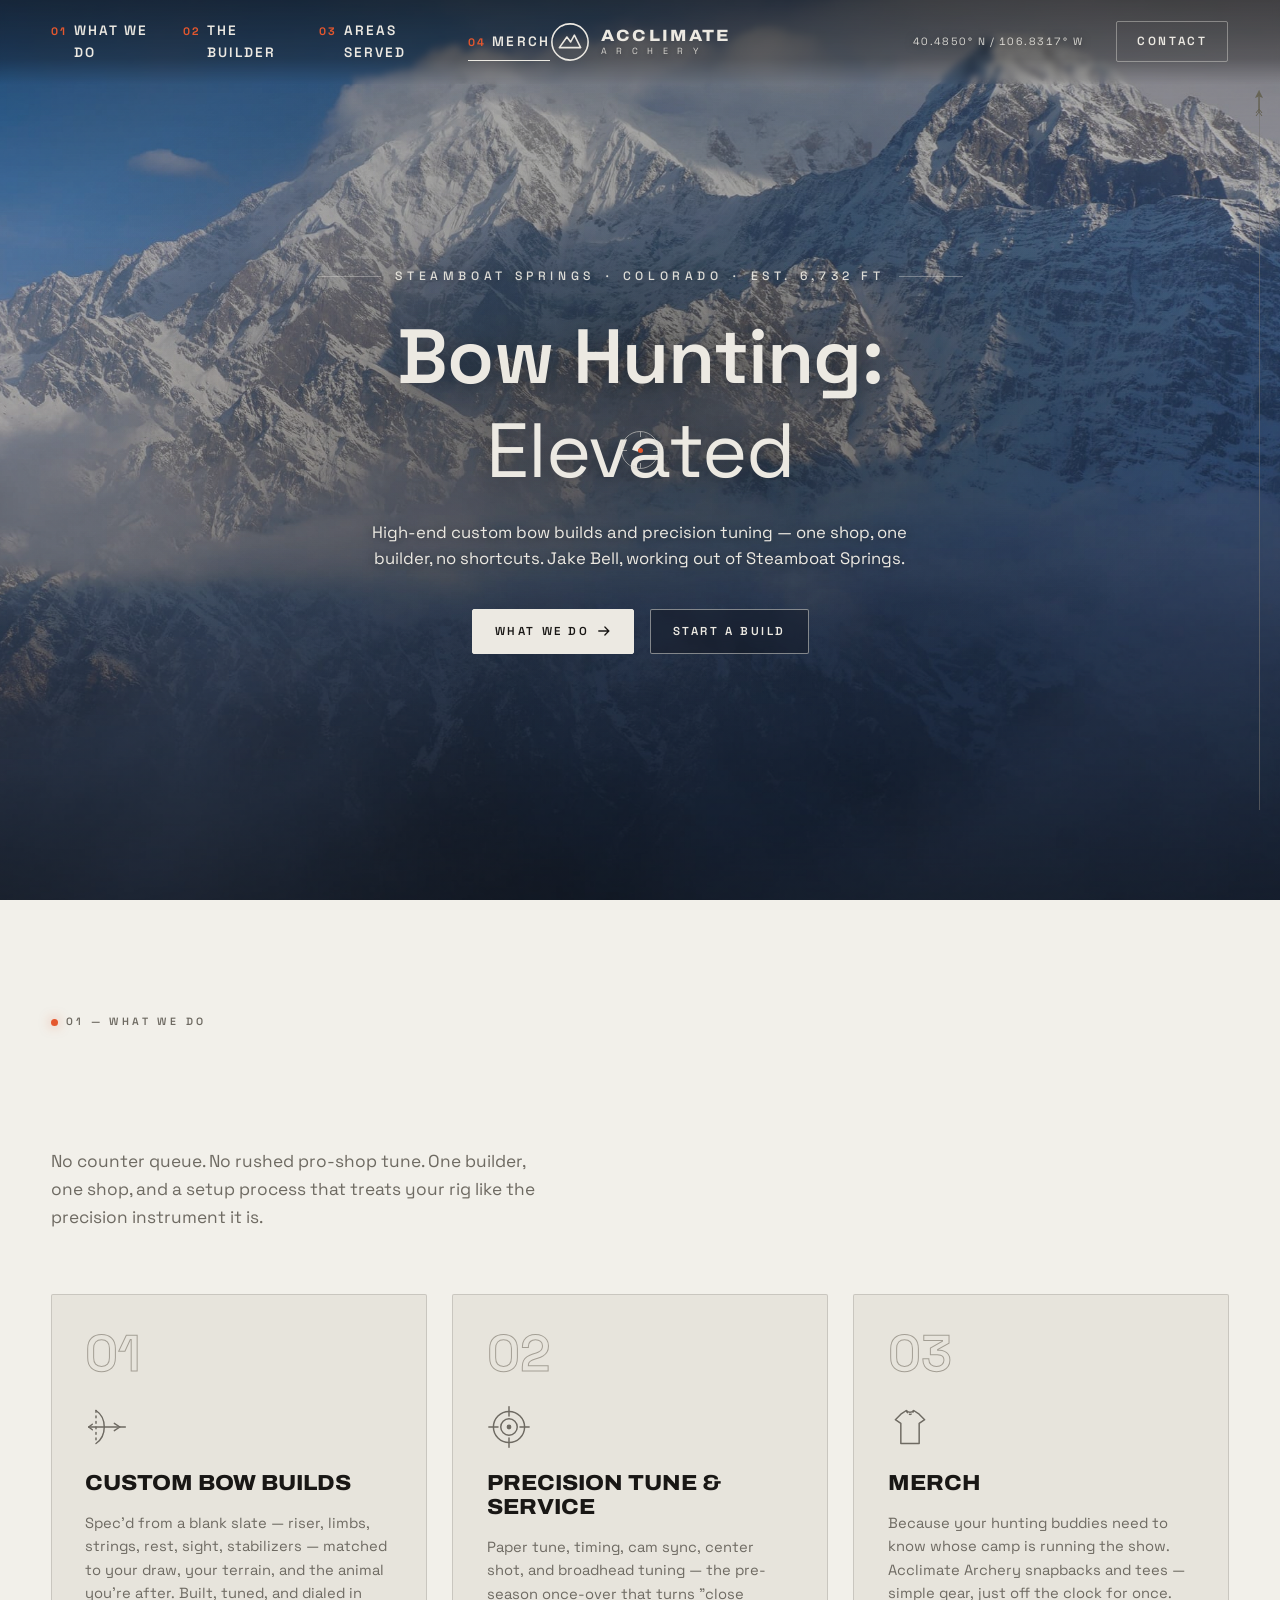
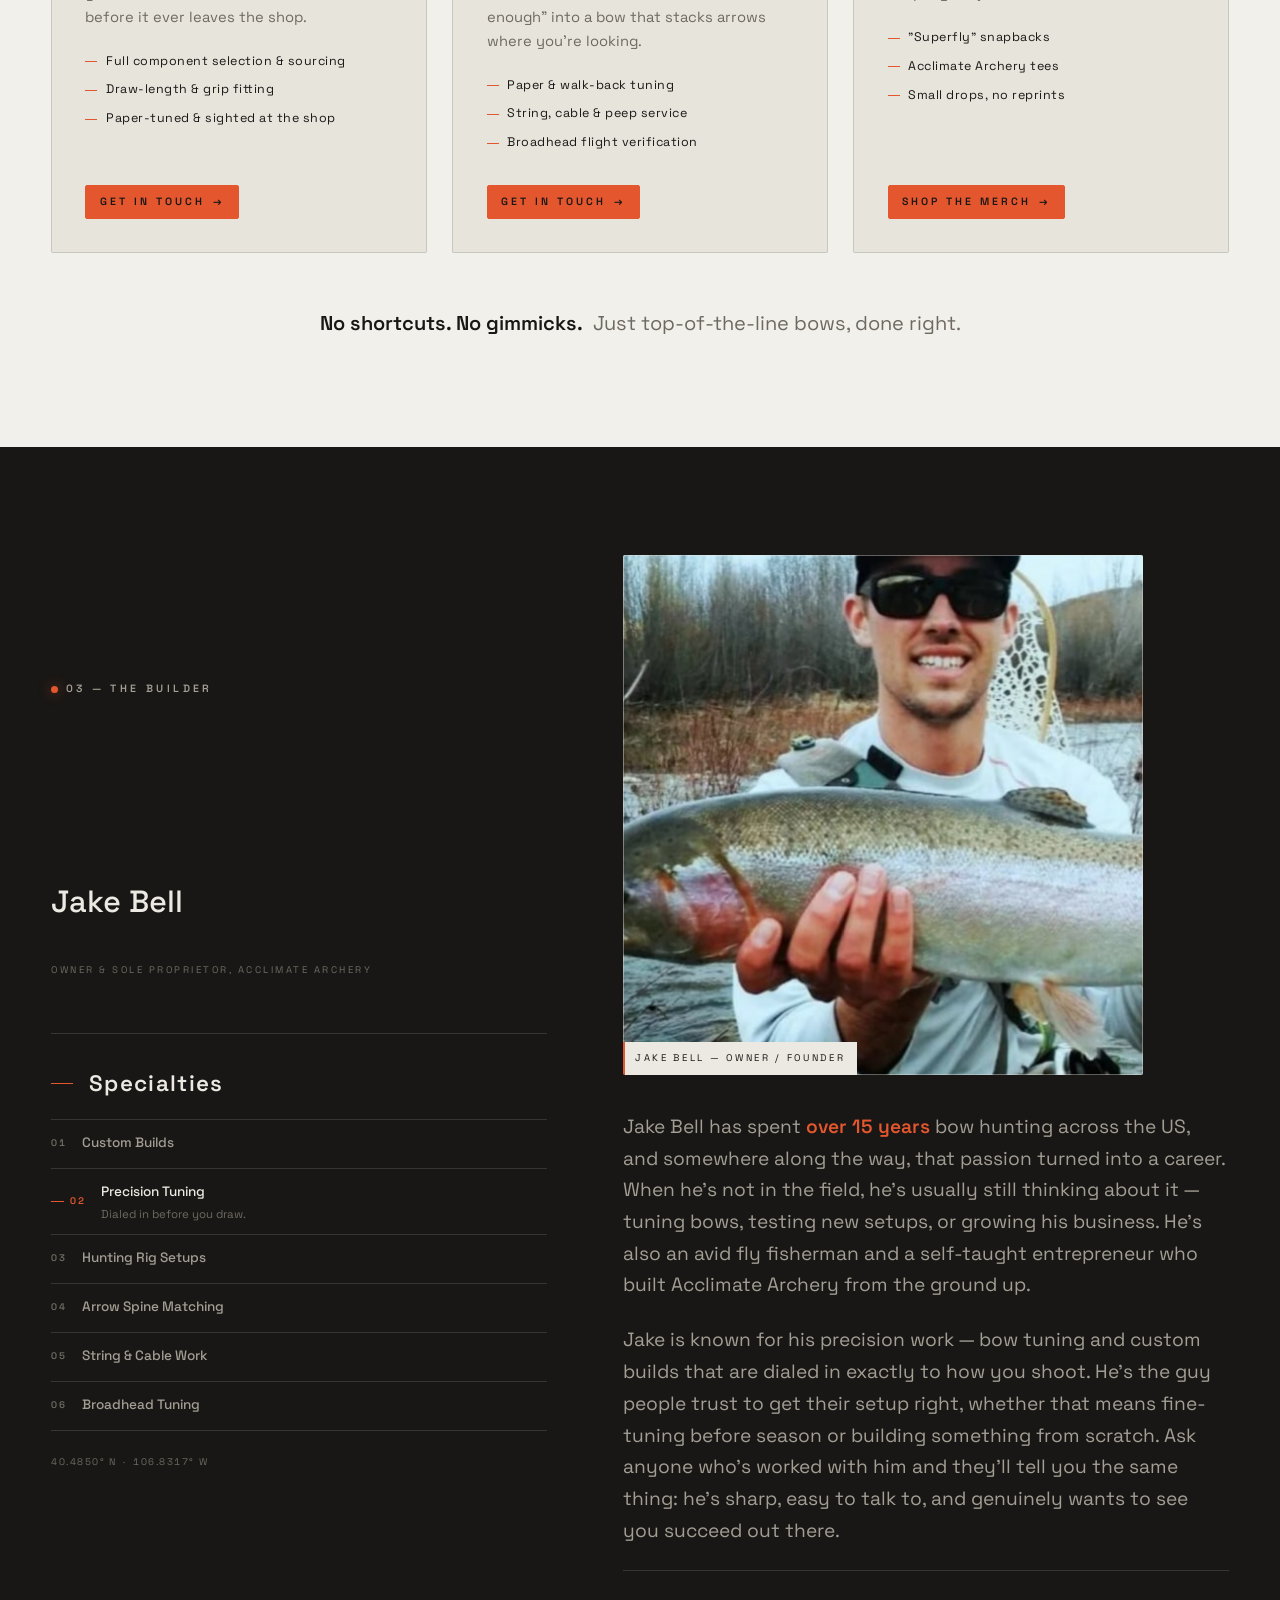
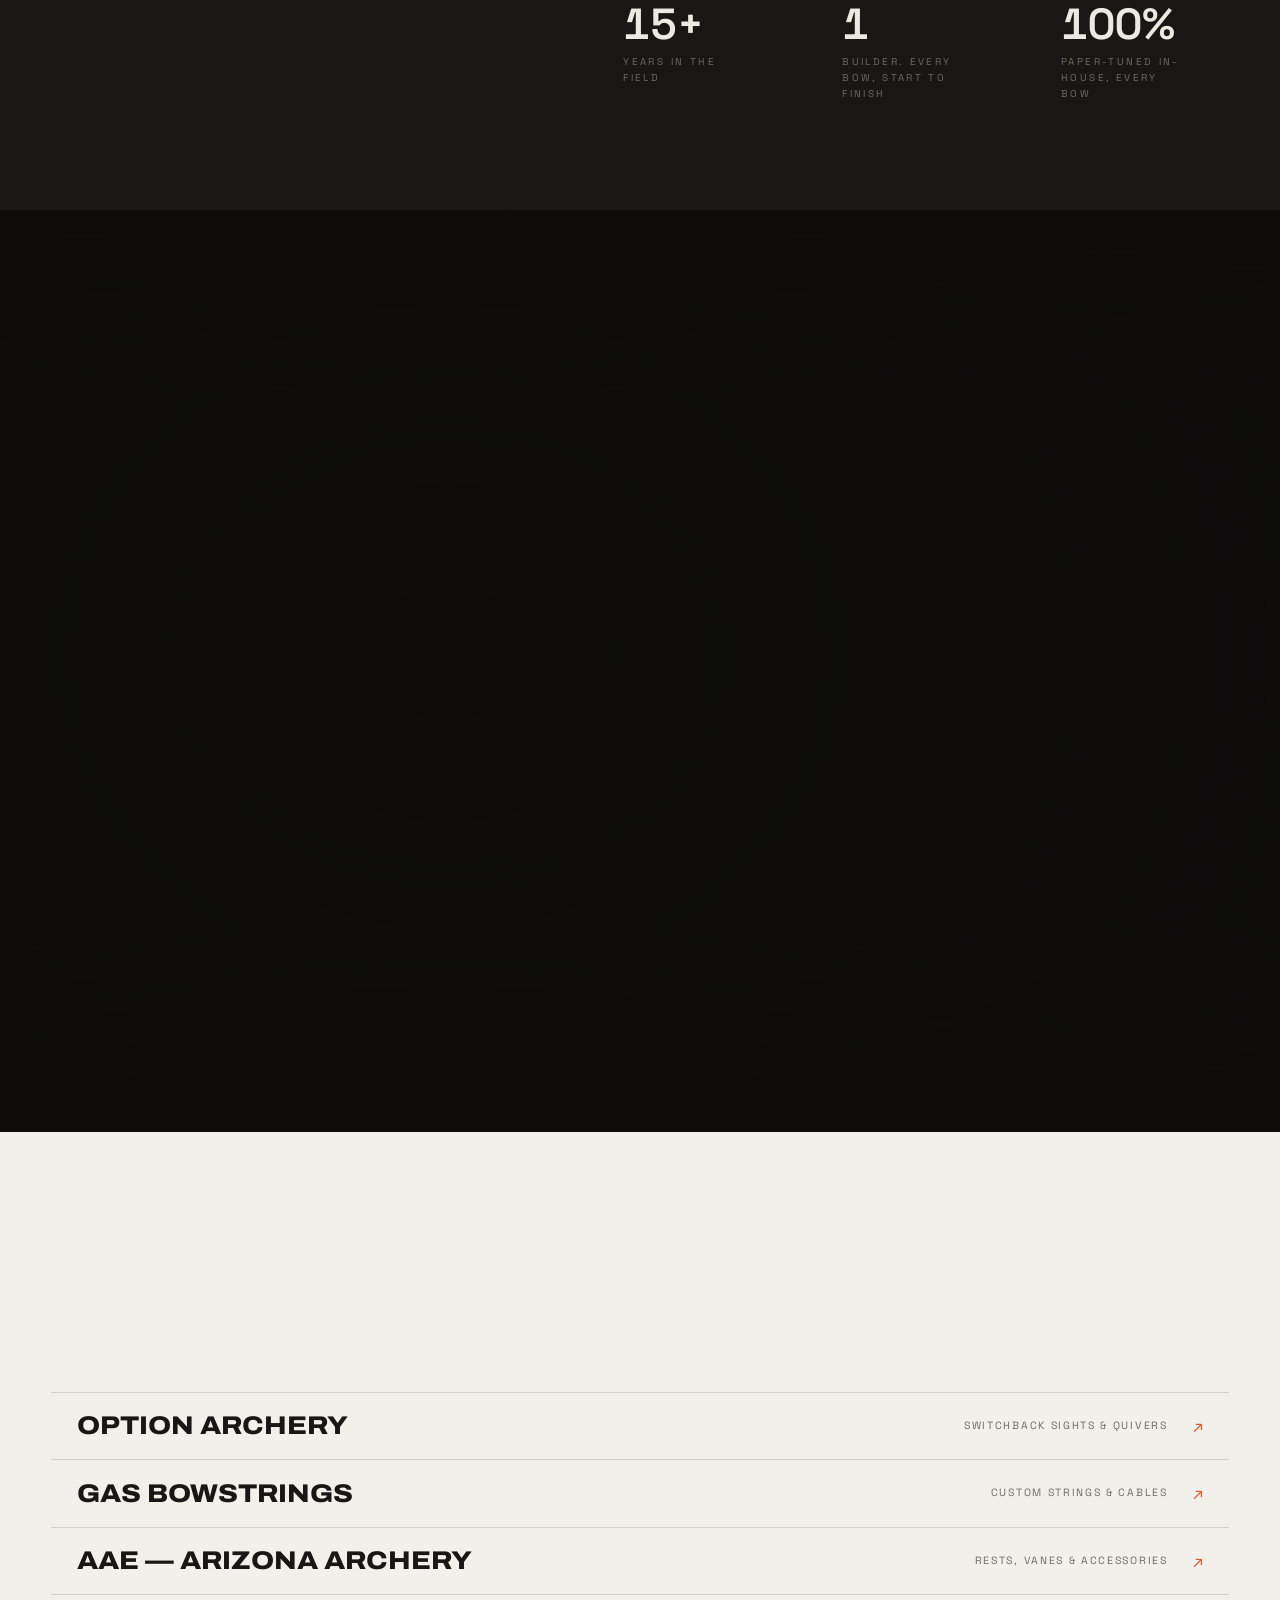
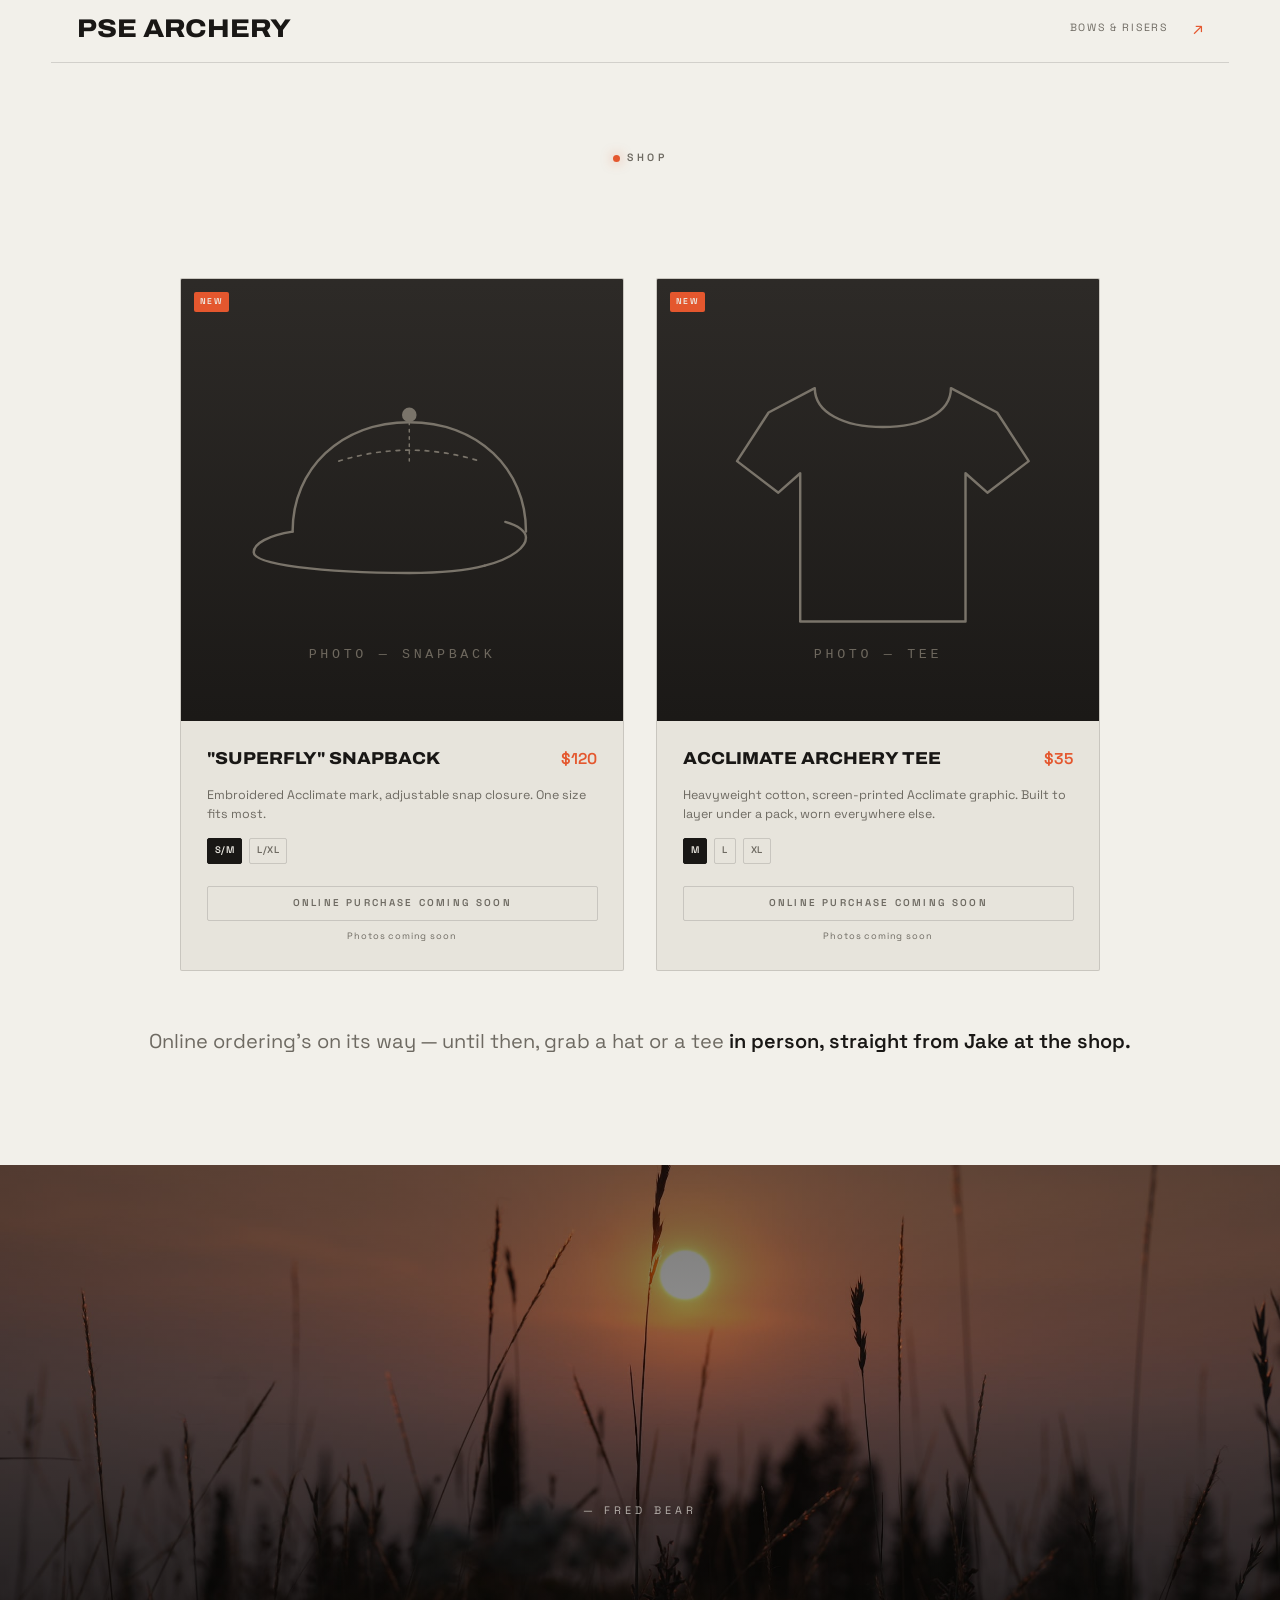
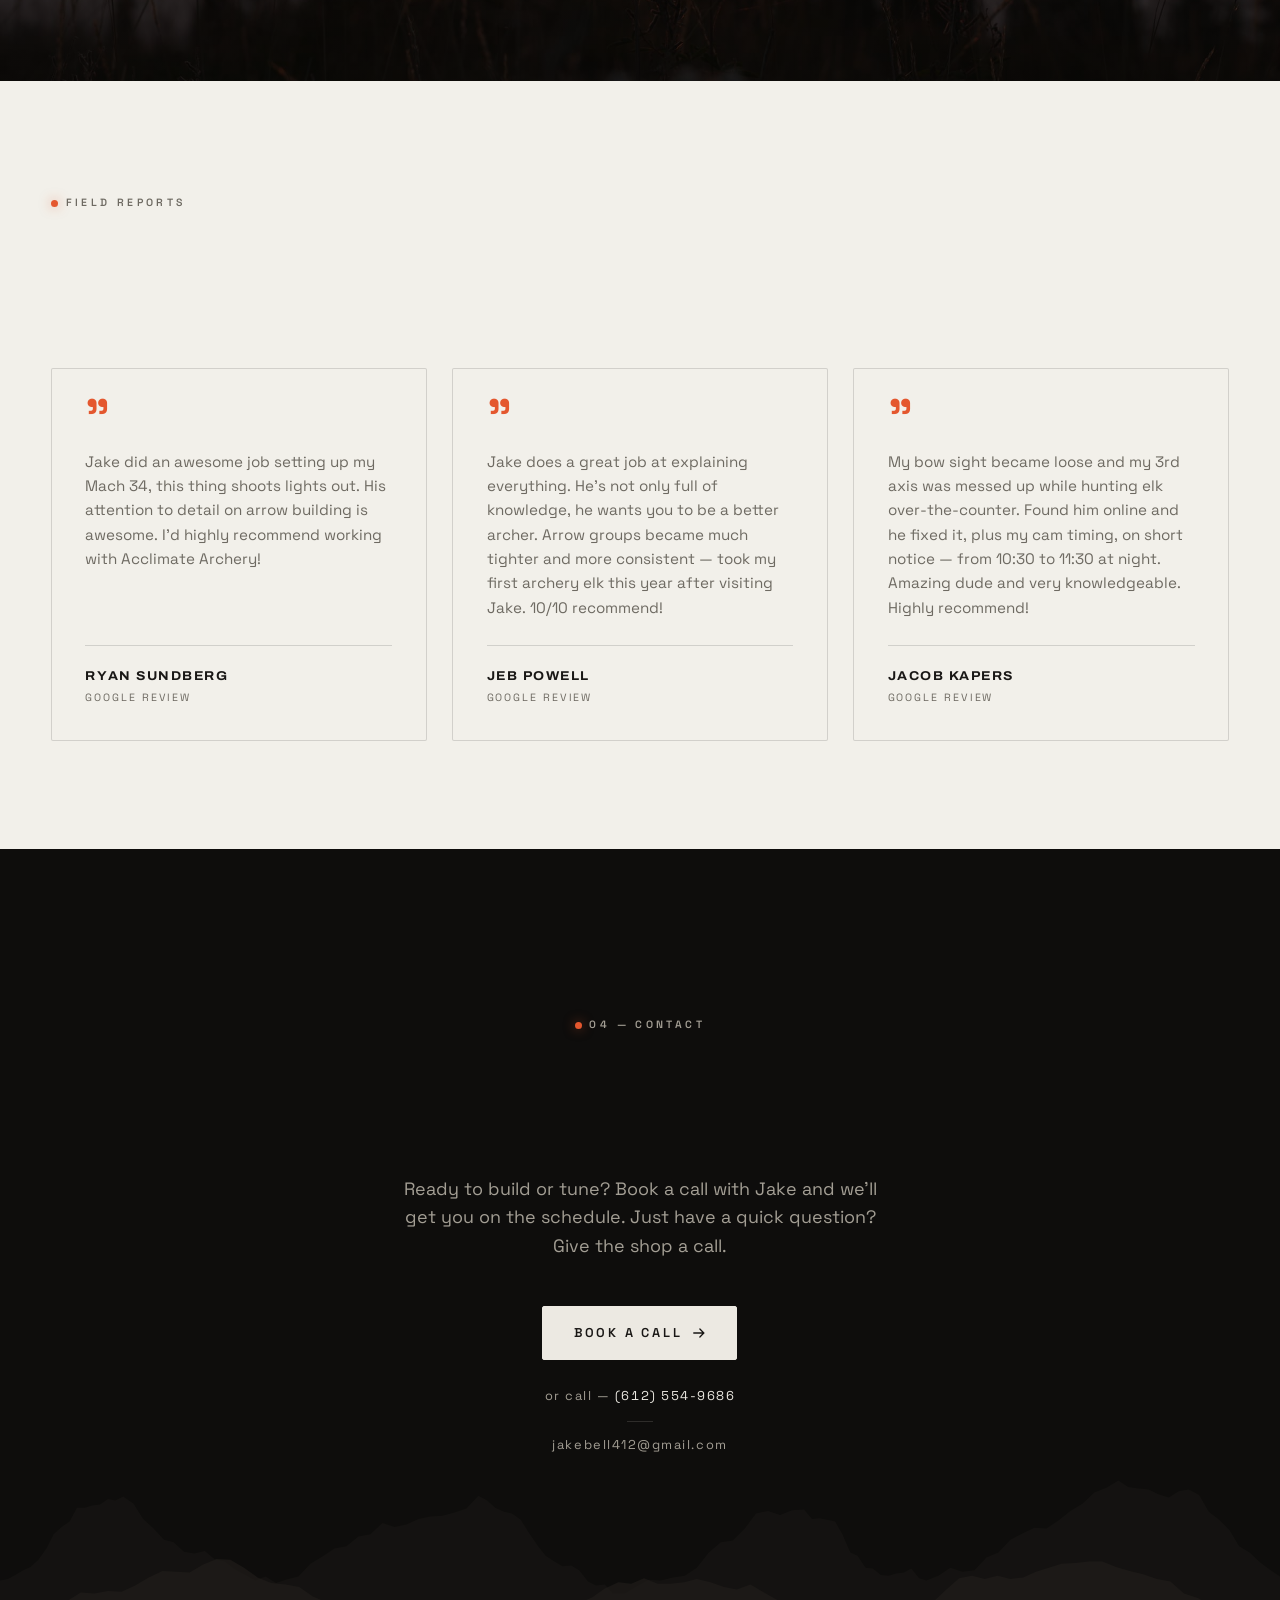
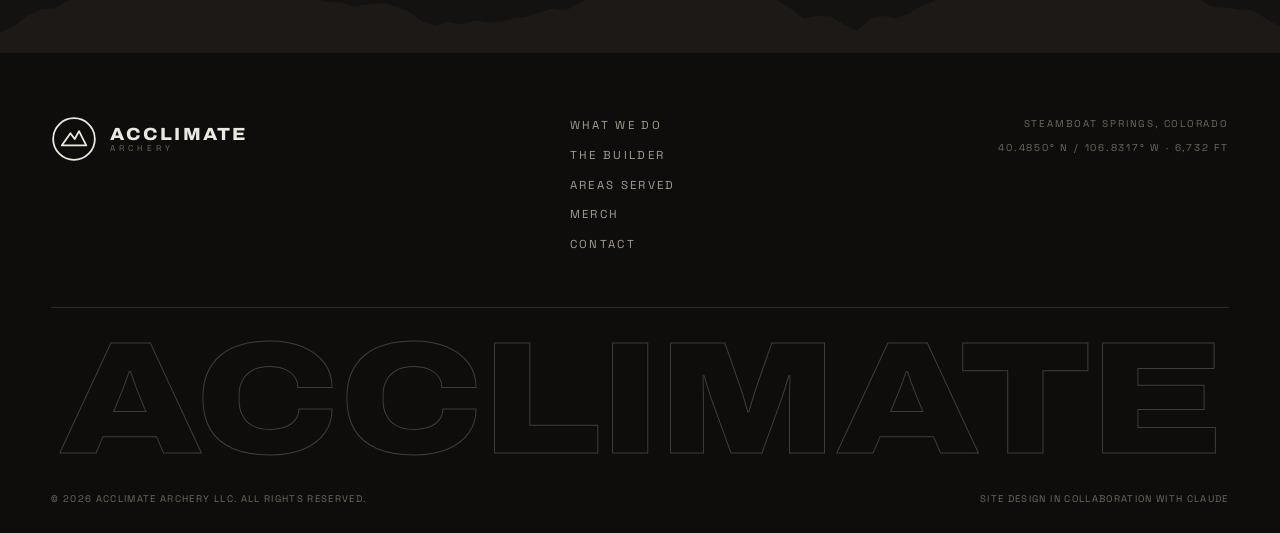
==== index.html @ fb18c52c "Initial commit: Acclimate Archery site Custom bow builds & precision tuning site for Jake Bell, Stea" ====
<!DOCTYPE html>
<html lang="en">
<head>
  <meta charset="UTF-8" />
  <meta name="viewport" content="width=device-width, initial-scale=1.0" />
  <title>Acclimate Archery — Custom Bow Builds &amp; Precision Tuning | Steamboat Springs, CO</title>
  <meta name="description" content="High-end custom bow builds and precision tuning by Jake Bell — a one-man archery shop based in Steamboat Springs, Colorado, serving the Yampa Valley. For bow hunters, by bow hunters." />
  <meta name="keywords" content="Acclimate Archery, Jake Bell, archery, bow tuning, custom bow builds, custom bow setups, precision bow tuning, high end archery, bow hunting, bow hunter, archery shop Steamboat Springs, Steamboat Springs archery, Yampa Valley archery, Colorado bow shop, hunting bow setup, arrow spine matching, broadhead tuning, string and cable service, bowstrings, elk hunting gear, archery Colorado" />
  <meta name="author" content="Jake Bell, Acclimate Archery" />
  <meta name="robots" content="index, follow" />
  <meta name="theme-color" content="#0e0d0c" />

  <meta property="og:title" content="Acclimate Archery — Custom Bow Builds & Precision Tuning" />
  <meta property="og:description" content="High-end custom bow builds and precision tuning by Jake Bell — a one-man archery shop in Steamboat Springs, Colorado." />
  <meta property="og:type" content="website" />
  <meta property="og:image" content="Images/hero-mountains.jpg" />
  <meta property="og:locale" content="en_US" />
  <meta name="twitter:card" content="summary_large_image" />
  <meta name="twitter:title" content="Acclimate Archery — Custom Bow Builds & Precision Tuning" />
  <meta name="twitter:description" content="High-end custom bow builds and precision tuning by Jake Bell — a one-man archery shop in Steamboat Springs, Colorado." />
  <meta name="twitter:image" content="Images/hero-mountains.jpg" />

  <script type="application/ld+json">
  {
    "@context": "https://schema.org",
    "@type": "SportingGoodsStore",
    "name": "Acclimate Archery",
    "description": "High-end custom bow builds, precision bow tuning, and archery services by Jake Bell in Steamboat Springs, Colorado.",
    "founder": {
      "@type": "Person",
      "name": "Jake Bell"
    },
    "telephone": "+1-612-554-9686",
    "email": "jakebell412@gmail.com",
    "address": {
      "@type": "PostalAddress",
      "addressLocality": "Steamboat Springs",
      "addressRegion": "CO",
      "addressCountry": "US"
    },
    "areaServed": ["Steamboat Springs, CO", "Yampa Valley, CO", "Craig, CO", "Hayden, CO", "Stagecoach, CO"],
    "priceRange": "$$",
    "knowsAbout": ["Custom bow builds", "Precision bow tuning", "Archery", "Bow hunting", "Arrow spine matching", "Broadhead tuning"]
  }
  </script>

  <link rel="preconnect" href="https://fonts.googleapis.com" />
  <link rel="preconnect" href="https://fonts.gstatic.com" crossorigin />
  <link href="https://fonts.googleapis.com/css2?family=Archivo:ital,wght,wdth@0,100..900,62..125;1,100..900,62..125&family=Instrument+Serif:ital@0;1&family=Space+Grotesk:wght@300..700&display=swap" rel="stylesheet" />

  <link rel="stylesheet" href="css/style.css" />
  <link rel="icon" type="image/svg+xml" href="data:image/svg+xml,%3Csvg xmlns='http://www.w3.org/2000/svg' viewBox='0 0 64 64'%3E%3Ccircle cx='32' cy='32' r='30' fill='%23191715'/%3E%3Cpath d='M14 42 L27 24 L33 32 L40 20 L52 42 Z' fill='none' stroke='%23ece9e2' stroke-width='3' stroke-linejoin='round'/%3E%3C/svg%3E" />
</head>
<body data-theme="dark">

  <!-- ======================= PRELOADER ======================= -->
  <div class="preloader" id="preloader" aria-hidden="true">
    <div class="preloader__inner">
      <svg class="preloader__mark" viewBox="0 0 120 120" fill="none">
        <circle class="preloader__ring" cx="60" cy="60" r="54" stroke="currentColor" stroke-width="1.5"/>
        <path class="preloader__peaks" d="M28 77 L50.6 45 L62 60 L73 39.5 L92 77 Z" stroke="currentColor" stroke-width="2.5" stroke-linejoin="round" fill="none"/>
      </svg>
      <div class="preloader__wordwrap">
        <span class="preloader__word">ACCLIMATE</span>
      </div>
      <div class="preloader__meta">
        <span>EST. 6,732 FT</span>
        <span class="preloader__count" id="preloaderCount">000</span>
      </div>
    </div>
    <div class="preloader__curtain"></div>
    <div class="preloader__curtain preloader__curtain--2"></div>
  </div>

  <!-- ======================= CURSOR ======================= -->
  <div class="cursor" id="cursor" aria-hidden="true">
    <div class="cursor__reticle">
      <span class="cursor__tick cursor__tick--n"></span>
      <span class="cursor__tick cursor__tick--e"></span>
      <span class="cursor__tick cursor__tick--s"></span>
      <span class="cursor__tick cursor__tick--w"></span>
    </div>
    <div class="cursor__dot"></div>
  </div>

  <!-- ======================= PROGRESS RAIL ======================= -->
  <div class="progress-rail" aria-hidden="true">
    <div class="progress-rail__arrow" id="progressArrow">
      <svg viewBox="0 0 10 26" fill="none">
        <path d="M5 0 L9 8 L5 6.5 L1 8 Z" fill="currentColor"/>
        <line x1="5" y1="6.5" x2="5" y2="22" stroke="currentColor" stroke-width="1.4"/>
        <path d="M5 22 L8 26 M5 22 L2 26 M5 19 L8 23 M5 19 L2 23" stroke="currentColor" stroke-width="1"/>
      </svg>
    </div>
    <div class="progress-rail__line"></div>
  </div>

  <!-- ======================= HEADER ======================= -->
  <header class="site-header" id="siteHeader">
    <div class="site-header__inner">
      <nav class="site-nav site-nav--left" aria-label="Primary">
        <a href="#what-we-do" class="site-nav__link" data-cursor="hover"><span class="site-nav__num">01</span>What We Do</a>
        <a href="#craft" class="site-nav__link" data-cursor="hover"><span class="site-nav__num">02</span>The Builder</a>
        <a href="#territory" class="site-nav__link" data-cursor="hover"><span class="site-nav__num">03</span>Areas Served</a>
        <a href="#merch" class="site-nav__link" data-cursor="hover"><span class="site-nav__num">04</span>Merch</a>
      </nav>

      <a href="#top" class="site-logo" data-cursor="hover" aria-label="Acclimate Archery — home">
        <svg class="site-logo__mark" viewBox="0 0 64 64" fill="none" aria-hidden="true">
          <circle cx="32" cy="32" r="29" stroke="currentColor" stroke-width="2.5"/>
          <path d="M15 41 L27 24 L33 32 L39 21 L49 41 Z" stroke="currentColor" stroke-width="2.5" stroke-linejoin="round" fill="none"/>
        </svg>
        <span class="site-logo__type">
          <span class="site-logo__name">Acclimate</span>
          <span class="site-logo__sub">A&nbsp;R&nbsp;C&nbsp;H&nbsp;E&nbsp;R&nbsp;Y</span>
        </span>
      </a>

      <div class="site-nav site-nav--right">
        <span class="site-header__coords" aria-hidden="true">40.4850° N&thinsp;/&thinsp;106.8317° W</span>
        <a href="#contact" class="btn btn--ghost" data-cursor="hover" data-magnetic>
          <span class="btn__bg"></span>
          <span class="btn__label">Contact</span>
        </a>
        <button class="nav-toggle" id="navToggle" aria-label="Open menu" aria-expanded="false" data-cursor="hover">
          <span></span><span></span>
        </button>
      </div>
    </div>
  </header>

  <!-- ======================= MOBILE MENU ======================= -->
  <div class="mobile-menu" id="mobileMenu" aria-hidden="true">
    <div class="mobile-menu__bg"></div>
    <nav class="mobile-menu__nav" aria-label="Mobile">
      <a href="#what-we-do" class="mobile-menu__link"><em>01</em>What We Do</a>
      <a href="#craft" class="mobile-menu__link"><em>02</em>The Builder</a>
      <a href="#territory" class="mobile-menu__link"><em>03</em>Areas Served</a>
      <a href="#merch" class="mobile-menu__link"><em>04</em>Merch</a>
      <a href="#contact" class="mobile-menu__link"><em>05</em>Contact</a>
    </nav>
    <div class="mobile-menu__foot">
      <span>Steamboat Springs, Colorado</span>
      <span>Est. 6,732 ft</span>
    </div>
  </div>

  <main id="top">

    <!-- ======================= HERO ======================= -->
    <section class="hero hero--photo" id="hero">
      <div class="hero__scene" id="heroScene">
        <img class="hero__photo" src="Images/hero-mountains.jpg" alt="Snow-covered mountain peaks rising above a sea of clouds" />
        <div class="hero__sky"></div>
        <div class="hero__stars" id="heroStars"></div>
        <svg class="hero__ridge hero__ridge--far" data-depth="0.12" viewBox="0 0 1600 900" preserveAspectRatio="xMidYMax slice" aria-hidden="true">
          <defs>
            <linearGradient id="ridgeFar" x1="0" y1="0.45" x2="0" y2="1">
              <stop offset="0" stop-color="#484b4f"/><stop offset="0.55" stop-color="#33363a"/><stop offset="1" stop-color="#26282b"/>
            </linearGradient>
          </defs>
          <path fill="url(#ridgeFar)" d="M0 609 L11 599 L22 586 L32 558 L43 537 L54 514 L65 482 L76 451 L87 427 L97 415 L108 404 L119 410 L130 403 L141 396 L152 382 L162 388 L173 375 L186 387 L198 383 L210 393 L223 406 L235 423 L247 438 L260 466 L272 501 L284 508 L297 529 L309 541 L321 545 L334 567 L346 596 L358 621 L371 635 L381 645 L391 640 L402 628 L412 631 L422 625 L433 621 L443 606 L453 580 L463 548 L474 529 L484 527 L494 507 L505 491 L515 488 L525 466 L536 436 L547 446 L559 449 L571 453 L582 467 L594 470 L606 477 L617 460 L629 455 L641 466 L652 471 L664 488 L676 512 L687 520 L699 539 L711 568 L722 593 L732 583 L743 558 L753 554 L763 557 L774 553 L784 538 L794 531 L804 528 L815 502 L825 489 L835 477 L845 452 L856 448 L866 449 L876 435 L886 439 L900 445 L913 442 L927 432 L940 417 L953 427 L967 422 L980 448 L994 458 L1007 475 L1020 503 L1034 520 L1047 533 L1060 557 L1074 582 L1087 585 L1101 600 L1109 576 L1116 568 L1124 564 L1132 553 L1140 545 L1148 529 L1156 507 L1164 492 L1172 471 L1180 460 L1188 452 L1196 450 L1204 441 L1211 448 L1219 441 L1227 444 L1239 464 L1252 466 L1264 467 L1276 465 L1288 468 L1300 452 L1313 453 L1325 466 L1337 481 L1349 508 L1361 513 L1374 515 L1386 535 L1398 562 L1410 581 L1422 604 L1433 589 L1445 576 L1456 546 L1467 519 L1478 507 L1489 487 L1500 472 L1511 461 L1522 456 L1533 457 L1544 459 L1556 447 L1567 430 L1578 418 L1589 409 L1600 401 L1600 1200 L0 1200 Z"/>
          <path class="hero__ridge-line" fill="none" d="M0 609 L11 599 L22 586 L32 558 L43 537 L54 514 L65 482 L76 451 L87 427 L97 415 L108 404 L119 410 L130 403 L141 396 L152 382 L162 388 L173 375 L186 387 L198 383 L210 393 L223 406 L235 423 L247 438 L260 466 L272 501 L284 508 L297 529 L309 541 L321 545 L334 567 L346 596 L358 621 L371 635 L381 645 L391 640 L402 628 L412 631 L422 625 L433 621 L443 606 L453 580 L463 548 L474 529 L484 527 L494 507 L505 491 L515 488 L525 466 L536 436 L547 446 L559 449 L571 453 L582 467 L594 470 L606 477 L617 460 L629 455 L641 466 L652 471 L664 488 L676 512 L687 520 L699 539 L711 568 L722 593 L732 583 L743 558 L753 554 L763 557 L774 553 L784 538 L794 531 L804 528 L815 502 L825 489 L835 477 L845 452 L856 448 L866 449 L876 435 L886 439 L900 445 L913 442 L927 432 L940 417 L953 427 L967 422 L980 448 L994 458 L1007 475 L1020 503 L1034 520 L1047 533 L1060 557 L1074 582 L1087 585 L1101 600 L1109 576 L1116 568 L1124 564 L1132 553 L1140 545 L1148 529 L1156 507 L1164 492 L1172 471 L1180 460 L1188 452 L1196 450 L1204 441 L1211 448 L1219 441 L1227 444 L1239 464 L1252 466 L1264 467 L1276 465 L1288 468 L1300 452 L1313 453 L1325 466 L1337 481 L1349 508 L1361 513 L1374 515 L1386 535 L1398 562 L1410 581 L1422 604 L1433 589 L1445 576 L1456 546 L1467 519 L1478 507 L1489 487 L1500 472 L1511 461 L1522 456 L1533 457 L1544 459 L1556 447 L1567 430 L1578 418 L1589 409 L1600 401"/>
        </svg>
        <svg class="hero__ridge hero__ridge--mid" data-depth="0.26" viewBox="0 0 1600 900" preserveAspectRatio="xMidYMax slice" aria-hidden="true">
          <defs>
            <linearGradient id="ridgeMid" x1="0" y1="0.5" x2="0" y2="1">
              <stop offset="0" stop-color="#2e3033"/><stop offset="0.6" stop-color="#232425"/><stop offset="1" stop-color="#1b1c1d"/>
            </linearGradient>
          </defs>
          <path fill="url(#ridgeMid)" d="M0 733 L11 733 L22 717 L33 694 L45 663 L56 646 L67 610 L78 558 L89 526 L100 496 L112 465 L123 459 L134 447 L145 443 L156 420 L167 432 L179 423 L197 434 L216 429 L235 441 L254 449 L273 480 L292 490 L310 525 L329 538 L348 541 L367 541 L386 572 L405 588 L423 594 L442 624 L461 662 L480 699 L492 678 L504 666 L516 643 L529 608 L541 593 L553 576 L565 571 L577 555 L590 557 L602 535 L614 530 L626 523 L638 519 L651 501 L663 489 L675 482 L688 515 L701 542 L714 558 L727 562 L740 576 L754 588 L767 587 L780 595 L793 597 L806 610 L819 597 L832 608 L845 615 L858 645 L871 682 L885 697 L902 695 L920 676 L938 675 L956 669 L973 623 L991 601 L1009 586 L1027 566 L1045 554 L1062 537 L1080 544 L1098 541 L1116 554 L1134 542 L1151 519 L1169 506 L1179 537 L1189 546 L1200 577 L1210 602 L1220 621 L1230 625 L1240 654 L1251 676 L1261 692 L1271 692 L1281 685 L1291 696 L1302 701 L1312 682 L1322 683 L1332 683 L1349 666 L1366 646 L1382 640 L1399 651 L1416 624 L1433 602 L1449 562 L1466 536 L1483 549 L1500 546 L1516 540 L1533 517 L1550 513 L1567 498 L1583 491 L1600 476 L1600 1200 L0 1200 Z"/>
          <path class="hero__ridge-line" fill="none" d="M0 733 L11 733 L22 717 L33 694 L45 663 L56 646 L67 610 L78 558 L89 526 L100 496 L112 465 L123 459 L134 447 L145 443 L156 420 L167 432 L179 423 L197 434 L216 429 L235 441 L254 449 L273 480 L292 490 L310 525 L329 538 L348 541 L367 541 L386 572 L405 588 L423 594 L442 624 L461 662 L480 699 L492 678 L504 666 L516 643 L529 608 L541 593 L553 576 L565 571 L577 555 L590 557 L602 535 L614 530 L626 523 L638 519 L651 501 L663 489 L675 482 L688 515 L701 542 L714 558 L727 562 L740 576 L754 588 L767 587 L780 595 L793 597 L806 610 L819 597 L832 608 L845 615 L858 645 L871 682 L885 697 L902 695 L920 676 L938 675 L956 669 L973 623 L991 601 L1009 586 L1027 566 L1045 554 L1062 537 L1080 544 L1098 541 L1116 554 L1134 542 L1151 519 L1169 506 L1179 537 L1189 546 L1200 577 L1210 602 L1220 621 L1230 625 L1240 654 L1251 676 L1261 692 L1271 692 L1281 685 L1291 696 L1302 701 L1312 682 L1322 683 L1332 683 L1349 666 L1366 646 L1382 640 L1399 651 L1416 624 L1433 602 L1449 562 L1466 536 L1483 549 L1500 546 L1516 540 L1533 517 L1550 513 L1567 498 L1583 491 L1600 476"/>
        </svg>
        <canvas class="hero__mist" id="heroMist" aria-hidden="true"></canvas>
        <svg class="hero__ridge hero__ridge--near" data-depth="0.45" viewBox="0 0 1600 900" preserveAspectRatio="xMidYMax slice" aria-hidden="true">
          <defs>
            <linearGradient id="ridgeNear" x1="0" y1="0.55" x2="0" y2="1">
              <stop offset="0" stop-color="#1b1917"/><stop offset="1" stop-color="#0e0d0c"/>
            </linearGradient>
          </defs>
          <path fill="url(#ridgeNear)" d="M0 829 L18 774 L37 744 L55 709 L73 682 L91 658 L110 634 L128 629 L146 623 L164 629 L183 611 L201 584 L219 556 L237 547 L256 553 L274 553 L292 575 L317 605 L341 624 L365 626 L390 622 L414 653 L438 669 L462 680 L487 668 L511 671 L535 702 L560 716 L584 740 L608 736 L633 734 L657 740 L681 766 L697 753 L712 748 L728 761 L744 756 L759 738 L775 738 L791 708 L806 674 L822 654 L838 662 L853 622 L869 609 L885 575 L900 553 L916 556 L932 551 L954 560 L976 550 L998 549 L1020 570 L1042 606 L1064 636 L1086 649 L1108 653 L1130 670 L1152 691 L1175 688 L1197 680 L1219 702 L1241 738 L1263 756 L1285 797 L1305 756 L1324 743 L1344 731 L1364 700 L1383 699 L1403 673 L1423 675 L1443 680 L1462 670 L1482 637 L1502 617 L1521 617 L1541 602 L1561 593 L1580 564 L1600 531 L1600 1200 L0 1200 Z"/>
        </svg>
        <canvas class="hero__snow" id="heroSnow" aria-hidden="true"></canvas>
        <div class="hero__grain" aria-hidden="true"></div>
        <div class="hero__vignette" aria-hidden="true"></div>
      </div>

      <div class="hero__content">
        <p class="hero__eyebrow" data-reveal>
          <span class="hero__eyebrow-line"></span>
          Steamboat Springs&ensp;·&ensp;Colorado&ensp;·&ensp;Est. 6,732 ft
          <span class="hero__eyebrow-line"></span>
        </p>
        <h1 class="hero__title">
          <span class="hero__title-row"><span class="split-line">Bow Hunting:</span></span>
          <span class="hero__title-row hero__title-row--serif"><span class="split-line"><em>Elevated</em></span></span>
        </h1>
        <p class="hero__sub" data-reveal>
          High-end custom bow builds and precision tuning&nbsp;— one
          shop, one builder, no shortcuts. Jake Bell, working out of
          Steamboat Springs.
        </p>
        <div class="hero__actions" data-reveal>
          <a href="#what-we-do" class="btn btn--solid" data-cursor="hover" data-magnetic>
            <span class="btn__bg"></span>
            <span class="btn__label">What We Do</span>
            <svg class="btn__icon" viewBox="0 0 16 16"><path d="M2 8 H13 M9 3.5 L13.5 8 L9 12.5" stroke="currentColor" stroke-width="1.5" fill="none" stroke-linecap="round"/></svg>
          </a>
          <a href="#what-we-do-ctas" class="btn btn--line" data-cursor="hover" data-magnetic>
            <span class="btn__bg"></span>
            <span class="btn__label">Start a Build</span>
          </a>
        </div>
      </div>

      <div class="hero__foot" data-reveal>
        <div class="hero__scrollcue" aria-hidden="true">
          <span class="hero__scrollcue-track"><span class="hero__scrollcue-thumb"></span></span>
          <span class="hero__scrollcue-label">Scroll</span>
        </div>
        <p class="hero__foot-note">Custom builds&ensp;/&ensp;precision tuning&ensp;/&ensp;merch</p>
        <div class="hero__wind" aria-hidden="true">
          <span>WIND</span><span class="hero__wind-val" id="windVal">3.4 MPH NW</span>
        </div>
      </div>
    </section>

    <!-- ======================= WHAT WE DO ======================= -->
    <section class="services section" id="what-we-do">
      <div class="section__head">
        <p class="section__eyebrow" data-reveal><span class="section__eyebrow-dot"></span>01 — What We Do</p>
        <h2 class="section__title" data-split-title>
          Every bow leaves <em>perfect.</em>
        </h2>
        <p class="section__lede" data-reveal>
          No counter queue. No rushed pro-shop tune. One builder, one shop, and a
          setup process that treats your rig like the precision instrument it is.
        </p>
      </div>

      <div class="services__grid" id="what-we-do-ctas">
        <article class="service-card" data-tilt data-reveal>
          <div class="service-card__sheen"></div>
          <span class="service-card__index">01</span>
          <div class="service-card__icon" aria-hidden="true">
            <svg viewBox="0 0 48 48" fill="none" stroke="currentColor" stroke-width="1.6" stroke-linecap="round" stroke-linejoin="round">
              <path d="M12 6 C24 14 24 34 12 42" />
              <line x1="12" y1="6" x2="12" y2="42" stroke-dasharray="2 4"/>
              <line x1="4" y1="24" x2="44" y2="24"/>
              <path d="M38 24 L32 20 M38 24 L32 28" />
              <path d="M4 24 L8 21 M4 24 L8 27" />
            </svg>
          </div>
          <h3 class="service-card__title">Custom Bow Builds</h3>
          <p class="service-card__body">
            Spec'd from a blank slate — riser, limbs, strings, rest, sight, stabilizers —
            matched to your draw, your terrain, and the animal you're after. Built,
            tuned, and dialed in before it ever leaves the shop.
          </p>
          <ul class="service-card__list">
            <li>Full component selection &amp; sourcing</li>
            <li>Draw-length &amp; grip fitting</li>
            <li>Paper-tuned &amp; sighted at the shop</li>
          </ul>
          <a href="https://cal.com/jake-bell-qwoqzg/15min" target="_blank" rel="noopener" class="service-card__cta service-card__cta--btn" data-cursor="hover">Get in Touch<i>→</i></a>
        </article>

        <article class="service-card" data-tilt data-reveal>
          <div class="service-card__sheen"></div>
          <span class="service-card__index">02</span>
          <div class="service-card__icon" aria-hidden="true">
            <svg viewBox="0 0 48 48" fill="none" stroke="currentColor" stroke-width="1.6" stroke-linecap="round" stroke-linejoin="round">
              <circle cx="24" cy="24" r="17"/>
              <circle cx="24" cy="24" r="9"/>
              <circle cx="24" cy="24" r="1.8" fill="currentColor"/>
              <line x1="24" y1="2" x2="24" y2="12"/>
              <line x1="24" y1="36" x2="24" y2="46"/>
              <line x1="2" y1="24" x2="12" y2="24"/>
              <line x1="36" y1="24" x2="46" y2="24"/>
            </svg>
          </div>
          <h3 class="service-card__title">Precision Tune &amp; Service</h3>
          <p class="service-card__body">
            Paper tune, timing, cam sync, center shot, and broadhead tuning — the
            pre-season once-over that turns "close enough" into a bow that stacks
            arrows where you're looking.
          </p>
          <ul class="service-card__list">
            <li>Paper &amp; walk-back tuning</li>
            <li>String, cable &amp; peep service</li>
            <li>Broadhead flight verification</li>
          </ul>
          <a href="https://cal.com/jake-bell-qwoqzg/15min" target="_blank" rel="noopener" class="service-card__cta service-card__cta--btn" data-cursor="hover">Get in Touch<i>→</i></a>
        </article>

        <article class="service-card" data-tilt data-reveal>
          <div class="service-card__sheen"></div>
          <span class="service-card__index">03</span>
          <div class="service-card__icon" aria-hidden="true">
            <svg viewBox="0 0 48 48" fill="none" stroke="currentColor" stroke-width="1.6" stroke-linecap="round" stroke-linejoin="round">
              <path d="M14 10 L20 6 Q24 10 28 6 L34 10 L40 16 L34 20 L34 42 L14 42 L14 20 L8 16 Z"/>
              <path d="M20 6.5 Q24 14 28 6.5" stroke-dasharray="2 3"/>
            </svg>
          </div>
          <h3 class="service-card__title">Merch</h3>
          <p class="service-card__body">
            Because your hunting buddies need to know whose camp is running
            the show. Acclimate Archery snapbacks and tees — simple gear,
            just off the clock for once.
          </p>
          <ul class="service-card__list">
            <li>"Superfly" snapbacks</li>
            <li>Acclimate Archery tees</li>
            <li>Small drops, no reprints</li>
          </ul>
          <a href="#merch" class="service-card__cta service-card__cta--btn" data-cursor="hover">Shop the merch<i>→</i></a>
        </article>
      </div>

      <p class="services__note" data-reveal>
        <em>No shortcuts. No gimmicks.</em>&ensp;Just top-of-the-line bows, done right.
      </p>
    </section>

    <!-- ======================= CRAFT / ABOUT ======================= -->
    <section class="craft section section--dark" id="craft">
      <div class="craft__grid">
        <div class="craft__left">
          <p class="section__eyebrow section__eyebrow--light" data-reveal><span class="section__eyebrow-dot"></span>03 — The Builder</p>
          <h2 class="craft__title" data-split-title>
            For bow hunters,<br /><em>by bow hunters.</em>
          </h2>
          <div class="craft__sig" data-reveal>
            <span class="craft__sig-name">Jake Bell</span>
            <svg class="craft__sig-arrow" viewBox="0 0 260 26" fill="none" stroke="currentColor" stroke-linecap="round" stroke-linejoin="round" aria-hidden="true">
              <path class="craft__sig-path" stroke-width="1.4" d="M4 16 C60 12 150 12 244 13"/>
              <path class="craft__sig-path craft__sig-path--head" stroke-width="1.4" d="M244 13 L232 6 M244 13 L232 20"/>
              <path class="craft__sig-path craft__sig-path--fletch" stroke-width="1.2" d="M14 16 L6 8 M22 16 L14 8 M30 15 L22 7"/>
              <path class="craft__sig-path craft__sig-path--fletch" stroke-width="1.2" d="M14 16 L6 24 M22 16 L14 24 M30 15 L22 23"/>
            </svg>
            <span class="craft__sig-role">Owner &amp; sole proprietor, Acclimate Archery</span>
          </div>
          <div class="craft__specialties" data-reveal>
            <span class="craft__specialties-label">Specialties</span>
            <ul class="craft__specialties-list" id="specialtiesList">
              <li><i>01</i><span class="craft__specialty-copy"><b>Custom Builds</b><em>Built right, every time.</em></span></li>
              <li><i>02</i><span class="craft__specialty-copy"><b>Precision Tuning</b><em>Dialed in before you draw.</em></span></li>
              <li><i>03</i><span class="craft__specialty-copy"><b>Hunting Rig Setups</b><em>Built for the field.</em></span></li>
              <li><i>04</i><span class="craft__specialty-copy"><b>Arrow Spine Matching</b><em>Matched to your exact draw.</em></span></li>
              <li><i>05</i><span class="craft__specialty-copy"><b>String &amp; Cable Work</b><em>Replaced, timed, trusted.</em></span></li>
              <li><i>06</i><span class="craft__specialty-copy"><b>Broadhead Tuning</b><em>Flying true, every head.</em></span></li>
            </ul>
            <span class="craft__coords">40.4850° N&ensp;·&ensp;106.8317° W</span>
          </div>
        </div>
        <div class="craft__right">
          <div class="craft__portrait" data-reveal data-parallax-img>
            <img src="Images/jake.jpg" alt="Jake Bell holding a trout, out on the water" />
            <span class="craft__portrait-frame" aria-hidden="true"></span>
            <span class="craft__portrait-tag">Jake Bell — Owner / Founder</span>
          </div>
          <div class="craft__copy">
            <p class="craft__para" data-reveal>
              Jake Bell has spent <strong>over 15 years</strong> bow hunting across
              the US, and somewhere along the way, that passion turned into a
              career. When he's not in the field, he's usually still thinking
              about it — tuning bows, testing new setups, or growing his
              business. He's also an avid fly fisherman and a self-taught
              entrepreneur who built Acclimate Archery from the ground up.
            </p>
            <p class="craft__para" data-reveal>
              Jake is known for his precision work — bow tuning and custom
              builds that are dialed in exactly to how you shoot. He's the guy
              people trust to get their setup right, whether that means
              fine-tuning before season or building something from scratch.
              Ask anyone who's worked with him and they'll tell you the same
              thing: he's sharp, easy to talk to, and genuinely wants to see
              you succeed out there.
            </p>
            <div class="craft__facts" data-reveal>
              <div class="craft__fact">
                <span class="craft__fact-num" data-count="15" data-suffix="+">0</span>
                <span class="craft__fact-label">Years in the field</span>
              </div>
              <div class="craft__fact">
                <span class="craft__fact-num" data-count="1">0</span>
                <span class="craft__fact-label">Builder. Every bow, start to finish</span>
              </div>
              <div class="craft__fact">
                <span class="craft__fact-num" data-count="100" data-suffix="%">0</span>
                <span class="craft__fact-label">Paper-tuned in-house, every bow</span>
              </div>
            </div>
          </div>
        </div>
      </div>
    </section>

    <!-- ======================= TERRAIN / TERRITORY ======================= -->
    <section class="territory section section--void" id="territory">
      <canvas class="territory__gl" id="terrainCanvas" aria-hidden="true"></canvas>
      <div class="territory__scrim" aria-hidden="true"></div>
      <div class="territory__inner">
        <p class="section__eyebrow section__eyebrow--light" data-reveal><span class="section__eyebrow-dot"></span>02 — Areas Served</p>
        <h2 class="section__title section__title--light" data-split-title>
          Based in Steamboat.<br /><em>Serving the Yampa Valley.</em>
        </h2>
        <div class="territory__grid">
          <div class="territory__map" data-reveal>
            <svg viewBox="0 0 460 340" fill="none" aria-label="Map of Colorado with Steamboat Springs marked">
              <defs>
                <clipPath id="coClip"><rect x="30" y="40" width="400" height="260" rx="3"/></clipPath>
              </defs>
              <g clip-path="url(#coClip)" class="territory__topo">
                <path d="M-10 90 Q120 40 230 95 T470 80" />
                <path d="M-10 130 Q130 80 240 135 T470 120" />
                <path d="M-10 170 Q140 120 250 175 T470 160" />
                <path d="M-10 210 Q150 160 260 215 T470 200" />
                <path d="M-10 250 Q160 205 270 255 T470 240" />
                <path d="M-10 290 Q170 250 280 295 T470 280" />
              </g>
              <rect class="territory__border" x="30" y="40" width="400" height="260" rx="3"/>
              <!-- Border box = the State of Colorado (109.05°–102.05° W, 41°–37° N).
                   Every dot below is projected from its real lat/long. -->
              <g class="territory__ticks" aria-hidden="true">
                <line x1="130" y1="40" x2="130" y2="46"/><line x1="230" y1="40" x2="230" y2="46"/><line x1="330" y1="40" x2="330" y2="46"/>
                <line x1="130" y1="294" x2="130" y2="300"/><line x1="230" y1="294" x2="230" y2="300"/><line x1="330" y1="294" x2="330" y2="300"/>
                <line x1="30" y1="127" x2="36" y2="127"/><line x1="30" y1="213" x2="36" y2="213"/>
                <line x1="424" y1="127" x2="430" y2="127"/><line x1="424" y1="213" x2="430" y2="213"/>
              </g>
              <g class="territory__towns">
                <g class="territory__town">
                  <circle class="territory__town-ring" cx="116" cy="71" r="7"/>
                  <circle class="territory__town-dot" cx="116" cy="71" r="2.5"/>
                  <text x="92" y="59">CRAIG</text>
                </g>
                <g class="territory__town">
                  <circle class="territory__town-ring" cx="257" cy="67" r="7"/>
                  <circle class="territory__town-dot" cx="257" cy="67" r="2.5"/>
                  <text x="265" y="71">FORT COLLINS</text>
                </g>
                <g class="territory__town">
                  <circle class="territory__town-ring" cx="262" cy="122" r="7"/>
                  <circle class="territory__town-dot" cx="262" cy="122" r="2.5"/>
                  <text x="270" y="126">DENVER</text>
                </g>
                <g class="territory__town">
                  <circle class="territory__town-ring" cx="183" cy="128" r="7"/>
                  <circle class="territory__town-dot" cx="183" cy="128" r="2.5"/>
                  <text x="176" y="144">VAIL</text>
                </g>
                <g class="territory__town">
                  <circle class="territory__town-ring" cx="59" cy="166" r="7"/>
                  <circle class="territory__town-dot" cx="59" cy="166" r="2.5"/>
                  <text x="67" y="170">GRAND JUNCTION</text>
                </g>
                <g class="territory__town">
                  <circle class="territory__town-ring" cx="272" cy="181" r="7"/>
                  <circle class="territory__town-dot" cx="272" cy="181" r="2.5"/>
                  <text x="280" y="185">CO SPRINGS</text>
                </g>
                <g class="territory__town">
                  <circle class="territory__town-ring" cx="97" cy="282" r="7"/>
                  <circle class="territory__town-dot" cx="97" cy="282" r="2.5"/>
                  <text x="105" y="286">DURANGO</text>
                </g>
              </g>
              <g class="territory__marker" style="--mx: 157px; --my: 74px;">
                <circle class="territory__pulse" cx="157" cy="74" r="8"/>
                <circle class="territory__pulse territory__pulse--2" cx="157" cy="74" r="8"/>
                <circle cx="157" cy="74" r="4.5" class="territory__dot"/>
                <line x1="157" y1="74" x2="190" y2="58" class="territory__leader"/>
                <text x="196" y="54" class="territory__label">
                  <tspan x="196" dy="0">STEAMBOAT SPRINGS</tspan>
                  <tspan x="196" dy="13">— HQ</tspan>
                </text>
              </g>
              <g class="territory__compass" transform="translate(404, 268)" aria-hidden="true">
                <circle class="territory__compass-ring" cx="0" cy="0" r="13"/>
                <line x1="0" y1="-16" x2="0" y2="-13"/>
                <line x1="0" y1="13" x2="0" y2="16"/>
                <line x1="-16" y1="0" x2="-13" y2="0"/>
                <line x1="16" y1="0" x2="13" y2="0"/>
                <path class="territory__compass-needle-n" d="M0 -10 L3 0 L0 2 L-3 0 Z"/>
                <path class="territory__compass-needle-s" d="M0 10 L3 0 L0 -2 L-3 0 Z"/>
                <circle class="territory__compass-pivot" cx="0" cy="0" r="1.3"/>
                <text x="0" y="-20" text-anchor="middle">N</text>
                <text x="0" y="26" text-anchor="middle">S</text>
                <text x="20" y="3.5" text-anchor="middle">E</text>
                <text x="-20" y="3.5" text-anchor="middle">W</text>
              </g>
              <text x="30" y="322" class="territory__coords-txt">40.4850° N, 106.8317° W — STATE OF COLORADO</text>
            </svg>
          </div>
          <div class="territory__copy">
            <p class="territory__para" data-reveal>
              Home base sits at <strong>6,732 feet</strong> in Steamboat Springs — elk
              country. Every bow is built, tuned, and handed off right here at the
              shop — hunters and archers from across the Yampa Valley make the
              trip in.
            </p>
            <ul class="territory__list" data-reveal>
              <li><span>Steamboat Springs</span><em>Home base &amp; the shop</em></li>
              <li><span>The Yampa Valley</span><em>Craig · Hayden · Stagecoach</em></li>
            </ul>
            <div class="territory__elev" data-reveal aria-hidden="true">
              <span class="territory__elev-num" data-count="6732" data-format="comma">0</span>
              <span class="territory__elev-unit">FT — HOME ELEVATION</span>
            </div>
          </div>
        </div>
      </div>
    </section>

    <!-- ======================= BRANDS ======================= -->
    <section class="brands section" id="brands">
      <div class="section__head section__head--tight">
        <p class="section__eyebrow" data-reveal><span class="section__eyebrow-dot"></span>Partners</p>
        <h2 class="section__title section__title--sm" data-split-title>Brands we <em>love.</em></h2>
      </div>
      <div class="brands__rows" data-reveal>
        <a class="brand-row" href="https://optionarchery.com" target="_blank" rel="noopener" data-cursor="hover">
          <span class="brand-row__name">Option Archery</span>
          <span class="brand-row__desc">Switchback sights &amp; quivers</span>
          <span class="brand-row__arrow" aria-hidden="true">↗</span>
        </a>
        <a class="brand-row" href="https://gasbowstrings.com" target="_blank" rel="noopener" data-cursor="hover">
          <span class="brand-row__name">GAS Bowstrings</span>
          <span class="brand-row__desc">Custom strings &amp; cables</span>
          <span class="brand-row__arrow" aria-hidden="true">↗</span>
        </a>
        <a class="brand-row" href="https://www.arizonaarchery.com" target="_blank" rel="noopener" data-cursor="hover">
          <span class="brand-row__name">AAE — Arizona Archery</span>
          <span class="brand-row__desc">Rests, vanes &amp; accessories</span>
          <span class="brand-row__arrow" aria-hidden="true">↗</span>
        </a>
        <a class="brand-row" href="https://psearchery.com" target="_blank" rel="noopener" data-cursor="hover">
          <span class="brand-row__name">PSE Archery</span>
          <span class="brand-row__desc">Bows &amp; risers</span>
          <span class="brand-row__arrow" aria-hidden="true">↗</span>
        </a>
      </div>
    </section>

    <!-- ======================= MERCH ======================= -->
    <section class="merch section" id="merch">
      <div class="section__head section__head--tight section__head--center">
        <p class="section__eyebrow section__eyebrow--center" data-reveal><span class="section__eyebrow-dot"></span>Shop</p>
        <h2 class="section__title section__title--sm" data-split-title>
          Wear the <em>shop.</em>
        </h2>
      </div>

      <div class="merch__grid">
        <!-- ---- PRODUCT 1: SNAPBACK HAT ---- -->
        <article class="merch-card" data-tilt data-reveal>
          <div class="merch-card__photo" data-parallax-img>
            <!-- PHOTO DROP-IN: replace this placeholder block with
                 <img src="Images/merch-hat.jpg" alt="Acclimate Archery snapback hat"> -->
            <div class="merch-card__photo-ph" aria-hidden="true">
              <svg viewBox="0 0 400 400" preserveAspectRatio="xMidYMid slice">
                <defs>
                  <linearGradient id="mphg1" x1="0" y1="0" x2="0" y2="1">
                    <stop offset="0" stop-color="#2e2b28"/><stop offset="1" stop-color="#1a1816"/>
                  </linearGradient>
                </defs>
                <rect width="400" height="400" fill="url(#mphg1)"/>
                <g stroke="#7a746a" stroke-width="2" fill="none" stroke-linecap="round" stroke-linejoin="round">
                  <path d="M110 226 C110 174 150 136 206 136 C262 136 302 174 302 226" />
                  <path d="M110 226 C90 229 78 236 78 243 C78 253 133 260 206 260 C231 260 253 258 268 254" />
                  <path d="M268 254 C292 248 302 238 302 231 C302 226 296 221 285 218" />
                  <circle cx="206" cy="130" r="6" fill="#7a746a" stroke="none"/>
                  <path d="M148 168 Q206 150 264 168" stroke-dasharray="3 5" stroke-width="1.4"/>
                  <path d="M206 136 L206 168" stroke-dasharray="2 4" stroke-width="1.2"/>
                </g>
                <text x="200" y="330" text-anchor="middle" fill="#6e685e" font-family="monospace" font-size="11" letter-spacing="3">PHOTO — SNAPBACK</text>
              </svg>
            </div>
            <span class="merch-card__badge">New</span>
          </div>
          <div class="merch-card__body">
            <div class="merch-card__head">
              <h3 class="merch-card__name">"Superfly" Snapback</h3>
              <span class="merch-card__price">$120</span>
            </div>
            <p class="merch-card__desc">
              Embroidered Acclimate mark, adjustable snap closure. One size fits most.
            </p>
            <div class="merch-card__sizes" role="group" aria-label="Select size">
              <button type="button" class="merch-card__size is-active" data-cursor="hover">S/M</button>
              <button type="button" class="merch-card__size" data-cursor="hover">L/XL</button>
            </div>
            <div class="merch-card__actions">
              <!-- SHOPIFY BUY BUTTON DROP-IN: once the store's ready, swap
                   .btn--disabled back to .btn--solid, restore the label/icon
                   below, and re-enable the button (see js/shopify-store.js) -->
              <button type="button" class="merch-card__buy btn btn--disabled" disabled data-product="hat">
                <span class="btn__label">Online Purchase Coming Soon</span>
              </button>
              <span class="merch-card__note">Photos coming soon</span>
            </div>
          </div>
        </article>

        <!-- ---- PRODUCT 2: TEE ---- -->
        <article class="merch-card" data-tilt data-reveal>
          <div class="merch-card__photo" data-parallax-img>
            <!-- PHOTO DROP-IN: replace this placeholder block with
                 <img src="Images/merch-tee.jpg" alt="Acclimate Archery t-shirt"> -->
            <div class="merch-card__photo-ph" aria-hidden="true">
              <svg viewBox="0 0 400 400" preserveAspectRatio="xMidYMid slice">
                <defs>
                  <linearGradient id="mphg2" x1="0" y1="0" x2="0" y2="1">
                    <stop offset="0" stop-color="#2e2b28"/><stop offset="1" stop-color="#1a1816"/>
                  </linearGradient>
                </defs>
                <rect width="400" height="400" fill="url(#mphg2)"/>
                <g stroke="#7a746a" stroke-width="2" fill="none" stroke-linecap="round" stroke-linejoin="round">
                  <path d="M148 108 L110 128 L84 168 L118 194 L136 178 L136 300 L272 300 L272 178 L290 194 L324 168 L298 128 L260 108 C260 128 236 140 204 140 C172 140 148 128 148 108 Z"/>
                </g>
                <text x="200" y="330" text-anchor="middle" fill="#6e685e" font-family="monospace" font-size="11" letter-spacing="3">PHOTO — TEE</text>
              </svg>
            </div>
            <span class="merch-card__badge">New</span>
          </div>
          <div class="merch-card__body">
            <div class="merch-card__head">
              <h3 class="merch-card__name">Acclimate Archery Tee</h3>
              <span class="merch-card__price">$35</span>
            </div>
            <p class="merch-card__desc">
              Heavyweight cotton, screen-printed Acclimate graphic. Built to layer
              under a pack, worn everywhere else.
            </p>
            <div class="merch-card__sizes" role="group" aria-label="Select size">
              <button type="button" class="merch-card__size is-active" data-cursor="hover">M</button>
              <button type="button" class="merch-card__size" data-cursor="hover">L</button>
              <button type="button" class="merch-card__size" data-cursor="hover">XL</button>
            </div>
            <div class="merch-card__actions">
              <!-- SHOPIFY BUY BUTTON DROP-IN: once the store's ready, swap
                   .btn--disabled back to .btn--solid, restore the label/icon
                   below, and re-enable the button (see js/shopify-store.js) -->
              <button type="button" class="merch-card__buy btn btn--disabled" disabled data-product="tee">
                <span class="btn__label">Online Purchase Coming Soon</span>
              </button>
              <span class="merch-card__note">Photos coming soon</span>
            </div>
          </div>
        </article>
      </div>

      <p class="merch__note">
        Online ordering's on its way — until then, grab a hat or a tee
        <em>in person, straight from Jake at the shop.</em>
      </p>
    </section>

    <!-- ======================= QUOTE ======================= -->
    <section class="quote quote--photo section--void" id="quote">
      <img class="quote__photo" src="Images/quote-sunset.jpg" alt="Sun setting behind tall prairie grass at dusk" />
      <div class="quote__scrim" aria-hidden="true"></div>
      <canvas class="quote__embers" id="quoteEmbers" aria-hidden="true"></canvas>
      <figure class="quote__fig">
        <blockquote class="quote__text" data-split-title>
          "A hunt based only on trophies taken falls short of what the ultimate goal should&nbsp;be…
          <em>time to commune with your inner soul."</em>
        </blockquote>
        <figcaption class="quote__cite" data-reveal>— Fred Bear</figcaption>
      </figure>
    </section>

    <!-- ======================= TESTIMONIALS ======================= -->
    <section class="testimonials section" id="testimonials">
      <div class="section__head">
        <p class="section__eyebrow" data-reveal><span class="section__eyebrow-dot"></span>Field Reports</p>
        <h2 class="section__title" data-split-title>Word from <em>the field.</em></h2>
      </div>
      <!-- REAL CLIENT REVIEWS — sourced from Google -->
      <div class="testimonials__rail" id="testimonialRail">
        <article class="testimonial" data-reveal data-tilt>
          <span class="testimonial__mark" aria-hidden="true">"</span>
          <p class="testimonial__body">
            Jake did an awesome job setting up my Mach 34, this thing shoots lights
            out. His attention to detail on arrow building is awesome. I'd highly
            recommend working with Acclimate Archery!
          </p>
          <footer class="testimonial__foot">
            <span class="testimonial__name">Ryan Sundberg</span>
            <span class="testimonial__meta">Google review</span>
          </footer>
        </article>
        <article class="testimonial" data-reveal data-tilt>
          <span class="testimonial__mark" aria-hidden="true">"</span>
          <p class="testimonial__body">
            Jake does a great job at explaining everything. He's not only full of
            knowledge, he wants you to be a better archer. Arrow groups became much
            tighter and more consistent — took my first archery elk this year after
            visiting Jake. 10/10 recommend!
          </p>
          <footer class="testimonial__foot">
            <span class="testimonial__name">Jeb Powell</span>
            <span class="testimonial__meta">Google review</span>
          </footer>
        </article>
        <article class="testimonial" data-reveal data-tilt>
          <span class="testimonial__mark" aria-hidden="true">"</span>
          <p class="testimonial__body">
            My bow sight became loose and my 3rd axis was messed up while hunting
            elk over-the-counter. Found him online and he fixed it, plus my cam
            timing, on short notice — from 10:30 to 11:30 at night. Amazing dude
            and very knowledgeable. Highly recommend!
          </p>
          <footer class="testimonial__foot">
            <span class="testimonial__name">Jacob Kapers</span>
            <span class="testimonial__meta">Google review</span>
          </footer>
        </article>
      </div>
    </section>

    <!-- ======================= CONTACT CTA ======================= -->
    <section class="contact section--void" id="contact">
      <div class="contact__ridges" aria-hidden="true">
        <svg viewBox="0 0 1600 300" preserveAspectRatio="xMidYMax slice">
          <path d="M0 207 L10 205 L19 200 L29 194 L38 190 L48 181 L58 167 L67 149 L77 140 L87 133 L96 116 L106 116 L115 113 L125 112 L135 105 L144 107 L154 102 L167 111 L179 130 L192 142 L205 156 L217 159 L230 171 L243 173 L256 170 L268 180 L281 183 L294 193 L307 200 L319 207 L332 202 L345 210 L357 206 L373 202 L388 186 L403 177 L418 167 L433 164 L448 152 L463 149 L478 135 L493 140 L508 137 L523 130 L538 127 L553 126 L568 122 L583 117 L598 101 L609 107 L619 116 L630 121 L640 123 L651 131 L661 147 L672 163 L682 176 L693 183 L703 189 L714 188 L724 194 L735 208 L745 213 L756 212 L766 223 L781 223 L796 214 L811 206 L826 207 L841 203 L856 201 L871 191 L886 172 L901 159 L916 157 L931 142 L945 123 L960 120 L975 125 L990 119 L1005 118 L1015 130 L1024 129 L1034 131 L1044 133 L1053 149 L1063 172 L1072 176 L1082 191 L1091 192 L1101 200 L1111 201 L1120 198 L1130 197 L1139 192 L1149 204 L1158 207 L1173 201 L1188 191 L1203 196 L1218 194 L1233 178 L1248 172 L1263 156 L1278 148 L1293 141 L1308 142 L1323 132 L1338 120 L1353 111 L1368 97 L1383 91 L1398 82 L1410 90 L1423 92 L1436 93 L1448 99 L1461 103 L1474 95 L1486 93 L1499 100 L1511 121 L1524 131 L1537 144 L1549 164 L1562 172 L1575 184 L1587 193 L1600 202 L1600 300 L0 300 Z" fill="currentColor" opacity="0.35"/>
          <path d="M0 272 L17 264 L34 252 L51 243 L68 242 L85 232 L101 222 L118 223 L135 220 L152 221 L169 213 L186 203 L203 195 L220 196 L237 197 L254 187 L271 180 L288 181 L305 191 L322 203 L339 210 L357 212 L374 215 L391 227 L408 234 L425 234 L442 239 L460 237 L477 235 L494 239 L511 246 L528 258 L545 263 L562 259 L578 262 L594 257 L610 259 L627 258 L643 254 L659 252 L675 247 L691 242 L708 244 L724 235 L740 228 L756 217 L773 209 L789 211 L805 204 L822 211 L838 211 L855 209 L871 205 L888 209 L905 215 L921 218 L938 212 L955 222 L971 231 L988 242 L1004 254 L1021 251 L1038 252 L1054 261 L1071 270 L1087 255 L1103 251 L1119 254 L1135 249 L1151 239 L1167 233 L1183 218 L1199 204 L1215 201 L1231 205 L1247 201 L1263 205 L1279 203 L1295 196 L1311 191 L1327 186 L1344 185 L1361 183 L1378 183 L1395 190 L1412 195 L1429 199 L1446 205 L1463 208 L1480 223 L1498 229 L1515 240 L1532 241 L1549 243 L1566 244 L1583 255 L1600 264 L1600 300 L0 300 Z" fill="currentColor" opacity="0.6"/>
        </svg>
      </div>
      <div class="contact__inner">
        <p class="section__eyebrow section__eyebrow--light section__eyebrow--center" data-reveal><span class="section__eyebrow-dot"></span>04 — Contact</p>
        <h2 class="contact__title" data-split-title>Let's <em>chat.</em></h2>
        <p class="contact__lede" data-reveal>
          Ready to build or tune? Book a call with Jake and we'll get you on
          the schedule. Just have a quick question? Give the shop a call.
        </p>
        <div class="contact__actions" data-reveal>
          <a href="https://cal.com/jake-bell-qwoqzg/15min" target="_blank" rel="noopener" class="btn btn--solid btn--lg" data-cursor="hover" data-magnetic>
            <span class="btn__bg"></span>
            <span class="btn__label">Book a Call</span>
            <svg class="btn__icon" viewBox="0 0 16 16"><path d="M2 8 H13 M9 3.5 L13.5 8 L9 12.5" stroke="currentColor" stroke-width="1.5" fill="none" stroke-linecap="round"/></svg>
          </a>
          <div class="contact__direct">
            <a href="tel:+16125549686" class="contact__phone" data-cursor="hover">
              or call — <em>(612) 554-9686</em>
            </a>
            <a href="mailto:jakebell412@gmail.com" class="contact__email" data-cursor="hover">jakebell412@gmail.com</a>
          </div>
        </div>
      </div>
    </section>

  </main>

  <!-- ======================= FOOTER ======================= -->
  <footer class="site-footer">
    <div class="site-footer__top">
      <a href="#top" class="site-footer__brand" data-cursor="hover" aria-label="Back to top">
        <svg class="site-logo__mark" viewBox="0 0 64 64" fill="none" aria-hidden="true">
          <circle cx="32" cy="32" r="29" stroke="currentColor" stroke-width="2.5"/>
          <path d="M15 41 L27 24 L33 32 L39 21 L49 41 Z" stroke="currentColor" stroke-width="2.5" stroke-linejoin="round" fill="none"/>
        </svg>
        <span class="site-footer__wordmark">Acclimate<small>Archery</small></span>
      </a>
      <nav class="site-footer__nav" aria-label="Footer">
        <a href="#what-we-do" data-cursor="hover">What We Do</a>
        <a href="#craft" data-cursor="hover">The Builder</a>
        <a href="#territory" data-cursor="hover">Areas Served</a>
        <a href="#merch" data-cursor="hover">Merch</a>
        <a href="#contact" data-cursor="hover">Contact</a>
      </nav>
      <div class="site-footer__meta">
        <span>Steamboat Springs, Colorado</span>
        <span>40.4850° N / 106.8317° W · 6,732 ft</span>
      </div>
    </div>
    <div class="site-footer__big" aria-hidden="true">
      <span class="site-footer__big-text" data-footer-track>ACCLIMATE</span>
    </div>
    <div class="site-footer__bottom">
      <span>© <span id="year">2026</span> Acclimate Archery LLC. All rights reserved.</span>
      <span class="site-footer__credit">Site design in collaboration with Claude</span>
    </div>
  </footer>

  <script src="js/main.js" defer></script>
  <!-- Shopify Buy SDK — powers the "Add to Cart" buttons in the Merch
       section once the store is connected; see js/shopify-store.js -->
  <script src="https://sdks.shopifycdn.com/js-buy-sdk/v2/latest/index.umd.min.js" defer></script>
  <script src="js/shopify-store.js" defer></script>
</body>
</html>
---- css/style.css ----
/* ============================================================
   ACCLIMATE ARCHERY — "Alpine Precision"
   Palette: coal / bone / ash / ember — from the original site,
   sharpened. Type: Archivo (wide caps) × Instrument Serif (ital)
   × Space Grotesk (technical labels).
   ============================================================ */

:root {
  /* -------- color -------- */
  --void:  #0e0d0c;
  --coal:  #191715;
  --coal-2:#221f1c;
  --coal-3:#2b2825;
  --bone:  #ece9e2;
  --paper: #f2f0ea;
  --paper-2:#e7e4dc;
  --ash:   #a39e94;
  --ash-2: #6e6a62;
  --line:  rgba(20, 18, 16, 0.14);
  --line-light: rgba(236, 233, 226, 0.14);
  --ember: #e4572e;
  --ember-soft: rgba(228, 87, 46, 0.55);

  /* -------- type -------- */
  --f-display: "Archivo", sans-serif;
  --f-serif: "Instrument Serif", serif;
  --f-tech: "Space Grotesk", monospace, sans-serif;

  /* -------- rhythm -------- */
  --gutter: clamp(1.25rem, 4vw, 4rem);
  --section-pad: clamp(5rem, 12vh, 9rem);
  --radius: 2px;

  --ease-out: cubic-bezier(0.19, 1, 0.22, 1);
  --ease-punch: cubic-bezier(0.83, 0, 0.17, 1);
}

/* ============ reset ============ */
*, *::before, *::after { box-sizing: border-box; margin: 0; padding: 0; }
html { scroll-behavior: smooth; }
html:focus-within { scroll-behavior: smooth; }
body {
  font-family: var(--f-tech);
  background: var(--paper);
  color: var(--coal);
  line-height: 1.6;
  -webkit-font-smoothing: antialiased;
  overflow-x: hidden;
}
img, svg, canvas { display: block; max-width: 100%; }
a { color: inherit; text-decoration: none; }
ul { list-style: none; }
button { font: inherit; background: none; border: none; cursor: pointer; color: inherit; }
::selection { background: var(--ember); color: var(--bone); }

/* Hide native cursor only when custom cursor is active (set by JS on pointer-fine devices) */
body.has-cursor, body.has-cursor a, body.has-cursor button { cursor: none; }

/* While actively scrolling, suspend hover flips so cards passing under a
   stationary cursor don't flash their hover state */
body.is-scrolling .service-card,
body.is-scrolling .testimonial,
body.is-scrolling .brand-row { pointer-events: none; }

/* ============================================================
   PRELOADER
   ============================================================ */
.preloader {
  position: fixed; inset: 0; z-index: 1000;
  background: var(--void);
  display: grid; place-items: center;
  color: var(--bone);
  transition: visibility 0s 1.6s;
}
.preloader__inner { position: relative; z-index: 3; display: grid; place-items: center; gap: 1.4rem; }
.preloader__mark { width: clamp(72px, 10vw, 110px); color: var(--bone); }
.preloader__ring {
  stroke-dasharray: 340; stroke-dashoffset: 340;
  animation: draw 1.1s var(--ease-punch) 0.1s forwards;
  transform-origin: center; transform: rotate(-90deg);
}
.preloader__peaks {
  stroke-dasharray: 180; stroke-dashoffset: 180;
  animation: draw 0.9s var(--ease-punch) 0.7s forwards;
}
@keyframes draw { to { stroke-dashoffset: 0; } }
.preloader__wordwrap { overflow: hidden; }
.preloader__word {
  display: block;
  font-family: var(--f-display);
  font-weight: 800; font-stretch: 115%;
  font-size: clamp(1.1rem, 2.4vw, 1.6rem);
  letter-spacing: 0.55em; text-indent: 0.55em;
  transform: translateY(110%);
  animation: rise-in 0.8s var(--ease-out) 1s forwards;
}
@keyframes rise-in { to { transform: translateY(0); } }
.preloader__meta {
  display: flex; gap: 2.5rem;
  font-size: 0.62rem; letter-spacing: 0.3em;
  color: var(--ash-2);
}
.preloader__count { color: var(--bone); min-width: 3ch; text-align: right; font-variant-numeric: tabular-nums; }
.preloader__curtain {
  position: absolute; inset: 0; background: var(--void); z-index: 2;
  transform: scaleY(1); transform-origin: top;
}
.preloader__curtain--2 { background: var(--coal-2); z-index: 1; }
.preloader.is-done .preloader__inner { animation: fade-up-out 0.5s var(--ease-punch) forwards; }
.preloader.is-done .preloader__curtain { animation: curtain 0.9s var(--ease-punch) 0.35s forwards; }
.preloader.is-done .preloader__curtain--2 { animation: curtain 0.9s var(--ease-punch) 0.5s forwards; }
.preloader.is-done { visibility: hidden; }
@keyframes fade-up-out { to { opacity: 0; transform: translateY(-30px); } }
@keyframes curtain { to { transform: scaleY(0); } }

/* ============================================================
   CURSOR
   ============================================================ */
.cursor { position: fixed; top: 0; left: 0; z-index: 999; pointer-events: none; display: none; }
body.has-cursor .cursor { display: block; }
.cursor__dot {
  position: absolute; top: -2.5px; left: -2.5px;
  width: 5px; height: 5px; border-radius: 50%;
  background: var(--ember);
  transition: transform 0.25s var(--ease-out), opacity 0.25s;
}
.cursor__reticle {
  position: absolute; top: -19px; left: -19px;
  width: 38px; height: 38px; border-radius: 50%;
  border: 1px solid currentColor;
  color: var(--coal);
  opacity: 0.55;
  /* a soft dark+light double halo riding along on every frame, independent
     of the color flip below — whichever half of the halo matches the
     backdrop always leaves the other half in contrast, so the ring never
     goes fully invisible while color/border-color is mid-transition (e.g.
     the instant it leaves a dark hover target for the plain page) */
  filter:
    drop-shadow(0 0 1px rgba(14, 13, 12, 0.4))
    drop-shadow(0 0 3px rgba(236, 233, 226, 0.55));
  transition: transform 0.35s var(--ease-out), opacity 0.35s, color 0.18s, border-color 0.18s;
}
.cursor.is-light .cursor__reticle { color: var(--bone); }
.cursor__tick { position: absolute; background: currentColor; }
.cursor__tick--n, .cursor__tick--s { width: 1px; height: 6px; left: 50%; }
.cursor__tick--e, .cursor__tick--w { height: 1px; width: 6px; top: 50%; }
.cursor__tick--n { top: -1px; } .cursor__tick--s { bottom: -1px; }
.cursor__tick--w { left: -1px; } .cursor__tick--e { right: -1px; }
/* same expand + 45deg rotation for every hover state, so the reticle
   animates identically everywhere on the site */
.cursor.is-hover .cursor__reticle { transform: scale(1.7) rotate(45deg); opacity: 0.9; }
.cursor.is-hover .cursor__dot { transform: scale(0.5); }
/* over a button that's solid ember (or fills ember on hover), the ember
   dot vanishes into it — swap it to bone so it still reads as a target */
.cursor.is-fill .cursor__dot { background: var(--bone); transform: scale(0.9); }
.cursor.is-down .cursor__reticle { transform: scale(0.8); }

/* ============================================================
   PROGRESS RAIL (right edge)
   ============================================================ */
.progress-rail {
  position: fixed; right: clamp(10px, 1.6vw, 26px); top: 50%;
  transform: translateY(-50%);
  height: min(80vh, 760px); z-index: 90;
  display: flex; flex-direction: column; align-items: center;
  mix-blend-mode: difference; color: var(--bone);
  transition: color 0.3s;
}
.progress-rail.is-hero { mix-blend-mode: normal; color: #ffffff; }
.progress-rail__line { width: 1px; flex: 1; background: currentColor; opacity: 0.3; }
.progress-rail__arrow {
  position: absolute; top: 0; left: 50%;
  width: 10px; margin-left: -5px;
  color: inherit;
  transition: top 0.15s linear;
}
@media (max-width: 900px) { .progress-rail { display: none; } }

/* ============================================================
   HEADER
   ============================================================ */
.site-header {
  position: fixed; top: 0; left: 0; right: 0; z-index: 100;
  padding: 0 var(--gutter);
  transition: transform 0.5s var(--ease-out), background 0.4s, backdrop-filter 0.4s;
  color: var(--bone);
}
.site-header::after {
  content: ""; position: absolute; inset: 0; z-index: -1;
  background: linear-gradient(180deg, rgba(10,9,8,0.5) 0%, rgba(10,9,8,0.32) 70%, rgba(10,9,8,0) 100%);
  backdrop-filter: blur(3px);
  transition: background 0.45s, backdrop-filter 0.45s, box-shadow 0.45s;
}
.site-header.is-scrolled::after {
  background: rgba(14, 13, 12, 0.82);
  backdrop-filter: blur(14px) saturate(1.1);
  box-shadow: 0 1px 0 var(--line-light);
}
.site-header__inner {
  display: grid; grid-template-columns: 1fr auto 1fr;
  align-items: center;
  height: 84px;
  transition: height 0.4s var(--ease-out);
}
.site-header.is-scrolled .site-header__inner { height: 64px; }

.site-nav { display: flex; align-items: center; gap: clamp(1.2rem, 2.6vw, 2.6rem); }
.site-nav--right { justify-content: flex-end; }
.site-nav__link {
  position: relative;
  font-size: 0.85rem; font-weight: 600;
  letter-spacing: 0.15em; text-transform: uppercase;
  padding: 0.5rem 0;
  display: inline-flex; gap: 0.5em; align-items: baseline;
}
.site-nav__num { font-size: 0.68rem; color: var(--ember); font-weight: 700; }
.site-nav__link::after {
  content: ""; position: absolute; left: 0; bottom: 0;
  width: 100%; height: 1px; background: var(--bone);
  transform: scaleX(0); transform-origin: right;
  transition: transform 0.45s var(--ease-punch);
}
.site-nav__link:hover::after,
.site-nav__link.is-active::after { transform: scaleX(1); transform-origin: left; }

.site-logo { display: flex; align-items: center; gap: 0.7rem; justify-self: center; }
.site-logo__mark { width: 40px; color: currentColor; transition: transform 0.6s var(--ease-out); }
.site-logo:hover .site-logo__mark { transform: rotate(180deg); }
.site-logo__type { display: flex; flex-direction: column; line-height: 1.05; }
.site-logo__name {
  font-family: var(--f-display); font-weight: 800; font-stretch: 110%;
  font-size: 1.02rem; letter-spacing: 0.14em; text-transform: uppercase;
}
.site-logo__sub {
  font-size: 0.56rem; letter-spacing: 0.42em; margin-top: 3px;
  color: var(--bone); opacity: 0.85;
  text-shadow: 0 1px 6px rgba(0,0,0,0.4);
}

.site-header__coords {
  font-size: 0.66rem; letter-spacing: 0.14em; color: rgba(236,233,226,0.88);
  font-variant-numeric: tabular-nums;
  text-shadow: 0 1px 8px rgba(0,0,0,0.5);
}
@media (max-width: 1100px) { .site-header__coords { display: none; } }

.nav-toggle { display: none; position: relative; width: 40px; height: 40px; }
.nav-toggle span {
  position: absolute; left: 8px; right: 8px; height: 1.5px;
  background: currentColor;
  transition: transform 0.4s var(--ease-punch), top 0.4s var(--ease-punch);
}
.nav-toggle span:nth-child(1) { top: 16px; }
.nav-toggle span:nth-child(2) { top: 23px; }
.nav-toggle.is-open span:nth-child(1) { top: 19.5px; transform: rotate(45deg); }
.nav-toggle.is-open span:nth-child(2) { top: 19.5px; transform: rotate(-45deg); }
@media (max-width: 900px) {
  .site-nav--left { display: none; }
  .site-header__inner { grid-template-columns: auto 1fr auto; }
  .site-logo { justify-self: start; order: -1; }
  .nav-toggle { display: block; }
  .site-nav--right .btn { display: none; }
}

/* ============================================================
   MOBILE MENU
   ============================================================ */
.mobile-menu {
  position: fixed; inset: 0; z-index: 95;
  display: flex; flex-direction: column; justify-content: center;
  padding: var(--gutter);
  visibility: hidden; pointer-events: none;
}
.mobile-menu__bg {
  position: absolute; inset: 0; background: var(--void);
  transform: translateY(-100%);
  transition: transform 0.7s var(--ease-punch);
}
.mobile-menu.is-open { visibility: visible; pointer-events: auto; }
.mobile-menu.is-open .mobile-menu__bg { transform: translateY(0); }
.mobile-menu__nav { position: relative; display: flex; flex-direction: column; gap: 0.4rem; }
.mobile-menu__link {
  font-family: var(--f-display); font-weight: 800; font-stretch: 105%;
  text-transform: uppercase; color: var(--bone);
  font-size: clamp(2rem, 9vw, 3.4rem); line-height: 1.15;
  display: flex; align-items: baseline; gap: 1rem;
  opacity: 0; transform: translateY(30px);
  transition: opacity 0.5s var(--ease-out), transform 0.5s var(--ease-out);
}
.mobile-menu__link em { font-family: var(--f-tech); font-style: normal; font-size: 0.8rem; color: var(--ember); }
.mobile-menu.is-open .mobile-menu__link { opacity: 1; transform: translateY(0); }
.mobile-menu.is-open .mobile-menu__link:nth-child(1) { transition-delay: 0.25s; }
.mobile-menu.is-open .mobile-menu__link:nth-child(2) { transition-delay: 0.32s; }
.mobile-menu.is-open .mobile-menu__link:nth-child(3) { transition-delay: 0.39s; }
.mobile-menu.is-open .mobile-menu__link:nth-child(4) { transition-delay: 0.46s; }
.mobile-menu__foot {
  position: absolute; bottom: 2rem; left: var(--gutter); right: var(--gutter);
  display: flex; justify-content: space-between;
  font-size: 0.6rem; letter-spacing: 0.2em; text-transform: uppercase; color: var(--ash-2);
}

/* ============================================================
   BUTTONS
   ============================================================ */
.btn {
  position: relative; overflow: hidden;
  display: inline-flex; align-items: center; gap: 0.7em;
  font-family: var(--f-tech); font-weight: 600;
  font-size: 0.72rem; letter-spacing: 0.22em; text-transform: uppercase;
  padding: 1.05em 1.9em;
  border: 1px solid currentColor;
  border-radius: var(--radius);
  transition: color 0.4s var(--ease-out), border-color 0.4s;
  will-change: transform;
}
.btn__bg {
  position: absolute; inset: -1px; z-index: 0;
  background: currentColor;
  transform: translateY(101%);
  transition: transform 0.5s var(--ease-punch);
}
.btn:hover .btn__bg { transform: translateY(0); }
.btn__label, .btn__icon { position: relative; z-index: 1; }
.btn__icon { width: 14px; transition: transform 0.4s var(--ease-out); }
.btn:hover .btn__icon { transform: translateX(4px); }

.btn--solid { background: var(--bone); color: var(--coal); border-color: var(--bone); }
.btn--solid .btn__bg { background: var(--ember); }
.btn--solid:hover { color: var(--bone); border-color: var(--ember); }

.btn--line { color: var(--bone); border-color: var(--line-light); background: transparent; }
.btn--line .btn__bg { background: var(--bone); }
.btn--line:hover { color: var(--coal); border-color: var(--bone); }
.hero__actions .btn--line {
  border-color: rgba(236,233,226,0.5);
  backdrop-filter: blur(7px) saturate(1.1); -webkit-backdrop-filter: blur(7px) saturate(1.1);
}
.hero__actions .btn--line:not(:hover) { background: rgba(10,9,8,0.3); }

.btn--ghost { color: var(--bone); border-color: rgba(236,233,226,0.4); }
.btn--ghost .btn__bg { background: var(--bone); }
.btn--ghost:hover { color: var(--coal); }

/* visibly inactive — for buttons that don't do anything yet (e.g. merch
   checkout before the store's connected). No fill sweep, no lift on hover,
   just a flat muted state that reads as "not clickable" */
.btn--disabled {
  color: var(--ash-2); border-color: var(--line);
  background: transparent; cursor: not-allowed;
}
.btn--disabled:hover { color: var(--ash-2); border-color: var(--line); }

.btn--sm { padding: 0.75em 1.4em; font-size: 0.65rem; }
.btn--lg { padding: 1.25em 2.4em; font-size: 0.8rem; }

.site-header .btn { padding: 0.85em 1.7em; font-size: 0.74rem; }

/* ============================================================
   SECTION PRIMITIVES
   ============================================================ */
.section { padding: var(--section-pad) var(--gutter); position: relative; }
.section--dark { background: var(--coal); color: var(--bone); }
.section--void { background: var(--void); color: var(--bone); }

.section__head { max-width: 1200px; margin: 0 auto clamp(3rem, 7vh, 5rem); }
.section__head--tight { margin-bottom: clamp(2rem, 5vh, 3.5rem); }
.section__head--center { text-align: center; }
.section__eyebrow {
  display: inline-flex; align-items: center; gap: 0.7em;
  font-size: 0.66rem; font-weight: 600;
  letter-spacing: 0.32em; text-transform: uppercase;
  color: var(--ash-2); margin-bottom: 1.6rem;
}
.section__eyebrow--light { color: var(--ash); }
.section__eyebrow--center { justify-content: center; }
.section__eyebrow-dot {
  width: 7px; height: 7px; border-radius: 50%;
  background: var(--ember);
  box-shadow: 0 0 12px var(--ember-soft);
  animation: pulse-dot 2.4s ease-in-out infinite;
}
@keyframes pulse-dot { 50% { box-shadow: 0 0 3px transparent; } }

.section__title {
  font-family: var(--f-tech); font-weight: 600;
  font-size: clamp(2rem, 4.6vw, 3.8rem);
  line-height: 1.15; text-transform: none;
  letter-spacing: -0.01em;
}
.section__title em, .craft__title em, .contact__title em, .quote__text em {
  font-family: var(--f-tech); font-style: normal; font-weight: 400;
  text-transform: none; letter-spacing: -0.01em;
  font-size: 1em; line-height: inherit;
}
.section__title--light { color: var(--bone); }
.section__title--sm { font-size: clamp(1.9rem, 4vw, 3.2rem); }
.section__lede {
  max-width: 46ch; margin-top: 1.5rem;
  font-size: clamp(0.95rem, 1.35vw, 1.1rem);
  color: var(--ash-2); font-weight: 400;
}

/* split-title reveal */
[data-split-title] .word {
  display: inline-block; overflow: hidden; vertical-align: bottom;
  /* extra room inside the mask so descenders (g, y, p) and ascenders/accents
     (f, tall caps) aren't clipped by the reveal mask; negative margin cancels
     the padding back out so surrounding line spacing doesn't shift */
  padding: 0.12em 0 0.16em;
  margin: -0.12em 0 -0.16em;
}
[data-split-title] .word > span {
  display: inline-block;
  transform: translateY(115%) rotate(2deg);
  transition: transform 0.9s var(--ease-punch);
}
[data-split-title].is-in .word > span { transform: translateY(0) rotate(0deg); }

/* generic reveal */
[data-reveal] {
  opacity: 0; transform: translateY(34px);
  transition: opacity 0.9s var(--ease-out), transform 0.9s var(--ease-out);
}
[data-reveal].is-in { opacity: 1; transform: translateY(0); }

/* ============================================================
   HERO
   ============================================================ */
.hero {
  position: relative; min-height: 100svh;
  display: flex; flex-direction: column;
  justify-content: center; align-items: center;
  background: var(--void); color: var(--bone);
  overflow: hidden;
  padding: 110px var(--gutter) 90px;
}
.hero__scene { position: absolute; inset: 0; overflow: hidden; }

.hero__photo {
  position: absolute; inset: 0;
  width: 100%; height: 100%;
  object-fit: cover; object-position: 50% 18%;
  transform: scale(1.04) translateX(0%);
  transform-origin: center;
  animation: hero-photo-pan 48s ease-in-out infinite alternate;
  will-change: transform;
}
@keyframes hero-photo-pan {
  0%   { transform: scale(1.04) translateX(-2.6%); }
  100% { transform: scale(1.04) translateX(2.6%); }
}
/* a photo covers the whole scene, so the procedural sky/stars/ridge layers
   (built for the illustrated fallback) stay in the markup but sit unused */
.hero--photo .hero__sky,
.hero--photo .hero__stars,
.hero--photo .hero__ridge,
.hero--photo .hero__mist,
.hero--photo .hero__snow { display: none; }
/* darker so headline type stays legible over a bright alpenglow sky */
.hero--photo .hero__vignette {
  background:
    linear-gradient(180deg, rgba(8,7,6,0.35) 0%, rgba(8,7,6,0.12) 26%, rgba(8,7,6,0.22) 62%, rgba(8,7,6,0.6) 100%),
    radial-gradient(75% 60% at 50% 42%, rgba(8,7,6,0.42) 0%, transparent 68%);
}

.hero__sky {
  position: absolute; inset: 0;
  background:
    radial-gradient(120% 70% at 50% 108%, rgba(236,233,226,0.20) 0%, transparent 55%),
    radial-gradient(80% 55% at 72% 20%, rgba(90, 96, 110, 0.28) 0%, transparent 60%),
    linear-gradient(180deg, #101112 0%, #181a1c 42%, #232322 72%, #34322e 100%);
}
.hero__stars { position: absolute; inset: 0 0 40% 0; }
.hero__stars i {
  position: absolute; width: 2px; height: 2px; border-radius: 50%;
  background: var(--bone);
  animation: twinkle var(--tw, 4s) ease-in-out infinite;
  opacity: 0.6;
}
@keyframes twinkle { 50% { opacity: 0.08; } }

.hero__ridge { position: absolute; inset: 0; width: 100%; height: 100%; will-change: transform; }
.hero__ridge--far  { opacity: 0.85; }
.hero__ridge--mid  { opacity: 0.95; }
.hero__ridge-line {
  stroke: rgba(236, 233, 226, 0.16);
  stroke-width: 1.2;
  vector-effect: non-scaling-stroke;
}
.hero__ridge--mid .hero__ridge-line { stroke: rgba(236, 233, 226, 0.09); }
.hero__mist, .hero__snow { position: absolute; inset: 0; width: 100%; height: 100%; }
.hero__grain {
  position: absolute; inset: -50%;
  background-image: url("data:image/svg+xml,%3Csvg viewBox='0 0 250 250' xmlns='http://www.w3.org/2000/svg'%3E%3Cfilter id='n'%3E%3CfeTurbulence type='fractalNoise' baseFrequency='0.9' numOctaves='2' stitchTiles='stitch'/%3E%3C/filter%3E%3Crect width='100%25' height='100%25' filter='url(%23n)' opacity='0.5'/%3E%3C/svg%3E");
  opacity: 0.035; pointer-events: none;
}
.hero__vignette {
  position: absolute; inset: 0;
  background: radial-gradient(120% 90% at 50% 45%, transparent 55%, rgba(10,9,8,0.55) 100%);
}

.hero__content {
  position: relative; z-index: 3;
  text-align: center; max-width: 1100px;
}
.hero__eyebrow {
  display: flex; align-items: center; justify-content: center; gap: 1.2em;
  font-size: clamp(0.64rem, 0.95vw, 0.78rem); font-weight: 500;
  letter-spacing: 0.38em; text-transform: uppercase;
  color: rgba(236,233,226,0.92); margin-bottom: clamp(1.5rem, 3vh, 2.6rem);
  text-shadow: 0 1px 10px rgba(0,0,0,0.45);
}
.hero__eyebrow-line { width: clamp(24px, 5vw, 70px); height: 1px; background: rgba(236,233,226,0.35); }

/* clean, precision-instrument headline — one consistent sans, sentence case,
   restrained size, no italic/serif flourish */
.hero__title {
  font-family: var(--f-tech);
  font-weight: 600;
  text-transform: none;
  font-size: clamp(2.4rem, 6vw, 5rem);
  line-height: 1.12; letter-spacing: -0.01em;
  text-wrap: balance;
  text-shadow: 0 2px 24px rgba(0,0,0,0.35);
}
.hero__title-row { display: block; overflow: hidden; padding: 0.1em 0 0.14em; margin: -0.1em 0 -0.14em; }
.hero__title-row--serif {
  font-family: var(--f-tech); font-weight: 400;
  text-transform: none; letter-spacing: -0.01em;
  font-size: 1em; line-height: 1.12;
  margin-top: 0;
}
.hero__title-row--serif em { font-style: normal; }
.split-line {
  display: inline-block;
  transform: translateY(112%);
  transition: transform 1.1s var(--ease-punch);
}
.hero.is-ready .split-line { transform: translateY(0); }
.hero.is-ready .hero__title-row:nth-child(2) .split-line { transition-delay: 0.12s; }

.hero__sub {
  max-width: 52ch; margin: clamp(1.4rem, 3vh, 2.2rem) auto 0;
  font-size: clamp(0.9rem, 1.3vw, 1.08rem);
  color: var(--bone); font-weight: 400;
  text-shadow: 0 1px 10px rgba(0,0,0,0.45);
}
.hero__actions {
  display: flex; gap: 1rem; justify-content: center; flex-wrap: wrap;
  margin-top: clamp(1.8rem, 4vh, 3rem);
}

.hero__foot {
  position: absolute; z-index: 3;
  left: var(--gutter); right: var(--gutter); bottom: 2rem;
  display: flex; align-items: center; justify-content: space-between;
  font-size: 0.72rem; font-weight: 600; letter-spacing: 0.2em; text-transform: uppercase;
  color: var(--bone);
}
.hero__scrollcue,
.hero__foot-note,
.hero__wind {
  background: rgba(10,9,8,0.34);
  backdrop-filter: blur(7px) saturate(1.1); -webkit-backdrop-filter: blur(7px) saturate(1.1);
  border-radius: 999px;
  padding: 0.65em 1.2em;
}
.hero__scrollcue { display: flex; align-items: center; gap: 0.9em; }
.hero__scrollcue-track {
  position: relative; width: 1.5px; height: 40px;
  background: rgba(236,233,226,0.3); overflow: hidden; display: inline-block;
  border-radius: 2px;
}
.hero__scrollcue-thumb {
  position: absolute; left: 0; top: 0; width: 100%; height: 40%;
  background: var(--ember);
  animation: scroll-thumb 2s var(--ease-punch) infinite;
}
@keyframes scroll-thumb {
  0% { transform: translateY(-110%); }
  60%, 100% { transform: translateY(280%); }
}
.hero__foot-note { text-align: center; }
.hero__wind { display: flex; gap: 0.9em; align-items: baseline; }
.hero__wind span:first-child { color: var(--ember); }
.hero__wind-val { color: var(--bone); font-variant-numeric: tabular-nums; }
@media (max-width: 800px) {
  .hero__foot { justify-content: center; }
  .hero__foot-note, .hero__wind { display: none; }
}

/* ============================================================
   SERVICES
   ============================================================ */
.services { background: var(--paper); position: relative; }
.services__mark {
  position: absolute; top: clamp(0.5rem, 1vh, 1.5rem); right: var(--gutter);
  display: flex; flex-direction: column; align-items: center; gap: 0.7rem;
  text-align: center;
}
.services__mark-icon { width: clamp(42px, 3.6vw, 56px); color: var(--ember); opacity: 0.8; }
.services__mark-text {
  font-family: var(--f-tech); font-size: 0.6rem; font-weight: 500;
  letter-spacing: 0.18em; text-transform: uppercase; line-height: 1.5;
  color: var(--ash-2);
}
@media (max-width: 1150px) { .services__mark { display: none; } }
.services__grid {
  display: grid; grid-template-columns: repeat(3, 1fr);
  gap: clamp(1rem, 2vw, 1.8rem);
  max-width: 1400px; margin: 0 auto;
  perspective: 1400px;
  scroll-margin-top: 96px;
}
@media (max-width: 1000px) { .services__grid { grid-template-columns: 1fr; max-width: 640px; } }

.service-card {
  position: relative; overflow: hidden;
  background: var(--paper-2);
  border: 1px solid var(--line);
  border-radius: var(--radius);
  padding: clamp(1.8rem, 2.6vw, 2.6rem);
  display: flex; flex-direction: column;
  min-height: 100%;
  transform-style: preserve-3d;
  transition: background 0.5s var(--ease-out), border-color 0.5s, box-shadow 0.5s;
}
.service-card:hover {
  background: var(--coal);
  color: var(--bone);
  border-color: var(--coal);
  box-shadow: 0 30px 60px -20px rgba(20, 18, 16, 0.45);
}
.service-card__sheen {
  position: absolute; inset: 0; pointer-events: none; opacity: 0;
  background: radial-gradient(400px circle at var(--sx, 50%) var(--sy, 50%), rgba(236,233,226,0.09), transparent 55%);
  transition: opacity 0.4s;
}
.service-card:hover .service-card__sheen { opacity: 1; }
.service-card__index {
  font-family: var(--f-tech); font-style: normal; font-weight: 600;
  font-size: clamp(2.6rem, 4vw, 3.6rem); line-height: 1;
  color: transparent;
  -webkit-text-stroke: 1px var(--ash);
  transition: color 0.5s, -webkit-text-stroke-color 0.5s;
  margin-bottom: 1.6rem;
}
.service-card:hover .service-card__index { color: var(--ember); -webkit-text-stroke-color: var(--ember); }
.service-card__icon {
  width: 44px; margin-bottom: 1.4rem; color: var(--ash-2);
  transition: color 0.5s, transform 0.6s var(--ease-out);
}
.service-card:hover .service-card__icon { color: var(--ember); transform: translateY(-4px); }
.service-card__title {
  font-family: var(--f-display); font-weight: 800; font-stretch: 108%;
  font-size: clamp(1.15rem, 1.7vw, 1.45rem);
  text-transform: uppercase; line-height: 1.1;
  margin-bottom: 1rem;
}
.service-card__body { font-size: 0.92rem; color: var(--ash-2); transition: color 0.5s; }
.service-card:hover .service-card__body { color: var(--ash); }
.service-card__list {
  margin: 1.4rem 0 2rem;
  display: flex; flex-direction: column; gap: 0.55rem;
  font-size: 0.78rem; letter-spacing: 0.04em;
}
.service-card__list li {
  display: flex; align-items: center; gap: 0.7em;
}
.service-card__list li::before {
  content: ""; width: 12px; height: 1px;
  background: var(--ember); flex-shrink: 0;
}
.service-card__cta {
  margin-top: auto;
  font-size: 0.66rem; font-weight: 600;
  letter-spacing: 0.28em; text-transform: uppercase;
  display: inline-flex; align-items: center; gap: 0.8em;
  color: var(--ash-2); transition: color 0.5s;
}
.service-card:hover .service-card__cta { color: var(--bone); }
.service-card__cta i {
  font-style: normal; transition: transform 0.4s var(--ease-out); color: var(--ember);
}
.service-card:hover .service-card__cta i { transform: translateX(6px); }
.service-card__cta--btn {
  margin-top: auto;
  align-self: flex-start;
  background: var(--ember); color: var(--coal);
  border: 1px solid var(--ember);
  border-radius: var(--radius); padding: 0.7em 1.3em;
  transition: transform 0.4s var(--ease-punch), box-shadow 0.4s;
}
.service-card__cta--btn i { color: var(--coal); }
.service-card:hover .service-card__cta--btn {
  transform: translateY(-2px);
  box-shadow: 0 12px 26px -10px rgba(228,87,46,0.55);
}

.services__note {
  text-align: center; margin-top: clamp(2.5rem, 6vh, 4rem);
  font-size: clamp(1rem, 1.6vw, 1.25rem); color: var(--ash-2);
}
.services__note em { font-family: var(--f-tech); font-style: normal; font-weight: 600; font-size: 1em; color: var(--coal); }

/* ============================================================
   CRAFT / ABOUT
   ============================================================ */
.craft { overflow: hidden; }
.craft__grid {
  display: grid; grid-template-columns: 0.9fr 1.1fr;
  gap: clamp(2.5rem, 6vw, 6rem);
  max-width: 1400px; margin: 0 auto;
  align-items: start;
}
@media (max-width: 1000px) { .craft__grid { grid-template-columns: 1fr; } }
.craft__left { position: sticky; top: 120px; }
@media (max-width: 1000px) { .craft__left { position: static; } }
.craft__title {
  font-family: var(--f-tech); font-weight: 600;
  font-size: clamp(2rem, 4vw, 3.4rem);
  line-height: 1.16; text-transform: none;
}
.craft__sig {
  margin-top: 2.8rem;
  display: flex; flex-direction: column; gap: 0.7rem;
  width: fit-content;
}
.craft__sig-name {
  font-family: var(--f-tech); font-style: normal; font-weight: 500;
  font-size: clamp(1.6rem, 2.4vw, 2.2rem); line-height: 1;
  color: var(--bone);
}
.craft__sig-arrow { width: clamp(180px, 18vw, 260px); color: var(--ember); overflow: visible; }
.craft__sig-path {
  stroke-dasharray: 300; stroke-dashoffset: 300;
  transition: stroke-dashoffset 1.6s var(--ease-out) 0.4s;
}
.craft__sig-path--head { transition-delay: 1.5s; transition-duration: 0.5s; }
.craft__sig-path--fletch { transition-delay: 0.9s; transition-duration: 0.7s; }
.craft__sig.is-in .craft__sig-path { stroke-dashoffset: 0; }
.craft__sig-role {
  font-size: 0.6rem; letter-spacing: 0.26em; text-transform: uppercase;
  color: var(--ash-2);
}

.craft__specialties {
  margin-top: clamp(2.5rem, 6vh, 4rem);
  padding-top: 2rem; border-top: 1px solid var(--line-light);
  display: flex; flex-direction: column; gap: 1.1rem;
}
.craft__specialties-label {
  font-family: var(--f-tech); font-weight: 600;
  font-size: clamp(1.1rem, 1.8vw, 1.4rem); letter-spacing: 0.06em;
  color: var(--bone);
  display: flex; align-items: center; gap: 0.7em;
}
.craft__specialties-label::before {
  content: ""; width: 22px; height: 1px; background: var(--ember);
}
.craft__specialties-list {
  display: flex; flex-direction: column; gap: 0;
  border-top: 1px solid var(--line-light);
}
.craft__specialties-list li {
  position: relative;
  display: flex; align-items: center; gap: 1rem;
  padding: 0.75rem 0;
  border-bottom: 1px solid var(--line-light);
  cursor: default;
  transition: padding-left 0.5s var(--ease-punch);
}
.craft__specialties-list li::before {
  content: ""; position: absolute; left: 0; top: 50%;
  width: 0; height: 1px; background: var(--ember);
  transition: width 0.5s var(--ease-punch);
}
.craft__specialties-list li i {
  font-style: normal; font-size: 0.6rem; font-weight: 600;
  letter-spacing: 0.15em; color: var(--ash-2);
  font-variant-numeric: tabular-nums;
  transition: color 0.5s;
}
.craft__specialty-copy { display: flex; flex-direction: column; gap: 0.15rem; }
.craft__specialty-copy b {
  font-family: var(--f-tech); font-weight: 500; font-style: normal;
  font-size: clamp(0.85rem, 1vw, 0.98rem); color: var(--ash);
  transition: color 0.5s var(--ease-out);
}
.craft__specialty-copy em {
  font-style: normal; font-size: 0.72rem; color: var(--ash-2);
  opacity: 0; max-height: 0; overflow: hidden;
  transition: opacity 0.4s var(--ease-out), max-height 0.4s var(--ease-out);
}
.craft__specialties-list li.is-hot,
.craft__specialties-list li:hover {
  padding-left: 1.2rem;
}
.craft__specialties-list li.is-hot::before,
.craft__specialties-list li:hover::before { width: 0.8rem; }
.craft__specialties-list li.is-hot i,
.craft__specialties-list li:hover i { color: var(--ember); }
.craft__specialties-list li.is-hot .craft__specialty-copy b,
.craft__specialties-list li:hover .craft__specialty-copy b { color: var(--bone); }
.craft__specialties-list li.is-hot .craft__specialty-copy em,
.craft__specialties-list li:hover .craft__specialty-copy em { opacity: 1; max-height: 1.4em; }
.craft__coords {
  margin-top: 0.4rem;
  font-size: 0.6rem; letter-spacing: 0.16em;
  color: var(--ash-2); font-variant-numeric: tabular-nums;
}

.craft__right { display: flex; flex-direction: column; gap: clamp(2rem, 4vh, 3rem); }
.craft__portrait {
  position: relative;
  aspect-ratio: 1 / 1; max-width: 520px;
  overflow: hidden; border-radius: var(--radius);
}
.craft__portrait-ph { position: absolute; inset: 0; }
.craft__portrait-ph svg { width: 100%; height: 100%; }
.craft__portrait img {
  position: absolute; inset: 0;
  width: 100%; height: 100%; object-fit: cover;
}
.craft__portrait img, .craft__portrait-ph {
  transform: scale(1.12) translateY(var(--py, 0px));
  will-change: transform;
}
.craft__portrait-frame {
  position: absolute; inset: 0;
  border: 1px solid rgba(236,233,226,0.4);
  pointer-events: none;
}
.craft__portrait-tag {
  position: absolute; left: 0; bottom: 0;
  font-size: 0.6rem; letter-spacing: 0.28em; text-transform: uppercase;
  color: var(--coal);
  background: var(--bone);
  padding: 0.9em 1.2em 0.9em 1em;
  border-left: 2px solid var(--ember);
}
.craft__copy { display: flex; flex-direction: column; gap: clamp(1.3rem, 2.6vh, 1.8rem); }
.craft__para {
  font-size: clamp(1.02rem, 1.5vw, 1.22rem);
  line-height: 1.65;
  color: var(--ash); max-width: 56ch;
}
.craft__para strong { color: var(--ember); font-weight: 600; }
.craft__facts {
  display: grid; grid-template-columns: repeat(3, auto);
  gap: clamp(1.5rem, 4vw, 3.5rem);
  padding-top: 2rem; border-top: 1px solid var(--line-light);
}
@media (max-width: 640px) {
  .craft__facts { grid-template-columns: repeat(3, 1fr); gap: 0.9rem; }
  .craft__fact-num { font-size: 1.6rem; }
  .craft__fact-label { font-size: 0.52rem; letter-spacing: 0.1em; max-width: none; }
}
.craft__fact { display: flex; flex-direction: column; gap: 0.5rem; }
.craft__fact-num {
  font-family: var(--f-tech); font-style: normal; font-weight: 600;
  font-size: clamp(2.2rem, 3.4vw, 3.2rem); line-height: 1;
  color: var(--bone);
  font-variant-numeric: tabular-nums;
}
.craft__fact-label {
  font-size: 0.62rem; letter-spacing: 0.24em; text-transform: uppercase;
  color: var(--ash-2); max-width: 20ch;
}

/* ============================================================
   TERRITORY (WebGL terrain + map)
   ============================================================ */
.territory { min-height: 100vh; display: flex; align-items: center; }
.territory__gl { position: absolute; inset: 0; width: 100%; height: 100%; opacity: 0.75; }
.territory__scrim {
  position: absolute; inset: 0;
  background:
    linear-gradient(180deg, var(--void) 0%, transparent 20%, transparent 78%, var(--void) 100%),
    radial-gradient(80% 95% at 35% 48%, rgba(14,13,12,0.82) 0%, rgba(14,13,12,0.18) 100%);
}
.territory__inner { position: relative; z-index: 2; width: 100%; max-width: 1400px; margin: 0 auto; }
.territory__grid {
  display: grid; grid-template-columns: 1.15fr 0.85fr;
  gap: clamp(2.5rem, 6vw, 6rem);
  margin-top: clamp(2.5rem, 6vh, 4.5rem);
  align-items: center;
}
@media (max-width: 1000px) { .territory__grid { grid-template-columns: 1fr; } }

.territory__map svg { width: 100%; height: auto; }
.territory__topo path {
  stroke: rgba(236,233,226,0.13); stroke-width: 1; fill: none;
}
.territory__border {
  stroke: rgba(236,233,226,0.5); stroke-width: 1.2; fill: rgba(236,233,226,0.02);
}
.territory__dot { fill: var(--ember); }
.territory__pulse {
  fill: none; stroke: var(--ember); stroke-width: 1;
  transform-origin: var(--mx) var(--my);
  animation: map-pulse 2.6s ease-out infinite;
}
.territory__pulse--2 { animation-delay: 1.3s; }
@keyframes map-pulse {
  0% { transform: scale(0.4); opacity: 1; }
  100% { transform: scale(3.2); opacity: 0; }
}
.territory__leader { stroke: rgba(236,233,226,0.4); stroke-width: 1; stroke-dasharray: 3 3; }
.territory__label {
  fill: var(--bone); font-family: var(--f-tech);
  font-size: 10.5px; letter-spacing: 2.5px; font-weight: 600;
}
.territory__ticks line { stroke: rgba(236,233,226,0.18); stroke-width: 1; }
.territory__town-dot { fill: rgba(236,233,226,0.65); transition: fill 0.3s; }
.territory__town-ring {
  fill: none; stroke: var(--ember); stroke-width: 1;
  opacity: 0; transform: scale(0.5);
  transform-box: fill-box; transform-origin: center;
  transition: opacity 0.3s, transform 0.4s var(--ease-out);
}
.territory__town text {
  fill: rgba(236,233,226,0.5); font-family: var(--f-tech);
  font-size: 8.5px; letter-spacing: 1.6px;
  transition: fill 0.3s;
}
.territory__town:hover .territory__town-dot { fill: var(--ember); }
.territory__town:hover .territory__town-ring { opacity: 1; transform: scale(1); }
.territory__town:hover text { fill: var(--bone); }
/* towns cascade in as the map scrolls into view */
.territory__map .territory__town {
  opacity: 0; transform: translateY(6px);
  transition: opacity 0.6s var(--ease-out), transform 0.6s var(--ease-out);
}
.territory__map.is-in .territory__town { opacity: 1; transform: translateY(0); }
.territory__map.is-in .territory__town:nth-child(1) { transition-delay: 0.15s; }
.territory__map.is-in .territory__town:nth-child(2) { transition-delay: 0.25s; }
.territory__map.is-in .territory__town:nth-child(3) { transition-delay: 0.35s; }
.territory__map.is-in .territory__town:nth-child(4) { transition-delay: 0.45s; }
.territory__map.is-in .territory__town:nth-child(5) { transition-delay: 0.55s; }
.territory__map.is-in .territory__town:nth-child(6) { transition-delay: 0.65s; }
.territory__map.is-in .territory__town:nth-child(7) { transition-delay: 0.75s; }
.territory__compass-ring { fill: none; stroke: rgba(236,233,226,0.4); stroke-width: 1; }
.territory__compass line { stroke: rgba(236,233,226,0.4); stroke-width: 1; }
.territory__compass-needle-n { fill: var(--ember); }
.territory__compass-needle-s { fill: rgba(236,233,226,0.3); }
.territory__compass-pivot { fill: var(--bone); }
.territory__compass text {
  fill: rgba(236,233,226,0.55); font-family: var(--f-tech);
  font-size: 8px; letter-spacing: 1px;
}
.territory__coords-txt {
  fill: rgba(236,233,226,0.3); font-family: var(--f-tech);
  font-size: 8px; letter-spacing: 2px;
}

.territory__para { font-size: clamp(1rem, 1.4vw, 1.15rem); color: var(--ash); max-width: 48ch; }
.territory__para strong { color: var(--bone); }
.territory__list { margin-top: 2rem; border-top: 1px solid var(--line-light); }
.territory__list li {
  display: flex; justify-content: space-between; align-items: baseline; gap: 1.5rem;
  padding: 1rem 0; border-bottom: 1px solid var(--line-light);
}
.territory__list span {
  font-family: var(--f-display); font-weight: 700; font-stretch: 106%;
  font-size: 0.82rem; letter-spacing: 0.14em; text-transform: uppercase;
}
.territory__list em {
  font-style: normal; font-size: 0.7rem; letter-spacing: 0.08em;
  color: var(--ash-2); text-align: right;
}
.territory__elev { margin-top: 2.4rem; display: flex; align-items: baseline; gap: 1rem; }
.territory__elev-num {
  font-family: var(--f-tech); font-style: normal; font-weight: 600;
  font-size: clamp(2.6rem, 4.6vw, 4rem); line-height: 1;
  color: var(--bone); font-variant-numeric: tabular-nums;
}
.territory__elev-unit { font-size: 0.62rem; letter-spacing: 0.3em; color: var(--ash-2); }

/* ============================================================
   BRANDS
   ============================================================ */
.brands { background: var(--paper); padding-bottom: clamp(2.5rem, 5vh, 4rem); }
.brands__rows { max-width: 1200px; margin: 0 auto; border-top: 1px solid var(--line); }
.brand-row {
  position: relative; overflow: hidden;
  display: grid; grid-template-columns: 1fr auto auto;
  align-items: center; gap: 1.6rem;
  padding: clamp(1rem, 2.2vh, 1.5rem) clamp(0.5rem, 2vw, 2rem);
  border-bottom: 1px solid var(--line);
  transition: color 0.45s var(--ease-out), padding-left 0.45s var(--ease-out);
  isolation: isolate;
}
.brand-row::before {
  content: ""; position: absolute; inset: 0; z-index: -1;
  background: var(--coal);
  transform: scaleY(0); transform-origin: bottom;
  transition: transform 0.5s var(--ease-punch);
}
.brand-row:hover { color: var(--bone); padding-left: clamp(1.2rem, 3vw, 3rem); }
.brand-row:hover::before { transform: scaleY(1); }
.brand-row__name {
  font-family: var(--f-display); font-weight: 800; font-stretch: 112%;
  font-size: clamp(1.1rem, 2.2vw, 1.6rem);
  text-transform: uppercase; line-height: 1;
}
.brand-row__desc {
  font-size: 0.66rem; letter-spacing: 0.16em; text-transform: uppercase;
  color: var(--ash-2); transition: color 0.45s;
}
.brand-row:hover .brand-row__desc { color: var(--ash); }
.brand-row__arrow {
  font-size: 1.05rem; color: var(--ember);
  transition: transform 0.45s var(--ease-out);
}
.brand-row:hover .brand-row__arrow { transform: translate(4px, -4px); }
@media (max-width: 640px) {
  .brand-row { grid-template-columns: 1fr auto; }
  .brand-row__desc { display: none; }
}

/* ============================================================
   MERCH
   ============================================================ */
.merch { background: var(--paper); padding-top: clamp(2rem, 4vh, 3.5rem); }
.merch .section__head--tight { margin-bottom: clamp(1.7rem, 4vh, 3rem); }
.merch .section__title--sm { font-size: clamp(1.6rem, 3.4vw, 2.7rem); }
.merch__grid {
  display: grid; grid-template-columns: repeat(2, 1fr);
  gap: clamp(1.05rem, 2.5vw, 2rem);
  max-width: 920px; margin: 0 auto;
  perspective: 1400px;
}
@media (max-width: 700px) { .merch__grid { grid-template-columns: 1fr; max-width: 400px; } }

.merch-card {
  position: relative; overflow: hidden;
  background: var(--paper-2);
  border: 1px solid var(--line);
  border-radius: var(--radius);
  display: flex; flex-direction: column;
  transition: border-color 0.5s, box-shadow 0.5s, transform 0.5s var(--ease-out);
}
.merch-card:hover {
  border-color: var(--coal);
  box-shadow: 0 30px 60px -24px rgba(20, 18, 16, 0.35);
}
.merch-card__photo {
  position: relative; aspect-ratio: 1 / 1; overflow: hidden;
}
.merch-card__photo-ph { position: absolute; inset: 0; }
.merch-card__photo-ph svg { width: 100%; height: 100%; display: block; }
.merch-card__photo img, .merch-card__photo-ph {
  transform: scale(1.1) translateY(var(--py, 0px));
  will-change: transform;
  transition: transform 0.7s var(--ease-out);
}
.merch-card:hover .merch-card__photo img,
.merch-card:hover .merch-card__photo-ph { transform: scale(1.16) translateY(var(--py, 0px)); }
.merch-card__badge {
  position: absolute; top: 13px; left: 13px;
  font-family: var(--f-tech); font-weight: 600;
  font-size: 0.53rem; letter-spacing: 0.18em; text-transform: uppercase;
  color: var(--bone); background: var(--ember);
  padding: 0.38em 0.68em; border-radius: var(--radius);
}
.merch-card__body {
  padding: clamp(1.25rem, 2vw, 1.75rem);
  display: flex; flex-direction: column; gap: 0.9rem;
  flex: 1;
}
.merch-card__head {
  display: flex; align-items: baseline; justify-content: space-between; gap: 0.85rem;
}
.merch-card__name {
  font-family: var(--f-display); font-weight: 800; font-stretch: 108%;
  font-size: clamp(0.95rem, 1.35vw, 1.15rem);
  text-transform: uppercase; line-height: 1.15;
}
.merch-card__price {
  font-family: var(--f-tech); font-weight: 600; font-size: 0.98rem;
  color: var(--ember); flex-shrink: 0;
}
.merch-card__desc { font-size: 0.78rem; line-height: 1.5; color: var(--ash-2); }
.merch-card__sizes { display: flex; flex-wrap: wrap; gap: 0.42rem; }
.merch-card__size {
  font-family: var(--f-tech); font-size: 0.6rem; font-weight: 600;
  letter-spacing: 0.05em;
  padding: 0.46em 0.75em;
  border: 1px solid var(--line);
  border-radius: var(--radius);
  background: transparent; color: var(--ash-2);
  cursor: pointer;
  transition: color 0.3s, border-color 0.3s, background 0.3s;
}
.merch-card__size:hover { border-color: var(--coal); color: var(--coal); }
.merch-card__size.is-active {
  background: var(--coal); border-color: var(--coal); color: var(--bone);
}
.merch-card__actions {
  margin-top: auto; padding-top: 0.5rem;
  display: flex; flex-direction: column; gap: 0.5rem;
}
.merch-card__buy {
  width: 100%; justify-content: center;
  padding: 0.85em 1.5em; font-size: 0.62rem;
}
.merch-card__note {
  display: block;
  font-size: 0.58rem; letter-spacing: 0.09em; text-align: center;
  color: var(--ash-2); transition: color 0.3s;
}
.merch-card__note.is-flash { color: var(--ember); }
/* once Shopify is connected: "N items in cart — Checkout" becomes a
   live link, errors (sold out, add-to-cart failure) get a color cue */
.merch-card__note--link {
  color: var(--ember); font-weight: 600; cursor: pointer;
  text-decoration: underline; text-underline-offset: 2px;
}
.merch-card__note--link:hover { color: var(--coal); }
.merch-card__note--error { color: var(--ember); }

.merch__note {
  text-align: center; margin-top: clamp(2.5rem, 6vh, 4rem);
  font-size: clamp(1rem, 1.6vw, 1.25rem); color: var(--ash-2);
}
.merch__note em { font-family: var(--f-tech); font-style: normal; font-weight: 600; font-size: 1em; color: var(--coal); }

/* ============================================================
   QUOTE
   ============================================================ */
.quote {
  position: relative; overflow: hidden;
  background: var(--coal); color: var(--bone);
  padding: clamp(7rem, 18vh, 12rem) var(--gutter);
}
.quote__photo {
  position: absolute; inset: 0; width: 100%; height: 100%;
  object-fit: cover; object-position: 50% 62%;
}
.quote__scrim {
  position: absolute; inset: 0;
  background: linear-gradient(180deg, rgba(8,7,6,0.55) 0%, rgba(8,7,6,0.42) 45%, rgba(8,7,6,0.62) 100%);
}
/* photo replaces the ember particles entirely — no motion behind the quote */
.quote--photo .quote__embers { display: none; }
.quote__embers { position: absolute; inset: 0; width: 100%; height: 100%; opacity: 0.8; }
.quote__fig { position: relative; z-index: 2; max-width: 920px; margin: 0 auto; text-align: center; }
.quote__text {
  font-family: var(--f-tech); font-weight: 500;
  font-size: clamp(1.3rem, 2.6vw, 2.1rem);
  line-height: 1.4;
  text-shadow: 0 2px 16px rgba(0,0,0,0.5);
}
.quote__text em { color: rgba(236,233,226,0.82); }
.quote__cite {
  margin-top: 2.2rem;
  font-family: var(--f-tech); font-size: 0.68rem;
  letter-spacing: 0.38em; text-transform: uppercase; color: rgba(236,233,226,0.7);
  text-shadow: 0 1px 10px rgba(0,0,0,0.5);
}

/* ============================================================
   TESTIMONIALS
   ============================================================ */
.testimonials { background: var(--paper); }
.testimonials__rail {
  display: grid; grid-template-columns: repeat(3, 1fr);
  gap: clamp(1rem, 2vw, 1.8rem);
  max-width: 1400px; margin: 0 auto;
  perspective: 1400px;
}
@media (max-width: 1000px) { .testimonials__rail { grid-template-columns: 1fr; max-width: 640px; } }
.testimonial {
  position: relative;
  background: var(--paper);
  border: 1px solid var(--line);
  border-radius: var(--radius);
  padding: clamp(1.8rem, 2.6vw, 2.6rem);
  display: flex; flex-direction: column; gap: 1.6rem;
  transition: box-shadow 0.5s var(--ease-out), transform 0.5s var(--ease-out), border-color 0.5s;
  transform-style: preserve-3d;
}
.testimonial:hover {
  box-shadow: 0 24px 48px -18px rgba(20,18,16,0.22);
  border-color: rgba(20,18,16,0.3);
}
.testimonial__mark {
  font-family: var(--f-tech); font-style: normal; font-weight: 700;
  font-size: 3rem; line-height: 0.6;
  color: var(--ember);
  height: 0.45em;
}
.testimonial__body { font-size: 0.95rem; color: var(--ash-2); flex: 1; }
.testimonial__foot {
  display: flex; flex-direction: column; gap: 0.25rem;
  padding-top: 1.2rem; border-top: 1px solid var(--line);
}
.testimonial__name {
  font-family: var(--f-display); font-weight: 700; font-stretch: 108%;
  font-size: 0.8rem; letter-spacing: 0.12em; text-transform: uppercase;
}
.testimonial__meta { font-size: 0.66rem; letter-spacing: 0.18em; text-transform: uppercase; color: var(--ash-2); }

/* ============================================================
   CONTACT
   ============================================================ */
.contact {
  position: relative; overflow: hidden;
  padding: clamp(7rem, 18vh, 12rem) var(--gutter) clamp(9rem, 22vh, 14rem);
  text-align: center;
}
.contact__ridges {
  position: absolute; left: 0; right: 0; bottom: -2px;
  color: var(--coal-2); pointer-events: none;
}
.contact__ridges svg { width: 100%; height: auto; }
.contact__inner { position: relative; z-index: 2; max-width: 900px; margin: 0 auto; }
.contact__title {
  font-family: var(--f-tech); font-weight: 600;
  font-size: clamp(2.6rem, 6.4vw, 5.4rem);
  line-height: 1.05; text-transform: none;
}
.contact__lede {
  max-width: 44ch; margin: 1.8rem auto 0;
  font-size: clamp(0.95rem, 1.4vw, 1.12rem); color: var(--ash);
}
.contact__actions {
  margin-top: clamp(2.2rem, 5vh, 3.4rem);
  display: flex; flex-direction: column; align-items: center; gap: 1.6rem;
}
.contact__phone {
  font-size: 0.8rem; letter-spacing: 0.12em; color: var(--ash);
  transition: color 0.3s;
}
.contact__phone em { font-style: normal; color: var(--bone); font-variant-numeric: tabular-nums; }
.contact__phone:hover em { color: var(--ember); }
.contact__direct { display: flex; flex-direction: column; align-items: center; gap: 0.9rem; }
.contact__email {
  position: relative;
  font-size: 0.8rem; letter-spacing: 0.12em;
  color: var(--ash); font-weight: 400;
  padding-top: 0.9rem;
  transition: color 0.3s;
}
.contact__email::before {
  content: ""; position: absolute; top: 0; left: 50%;
  width: 26px; height: 1px; background: var(--line-light);
  transform: translateX(-50%);
}
.contact__email:hover { color: var(--ember); }

/* ============================================================
   FOOTER
   ============================================================ */
.site-footer {
  background: var(--void); color: var(--bone);
  padding: clamp(3rem, 7vh, 5rem) var(--gutter) 1.6rem;
  overflow: hidden;
}
.site-footer__top {
  display: flex; justify-content: space-between; align-items: flex-start;
  gap: 2.5rem; flex-wrap: wrap;
  padding-bottom: clamp(2.5rem, 6vh, 4rem);
}
.site-footer__brand { display: flex; align-items: center; gap: 0.8rem; }
.site-footer__brand .site-logo__mark { width: 46px; }
.site-footer__wordmark {
  display: flex; flex-direction: column; line-height: 1.05;
  font-family: var(--f-display); font-weight: 800; font-stretch: 110%;
  font-size: 1.1rem; letter-spacing: 0.12em; text-transform: uppercase;
}
.site-footer__wordmark small {
  font-family: var(--f-tech); font-weight: 400;
  font-size: 0.52rem; letter-spacing: 0.5em; color: var(--ash-2);
}
.site-footer__nav { display: flex; flex-direction: column; gap: 0.7rem; }
.site-footer__nav a {
  font-size: 0.72rem; letter-spacing: 0.2em; text-transform: uppercase;
  color: var(--ash); transition: color 0.3s, transform 0.3s;
  width: fit-content;
}
.site-footer__nav a:hover { color: var(--bone); transform: translateX(6px); }
.site-footer__meta {
  display: flex; flex-direction: column; gap: 0.5rem;
  font-size: 0.62rem; letter-spacing: 0.18em; text-transform: uppercase;
  color: var(--ash-2); text-align: right;
}
@media (max-width: 700px) { .site-footer__meta { text-align: left; } }

.site-footer__big {
  border-top: 1px solid var(--line-light);
  padding-top: clamp(1rem, 3vh, 2rem);
  overflow: hidden; line-height: 0.82;
}
.site-footer__big-text {
  display: block;
  font-family: var(--f-display); font-weight: 850; font-stretch: 120%;
  font-size: clamp(3.4rem, 12.5vw, 12.5rem);
  text-transform: uppercase; letter-spacing: -0.01em;
  color: transparent;
  -webkit-text-stroke: 1px rgba(236,233,226,0.22);
  white-space: nowrap; text-align: center;
  transition: -webkit-text-stroke-color 0.6s, color 0.6s;
  will-change: transform;
}
.site-footer__big:hover .site-footer__big-text { color: rgba(236,233,226,0.06); -webkit-text-stroke-color: rgba(236,233,226,0.45); }
@media (max-width: 700px) {
  .site-footer__top { justify-content: center; text-align: center; }
  .site-footer__brand { flex-direction: column; text-align: center; }
  .site-footer__nav { align-items: center; }
  .site-footer__nav a { width: auto; }
  .site-footer__meta { align-items: center; text-align: center; }
  /* negative letter-spacing leaves a trailing sliver of tracking after the
     last glyph that browsers don't agree on trimming — on a centered,
     nowrap line that shows up as a slight rightward drift. Drop it here. */
  /* font-stretch: 120% paints glyphs wider than the browser's centering
     math accounts for on this variable font — the line gets positioned
     as if it were narrower than it actually renders, so it drifts right
     and clips the last letter. Dropping the stretch here fixes it. */
  .site-footer__big-text { font-size: clamp(2rem, 13vw, 3.2rem); letter-spacing: 0; font-stretch: normal; }
}
.site-footer__bottom {
  display: flex; justify-content: space-between; gap: 1.5rem; flex-wrap: wrap;
  padding-top: 1.6rem;
  font-size: 0.6rem; letter-spacing: 0.14em; text-transform: uppercase;
  color: var(--ash-2);
}
.site-footer__credit { color: var(--ash-2); }

/* ============================================================
   REDUCED MOTION
   ============================================================ */
@media (prefers-reduced-motion: reduce) {
  html { scroll-behavior: auto; }
  *, *::before, *::after {
    animation-duration: 0.01ms !important;
    animation-iteration-count: 1 !important;
    transition-duration: 0.15s !important;
  }
  [data-reveal], [data-split-title] .word > span, .split-line { opacity: 1 !important; transform: none !important; }
  .hero__mist, .hero__snow, .quote__embers, .territory__gl { display: none; }
  .preloader { display: none; }
}

/* ============================================================
   TOUCHSCREEN FIX — phones/tablets only (real mouse/desktop is
   untouched). The tilt-card 3D perspective stack (preserve-3d +
   perspective) fights mobile GPU compositing during momentum
   scroll, producing a flicker as cards cross the viewport edge.
   Touch devices never use the mousemove tilt anyway, so the 3D
   stacking context is pure liability there — drop it.
   ============================================================ */
@media (hover: none) and (pointer: coarse) {
  .services__grid, .testimonials__rail { perspective: none; }
  .service-card, .testimonial {
    transform-style: flat;
    backface-visibility: hidden;
    -webkit-backface-visibility: hidden;
  }
  /* The real cause: [data-reveal] replays its fade/slide-out transition
     the instant a card's intersection ratio drops crossing the top edge —
     while the live scroll is simultaneously moving it, the two fight and
     read as a flicker. Fine on desktop's fast wheel scroll; very visible
     on mobile's slow momentum scroll. Once shown, keep these cards put. */
  .service-card[data-reveal], .testimonial[data-reveal] {
    opacity: 1 !important;
    transform: none !important;
    transition: none !important;
  }
  /* backdrop-filter on a fixed, scroll-toggled element is the other classic
     iOS flicker source — every frame of scroll forces a re-blur of whatever
     now sits behind it. Swap it for a plain solid fill on touch; no blur,
     nothing to recompute, flicker gone at the source. */
  .site-header::after,
  .site-header.is-scrolled::after {
    backdrop-filter: none;
    -webkit-backdrop-filter: none;
    background: rgba(12, 11, 10, 0.9);
  }
}
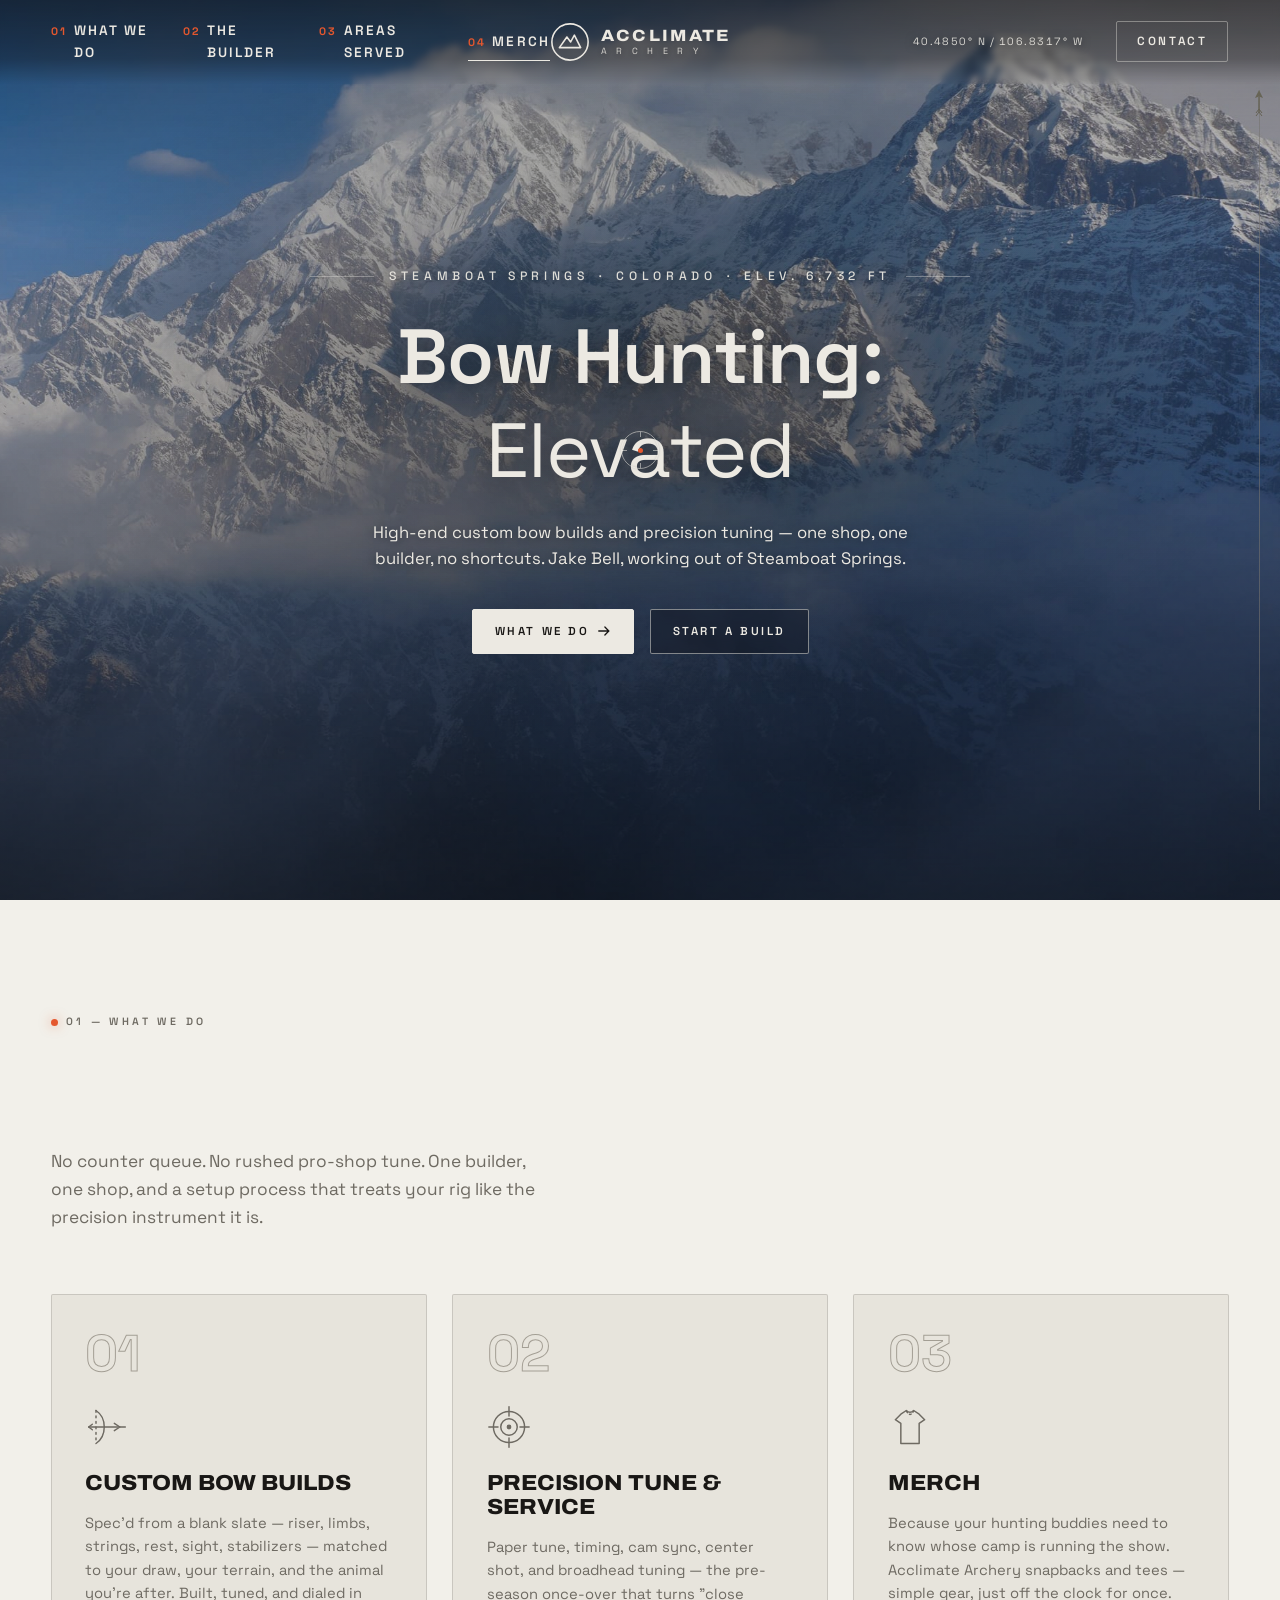
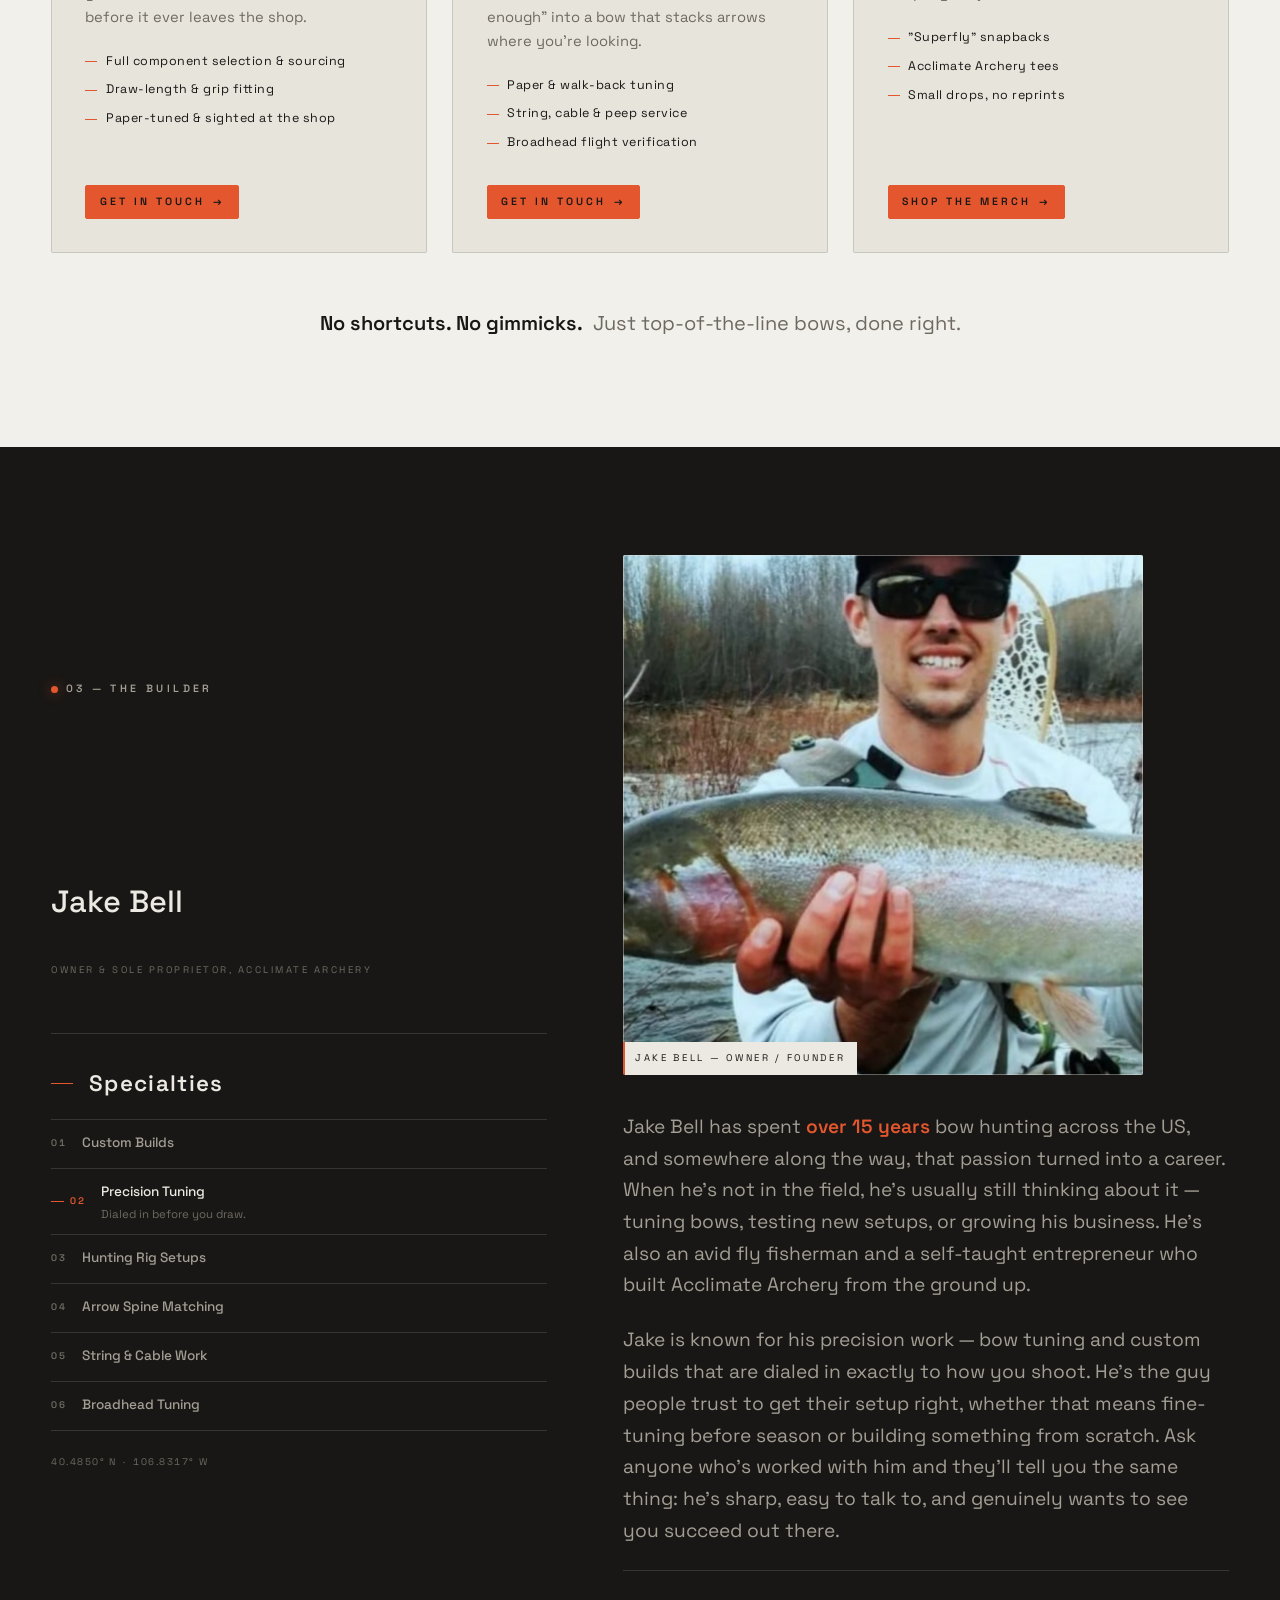
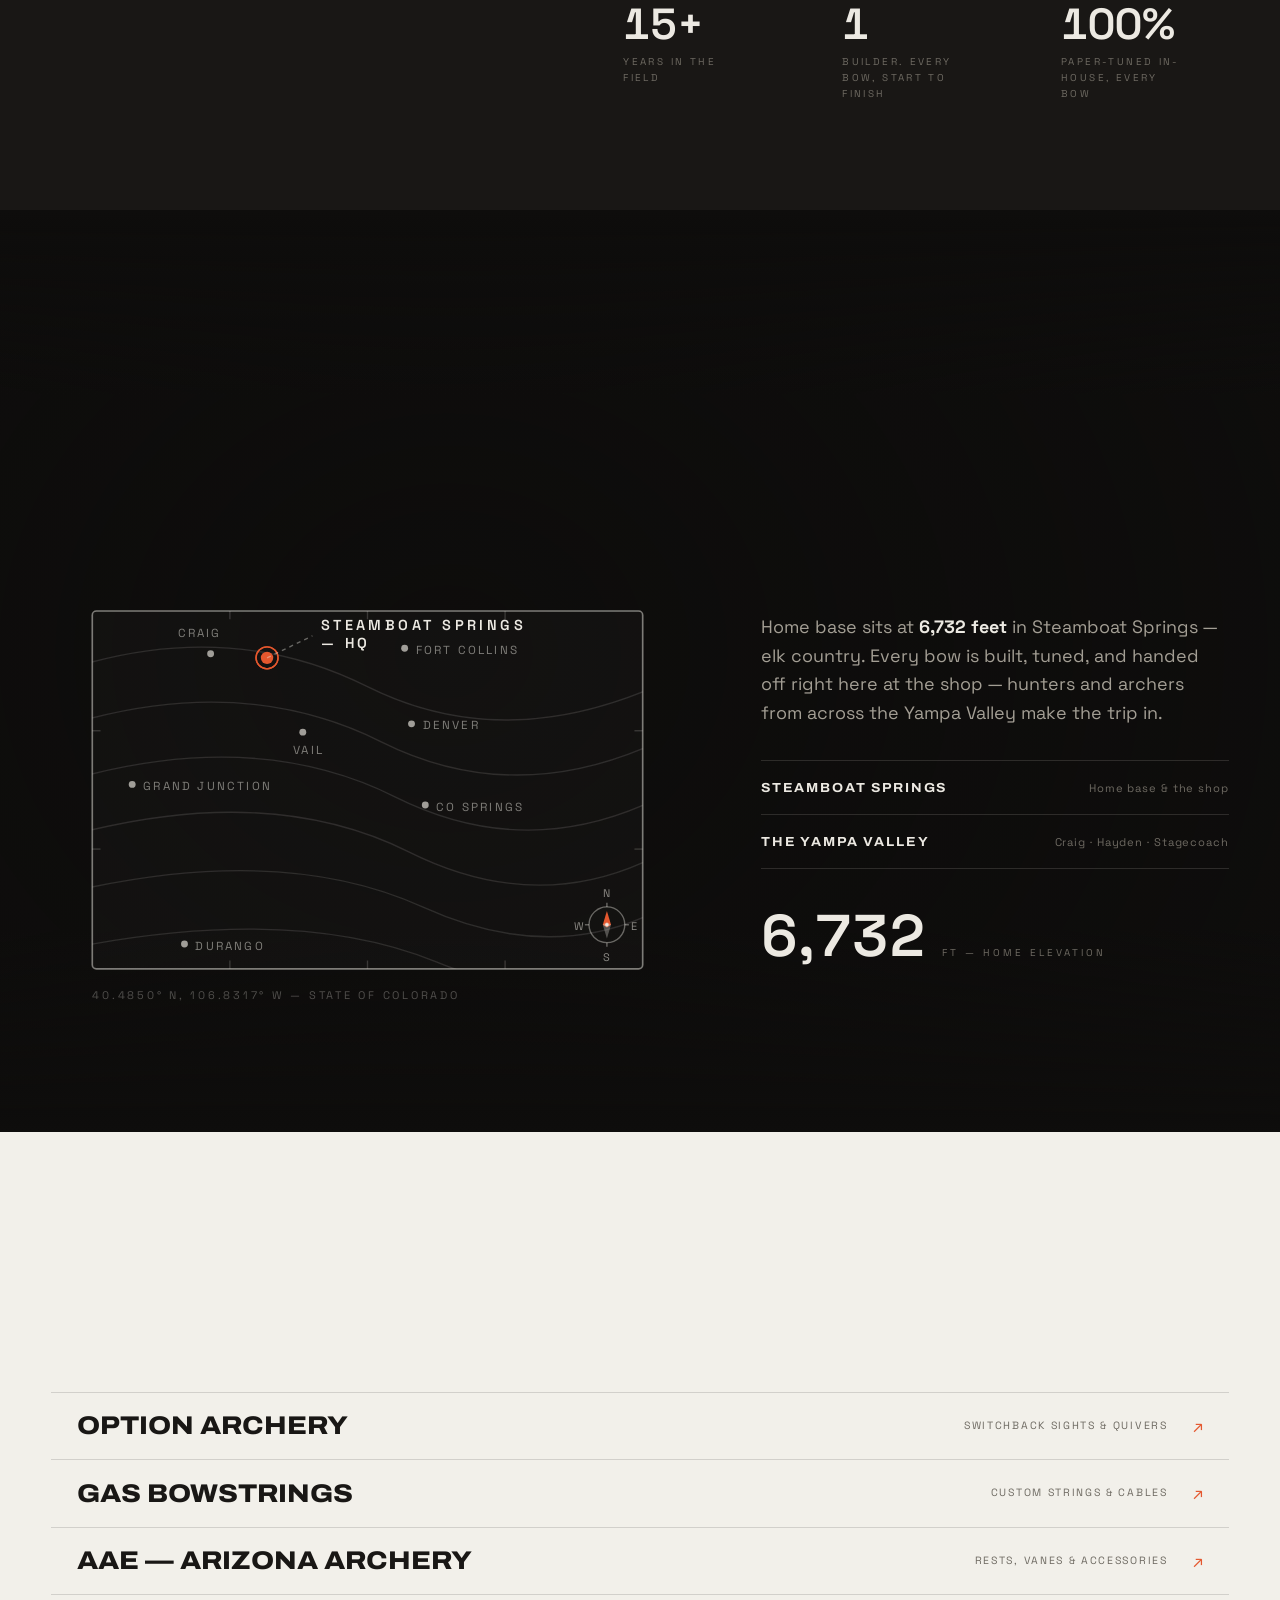
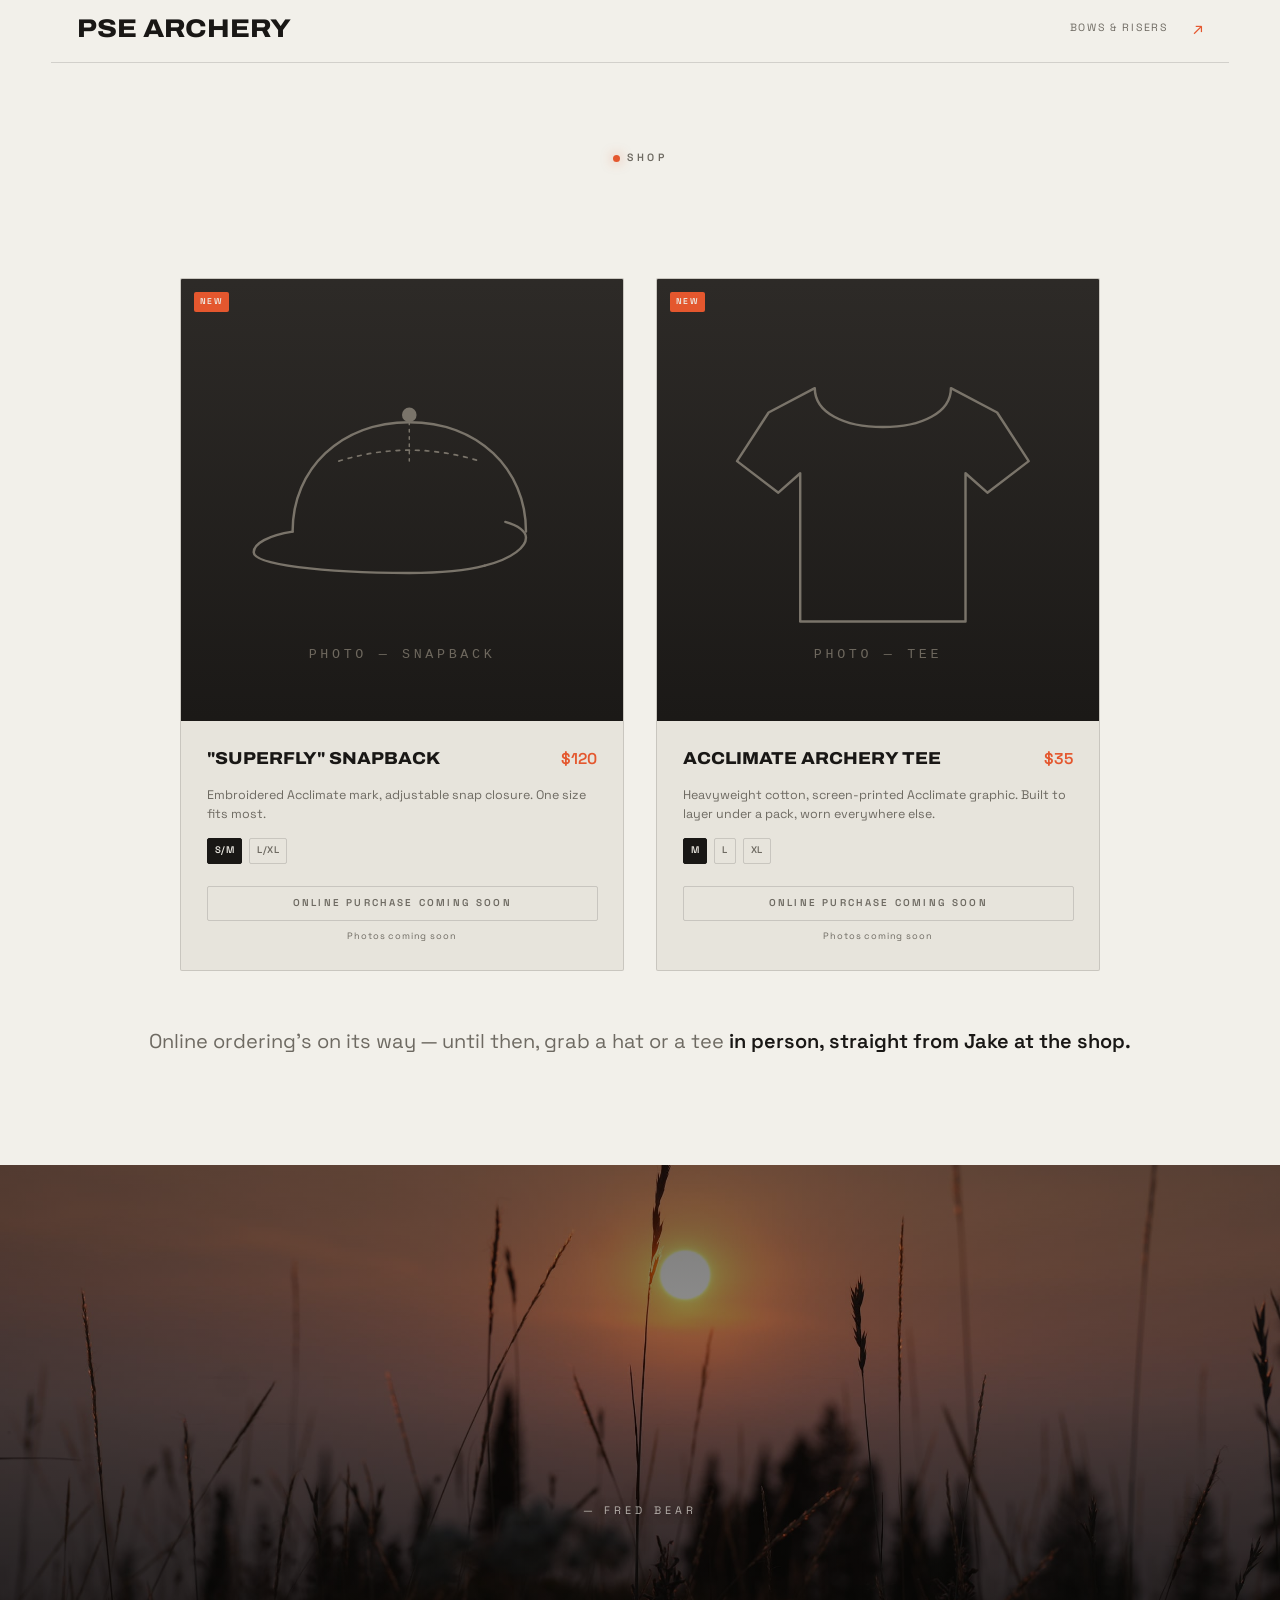
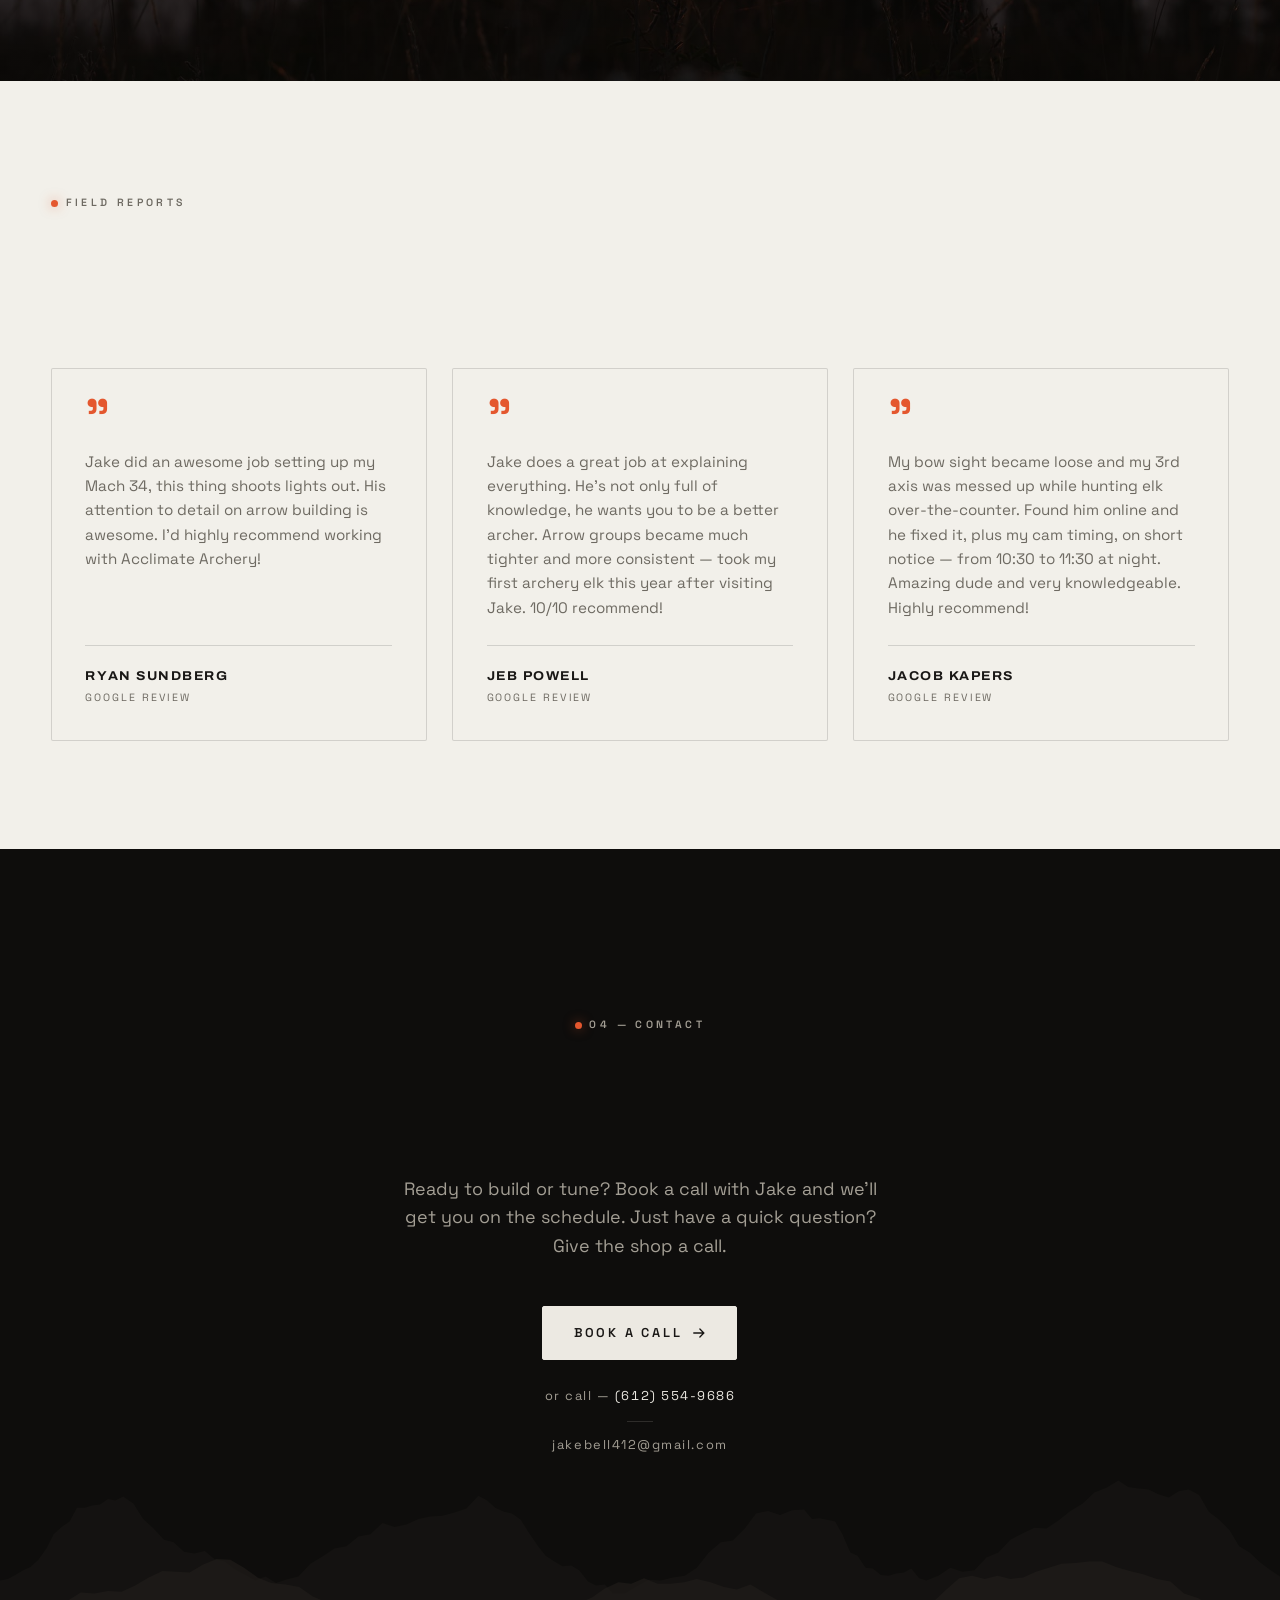
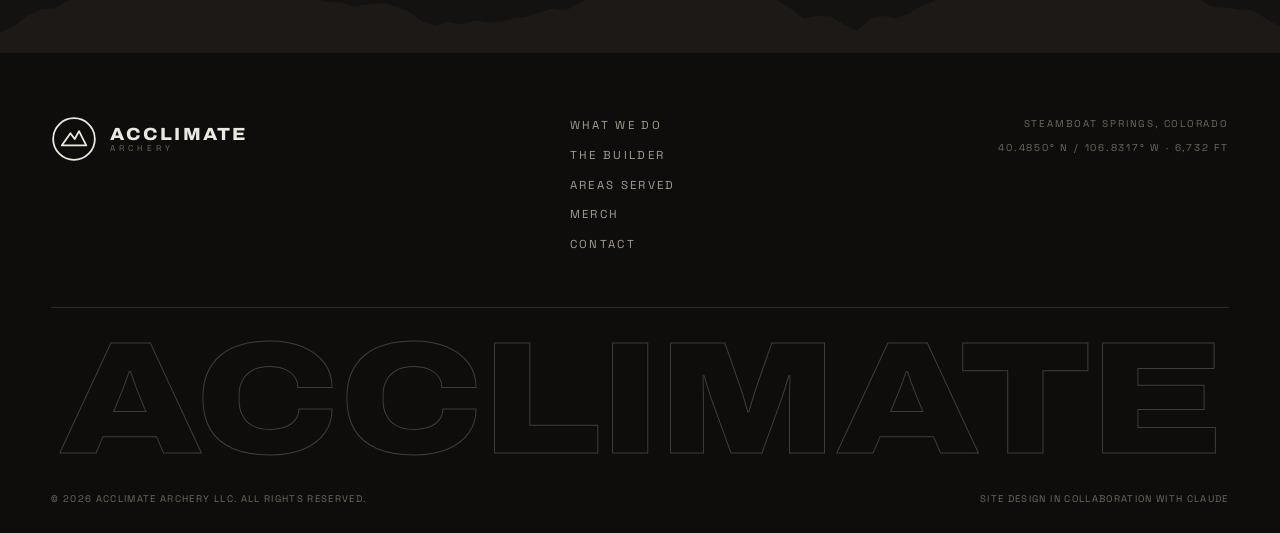
==== commit f528f2b2: "Change hero/preloader/menu label from Est. to Elev. 6,732 ft; ignore .env files Co-Authored-By: Clau" ====
--- a/index.html
+++ b/index.html
@@ -64,7 +64,7 @@
         <span class="preloader__word">ACCLIMATE</span>
       </div>
       <div class="preloader__meta">
-        <span>EST. 6,732 FT</span>
+        <span>ELEV. 6,732 FT</span>
         <span class="preloader__count" id="preloaderCount">000</span>
       </div>
     </div>
@@ -141,7 +141,7 @@
     </nav>
     <div class="mobile-menu__foot">
       <span>Steamboat Springs, Colorado</span>
-      <span>Est. 6,732 ft</span>
+      <span>Elev. 6,732 ft</span>
     </div>
   </div>
 
@@ -188,7 +188,7 @@
       <div class="hero__content">
         <p class="hero__eyebrow" data-reveal>
           <span class="hero__eyebrow-line"></span>
-          Steamboat Springs&ensp;·&ensp;Colorado&ensp;·&ensp;Est. 6,732 ft
+          Steamboat Springs&ensp;·&ensp;Colorado&ensp;·&ensp;Elev. 6,732 ft
           <span class="hero__eyebrow-line"></span>
         </p>
         <h1 class="hero__title">
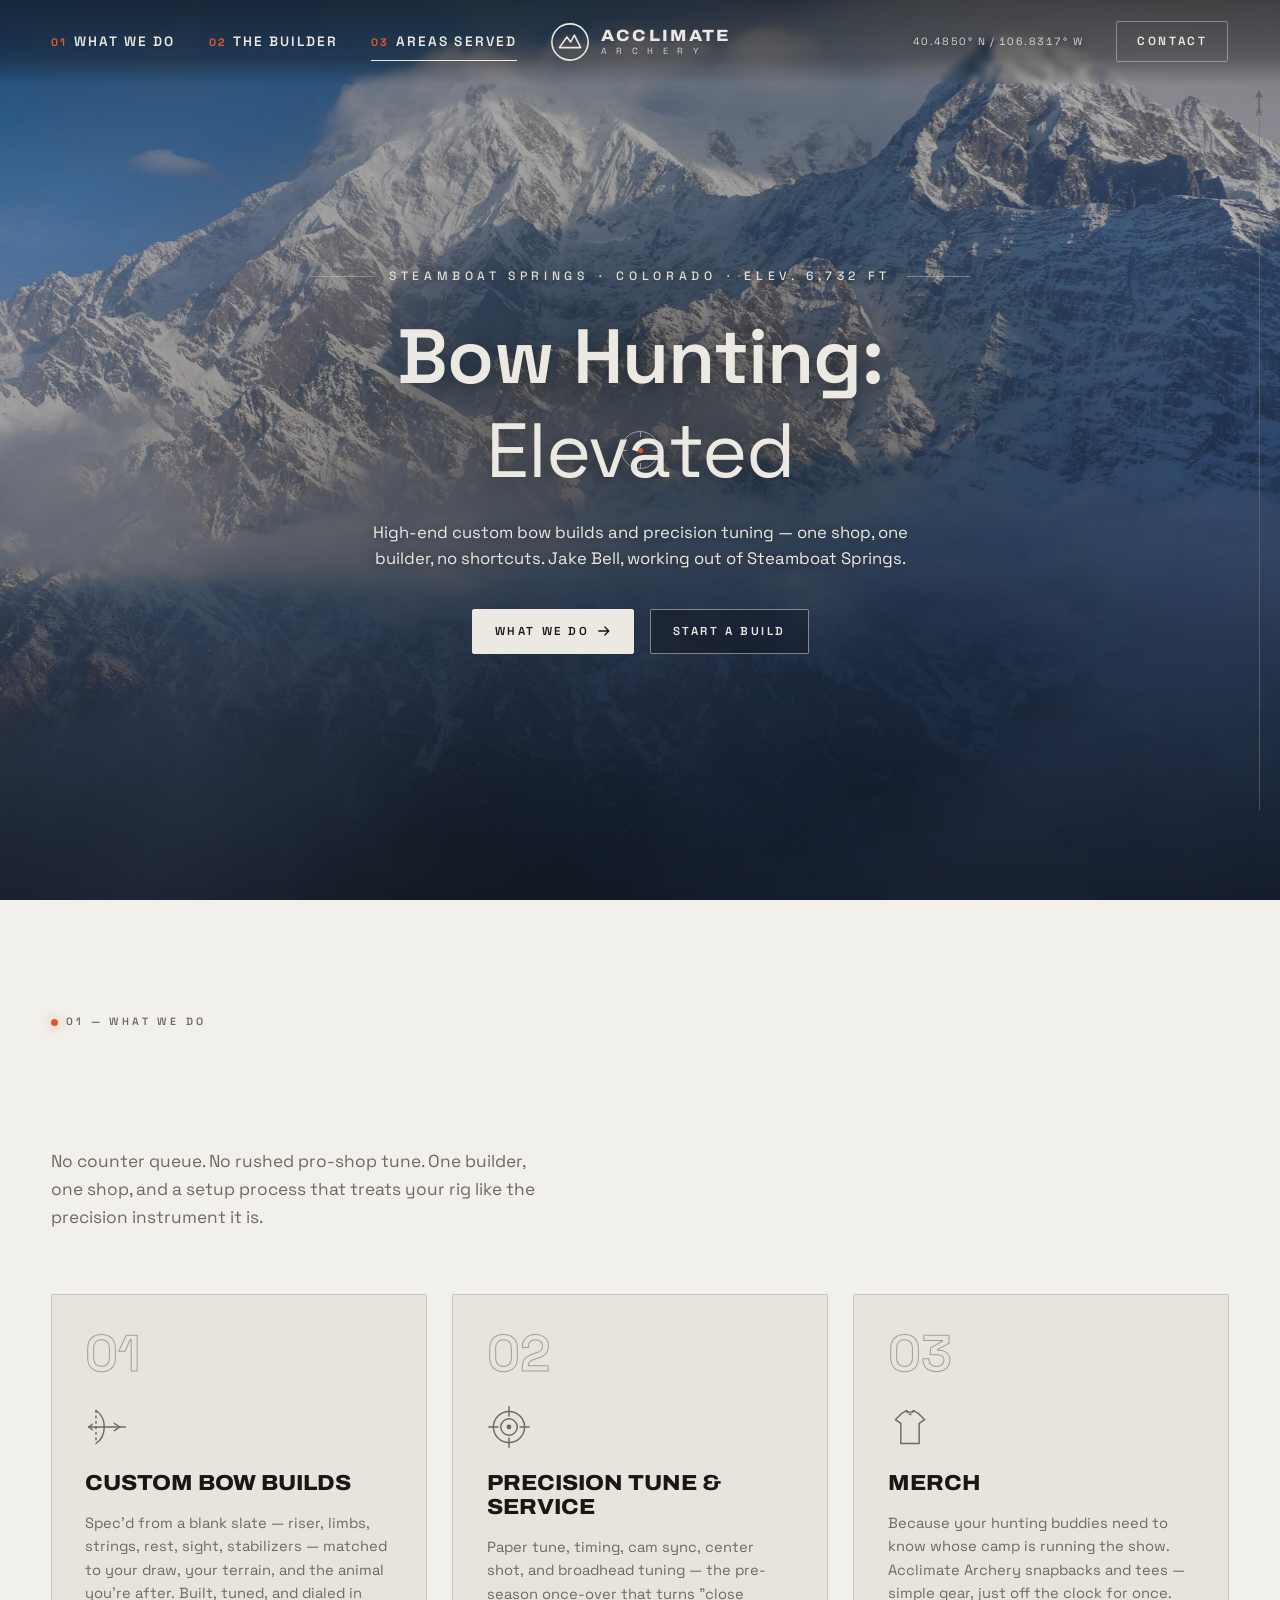
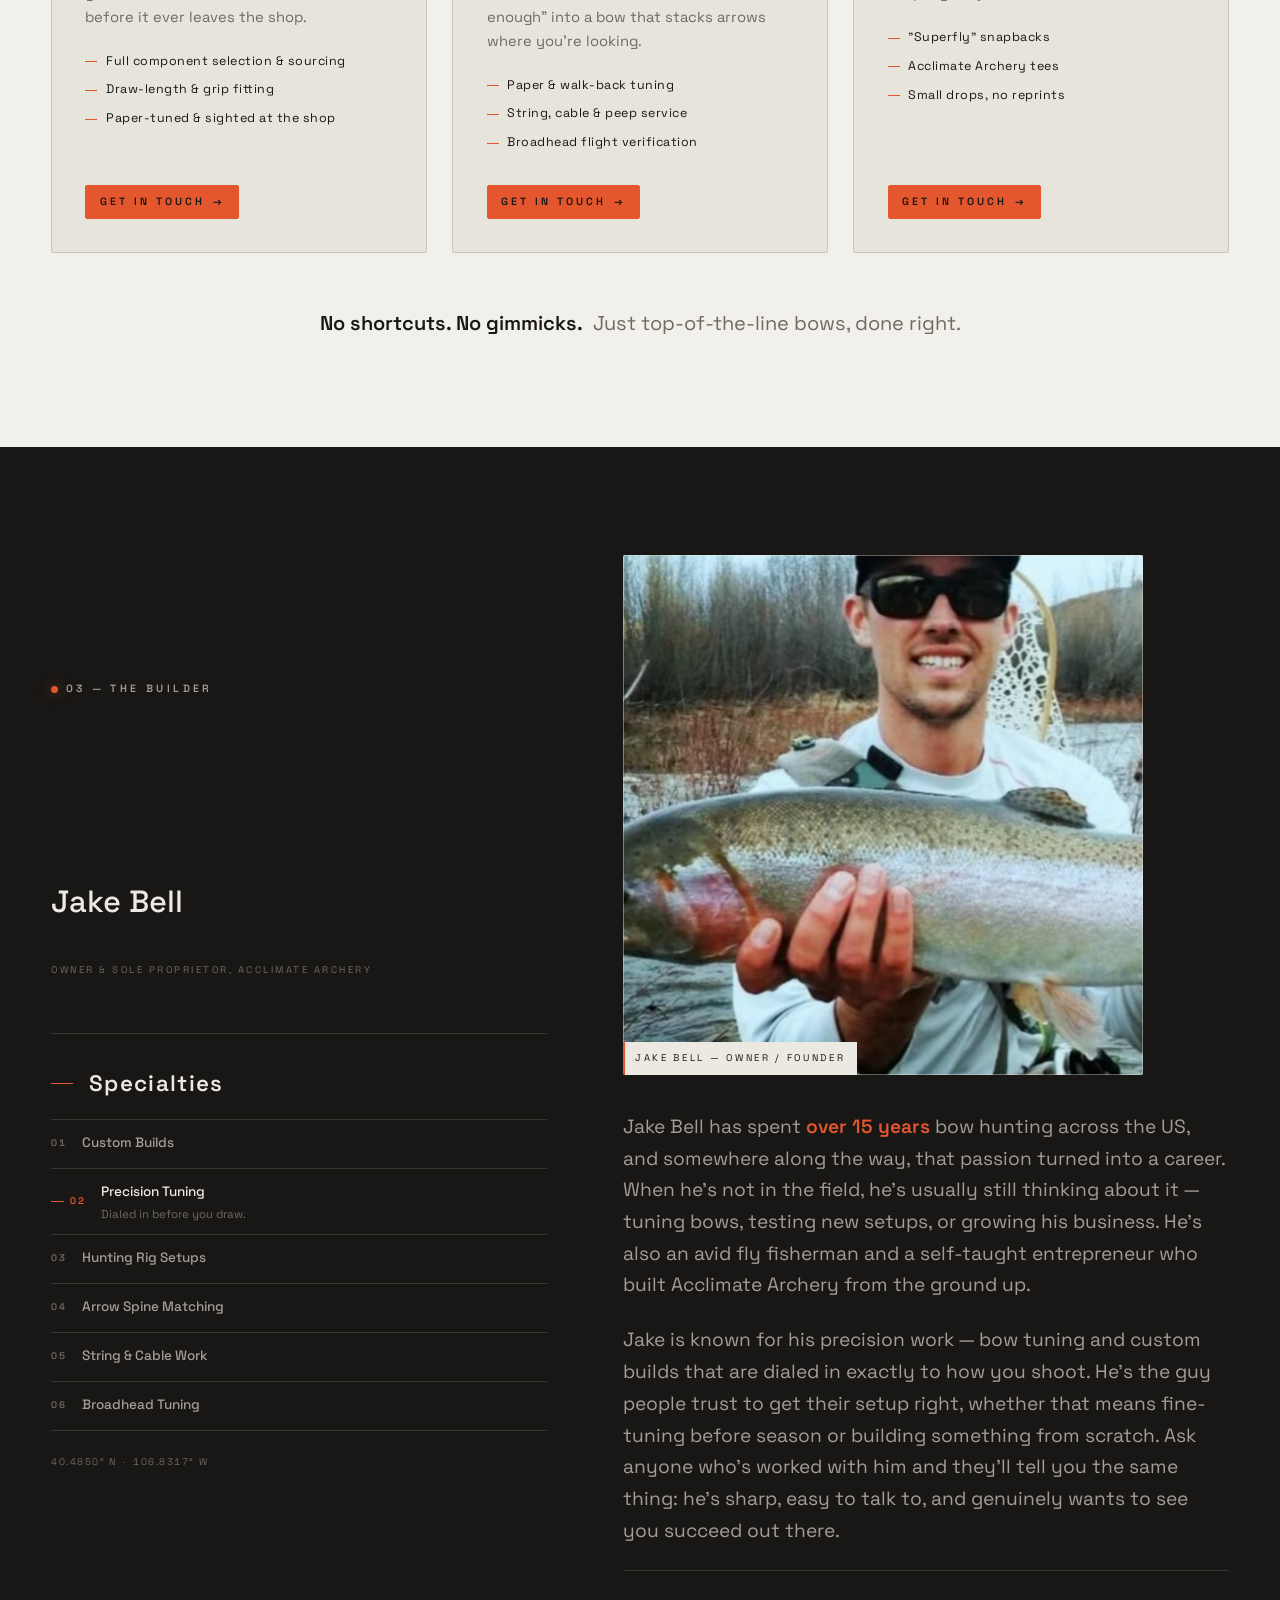
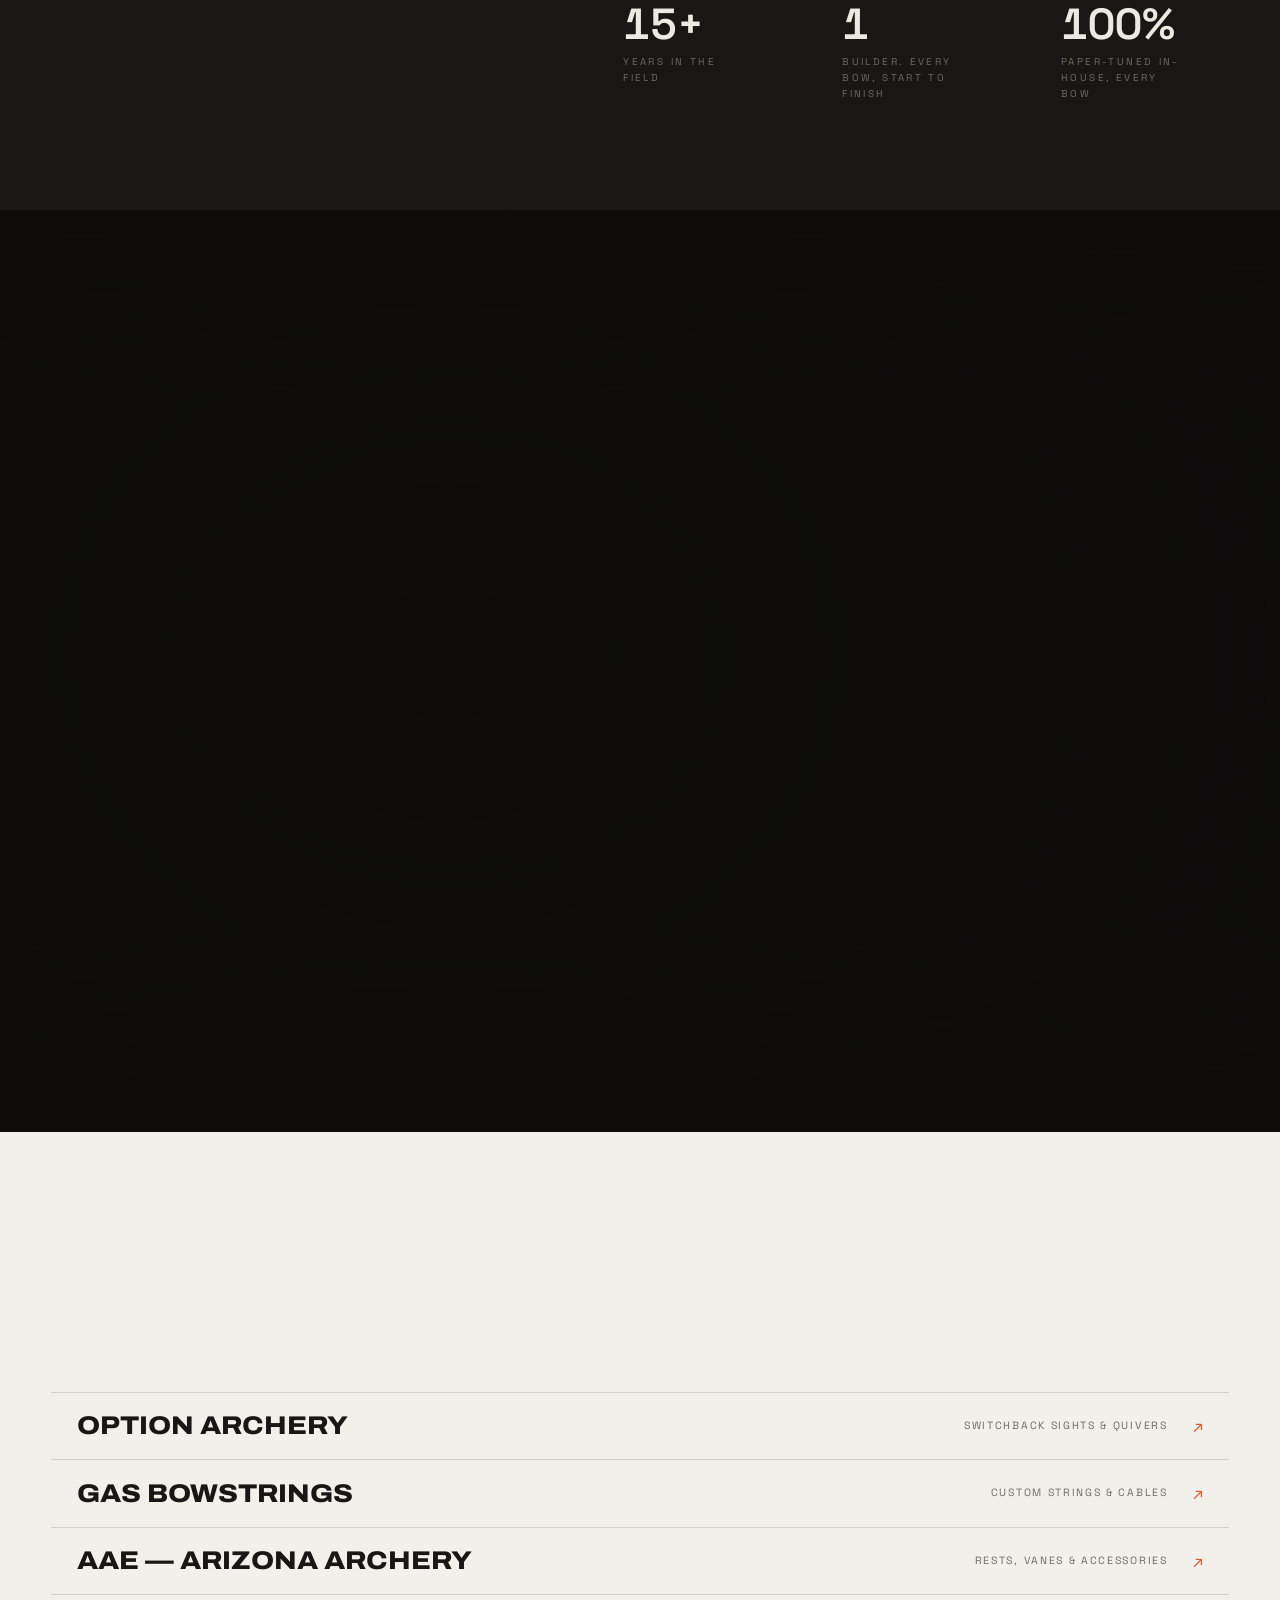
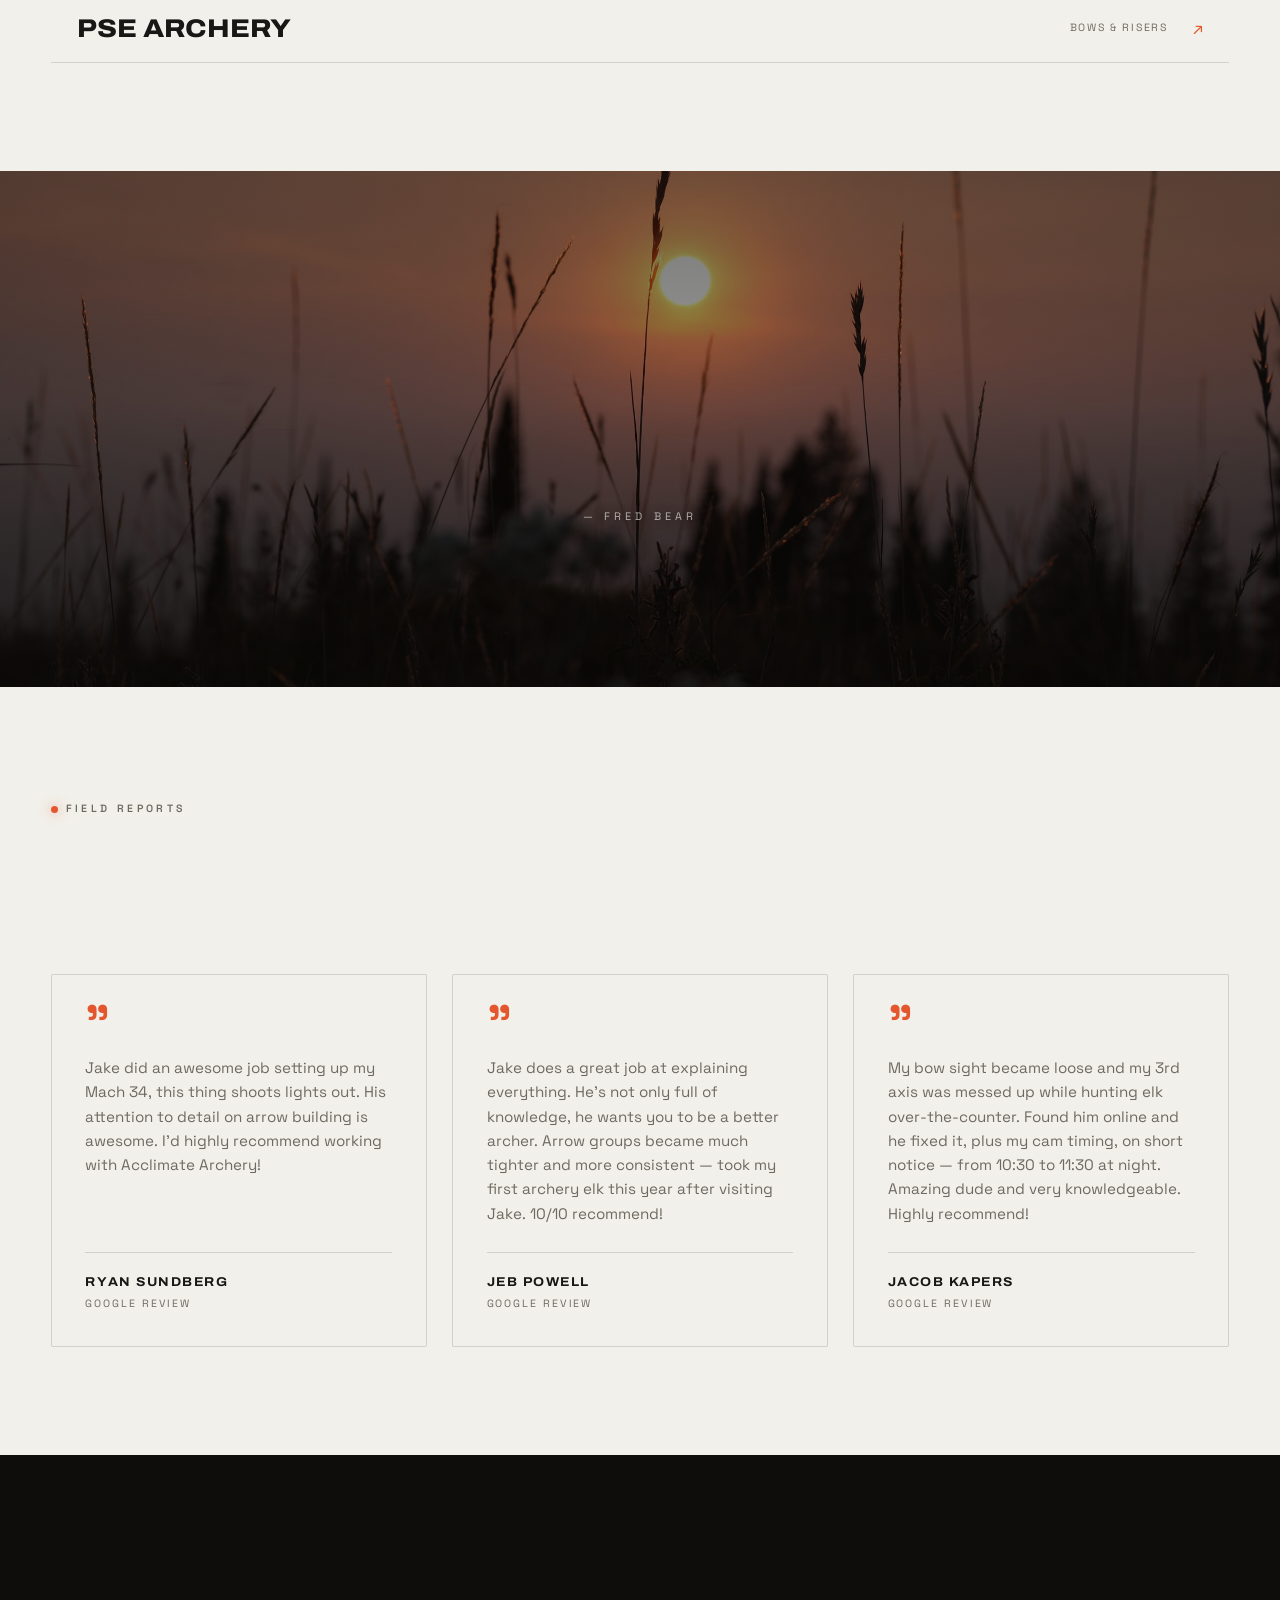
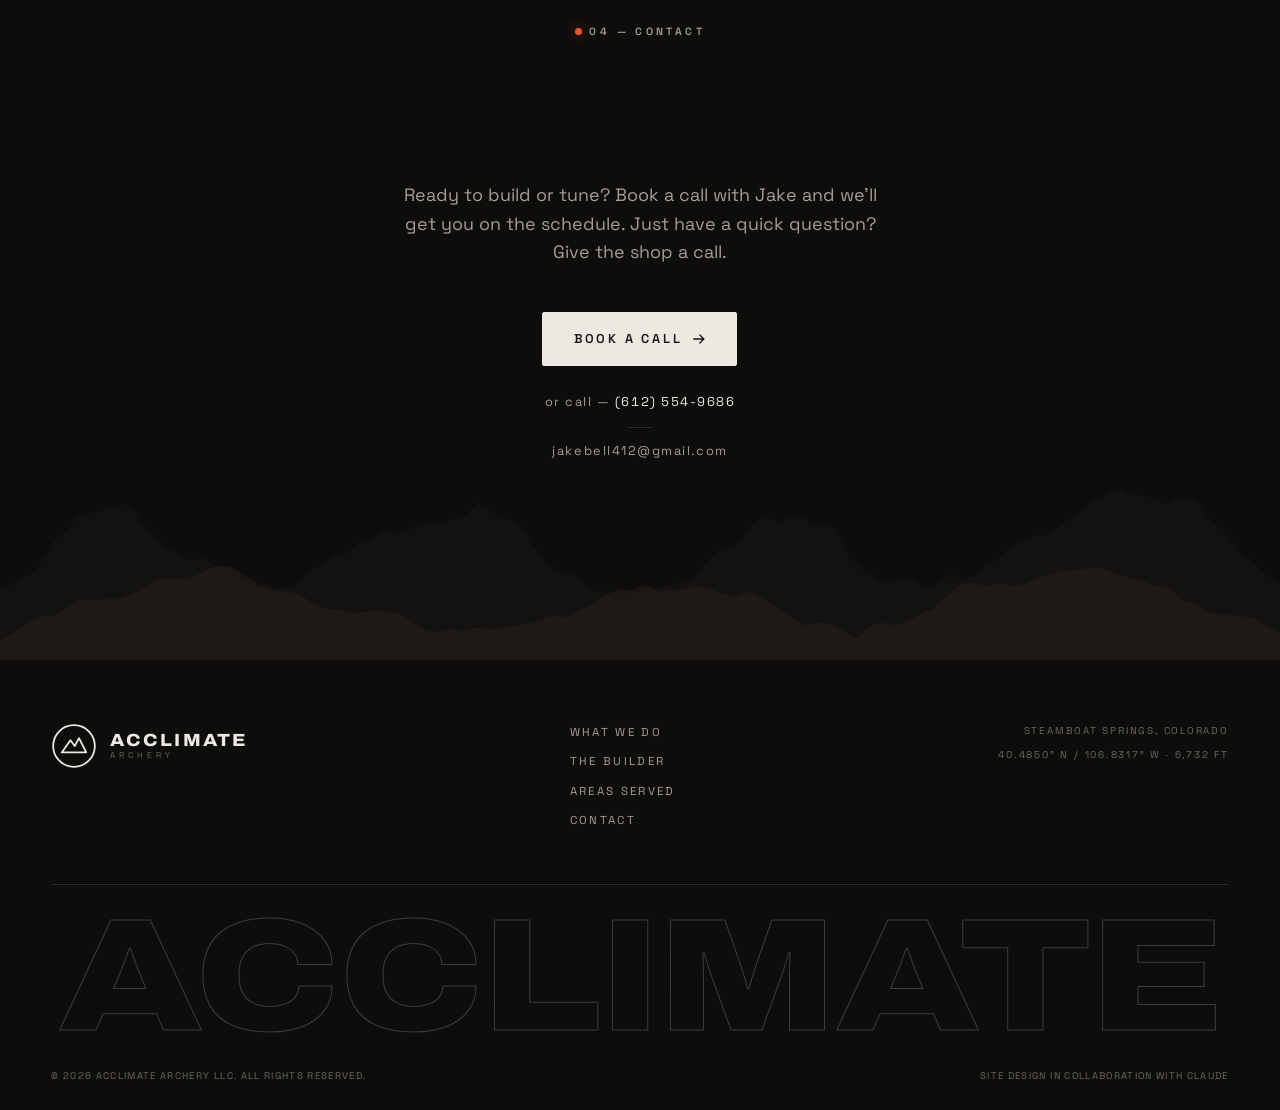
==== commit 4e82576e: "Remove the Shopify store until it's set up The JS Buy SDK was loaded from an unpinned 'latest' URL, " ====
--- a/index.html
+++ b/index.html
@@ -102,7 +102,6 @@
         <a href="#what-we-do" class="site-nav__link" data-cursor="hover"><span class="site-nav__num">01</span>What We Do</a>
         <a href="#craft" class="site-nav__link" data-cursor="hover"><span class="site-nav__num">02</span>The Builder</a>
         <a href="#territory" class="site-nav__link" data-cursor="hover"><span class="site-nav__num">03</span>Areas Served</a>
-        <a href="#merch" class="site-nav__link" data-cursor="hover"><span class="site-nav__num">04</span>Merch</a>
       </nav>
 
       <a href="#top" class="site-logo" data-cursor="hover" aria-label="Acclimate Archery — home">
@@ -136,8 +135,7 @@
       <a href="#what-we-do" class="mobile-menu__link"><em>01</em>What We Do</a>
       <a href="#craft" class="mobile-menu__link"><em>02</em>The Builder</a>
       <a href="#territory" class="mobile-menu__link"><em>03</em>Areas Served</a>
-      <a href="#merch" class="mobile-menu__link"><em>04</em>Merch</a>
-      <a href="#contact" class="mobile-menu__link"><em>05</em>Contact</a>
+      <a href="#contact" class="mobile-menu__link"><em>04</em>Contact</a>
     </nav>
     <div class="mobile-menu__foot">
       <span>Steamboat Springs, Colorado</span>
@@ -313,7 +311,7 @@
             <li>Acclimate Archery tees</li>
             <li>Small drops, no reprints</li>
           </ul>
-          <a href="#merch" class="service-card__cta service-card__cta--btn" data-cursor="hover">Shop the merch<i>→</i></a>
+          <a href="#contact" class="service-card__cta service-card__cta--btn" data-cursor="hover">Get in Touch<i>→</i></a>
         </article>
       </div>
 
@@ -542,120 +540,6 @@
       </div>
     </section>
 
-    <!-- ======================= MERCH ======================= -->
-    <section class="merch section" id="merch">
-      <div class="section__head section__head--tight section__head--center">
-        <p class="section__eyebrow section__eyebrow--center" data-reveal><span class="section__eyebrow-dot"></span>Shop</p>
-        <h2 class="section__title section__title--sm" data-split-title>
-          Wear the <em>shop.</em>
-        </h2>
-      </div>
-
-      <div class="merch__grid">
-        <!-- ---- PRODUCT 1: SNAPBACK HAT ---- -->
-        <article class="merch-card" data-tilt data-reveal>
-          <div class="merch-card__photo" data-parallax-img>
-            <!-- PHOTO DROP-IN: replace this placeholder block with
-                 <img src="Images/merch-hat.jpg" alt="Acclimate Archery snapback hat"> -->
-            <div class="merch-card__photo-ph" aria-hidden="true">
-              <svg viewBox="0 0 400 400" preserveAspectRatio="xMidYMid slice">
-                <defs>
-                  <linearGradient id="mphg1" x1="0" y1="0" x2="0" y2="1">
-                    <stop offset="0" stop-color="#2e2b28"/><stop offset="1" stop-color="#1a1816"/>
-                  </linearGradient>
-                </defs>
-                <rect width="400" height="400" fill="url(#mphg1)"/>
-                <g stroke="#7a746a" stroke-width="2" fill="none" stroke-linecap="round" stroke-linejoin="round">
-                  <path d="M110 226 C110 174 150 136 206 136 C262 136 302 174 302 226" />
-                  <path d="M110 226 C90 229 78 236 78 243 C78 253 133 260 206 260 C231 260 253 258 268 254" />
-                  <path d="M268 254 C292 248 302 238 302 231 C302 226 296 221 285 218" />
-                  <circle cx="206" cy="130" r="6" fill="#7a746a" stroke="none"/>
-                  <path d="M148 168 Q206 150 264 168" stroke-dasharray="3 5" stroke-width="1.4"/>
-                  <path d="M206 136 L206 168" stroke-dasharray="2 4" stroke-width="1.2"/>
-                </g>
-                <text x="200" y="330" text-anchor="middle" fill="#6e685e" font-family="monospace" font-size="11" letter-spacing="3">PHOTO — SNAPBACK</text>
-              </svg>
-            </div>
-            <span class="merch-card__badge">New</span>
-          </div>
-          <div class="merch-card__body">
-            <div class="merch-card__head">
-              <h3 class="merch-card__name">"Superfly" Snapback</h3>
-              <span class="merch-card__price">$120</span>
-            </div>
-            <p class="merch-card__desc">
-              Embroidered Acclimate mark, adjustable snap closure. One size fits most.
-            </p>
-            <div class="merch-card__sizes" role="group" aria-label="Select size">
-              <button type="button" class="merch-card__size is-active" data-cursor="hover">S/M</button>
-              <button type="button" class="merch-card__size" data-cursor="hover">L/XL</button>
-            </div>
-            <div class="merch-card__actions">
-              <!-- SHOPIFY BUY BUTTON DROP-IN: once the store's ready, swap
-                   .btn--disabled back to .btn--solid, restore the label/icon
-                   below, and re-enable the button (see js/shopify-store.js) -->
-              <button type="button" class="merch-card__buy btn btn--disabled" disabled data-product="hat">
-                <span class="btn__label">Online Purchase Coming Soon</span>
-              </button>
-              <span class="merch-card__note">Photos coming soon</span>
-            </div>
-          </div>
-        </article>
-
-        <!-- ---- PRODUCT 2: TEE ---- -->
-        <article class="merch-card" data-tilt data-reveal>
-          <div class="merch-card__photo" data-parallax-img>
-            <!-- PHOTO DROP-IN: replace this placeholder block with
-                 <img src="Images/merch-tee.jpg" alt="Acclimate Archery t-shirt"> -->
-            <div class="merch-card__photo-ph" aria-hidden="true">
-              <svg viewBox="0 0 400 400" preserveAspectRatio="xMidYMid slice">
-                <defs>
-                  <linearGradient id="mphg2" x1="0" y1="0" x2="0" y2="1">
-                    <stop offset="0" stop-color="#2e2b28"/><stop offset="1" stop-color="#1a1816"/>
-                  </linearGradient>
-                </defs>
-                <rect width="400" height="400" fill="url(#mphg2)"/>
-                <g stroke="#7a746a" stroke-width="2" fill="none" stroke-linecap="round" stroke-linejoin="round">
-                  <path d="M148 108 L110 128 L84 168 L118 194 L136 178 L136 300 L272 300 L272 178 L290 194 L324 168 L298 128 L260 108 C260 128 236 140 204 140 C172 140 148 128 148 108 Z"/>
-                </g>
-                <text x="200" y="330" text-anchor="middle" fill="#6e685e" font-family="monospace" font-size="11" letter-spacing="3">PHOTO — TEE</text>
-              </svg>
-            </div>
-            <span class="merch-card__badge">New</span>
-          </div>
-          <div class="merch-card__body">
-            <div class="merch-card__head">
-              <h3 class="merch-card__name">Acclimate Archery Tee</h3>
-              <span class="merch-card__price">$35</span>
-            </div>
-            <p class="merch-card__desc">
-              Heavyweight cotton, screen-printed Acclimate graphic. Built to layer
-              under a pack, worn everywhere else.
-            </p>
-            <div class="merch-card__sizes" role="group" aria-label="Select size">
-              <button type="button" class="merch-card__size is-active" data-cursor="hover">M</button>
-              <button type="button" class="merch-card__size" data-cursor="hover">L</button>
-              <button type="button" class="merch-card__size" data-cursor="hover">XL</button>
-            </div>
-            <div class="merch-card__actions">
-              <!-- SHOPIFY BUY BUTTON DROP-IN: once the store's ready, swap
-                   .btn--disabled back to .btn--solid, restore the label/icon
-                   below, and re-enable the button (see js/shopify-store.js) -->
-              <button type="button" class="merch-card__buy btn btn--disabled" disabled data-product="tee">
-                <span class="btn__label">Online Purchase Coming Soon</span>
-              </button>
-              <span class="merch-card__note">Photos coming soon</span>
-            </div>
-          </div>
-        </article>
-      </div>
-
-      <p class="merch__note">
-        Online ordering's on its way — until then, grab a hat or a tee
-        <em>in person, straight from Jake at the shop.</em>
-      </p>
-    </section>
-
     <!-- ======================= QUOTE ======================= -->
     <section class="quote quote--photo section--void" id="quote">
       <img class="quote__photo" src="Images/quote-sunset.jpg" alt="Sun setting behind tall prairie grass at dusk" />
@@ -766,7 +650,6 @@
         <a href="#what-we-do" data-cursor="hover">What We Do</a>
         <a href="#craft" data-cursor="hover">The Builder</a>
         <a href="#territory" data-cursor="hover">Areas Served</a>
-        <a href="#merch" data-cursor="hover">Merch</a>
         <a href="#contact" data-cursor="hover">Contact</a>
       </nav>
       <div class="site-footer__meta">
@@ -784,9 +667,5 @@
   </footer>
 
   <script src="js/main.js" defer></script>
-  <!-- Shopify Buy SDK — powers the "Add to Cart" buttons in the Merch
-       section once the store is connected; see js/shopify-store.js -->
-  <script src="https://sdks.shopifycdn.com/js-buy-sdk/v2/latest/index.umd.min.js" defer></script>
-  <script src="js/shopify-store.js" defer></script>
 </body>
 </html>
--- a/css/style.css
+++ b/css/style.css
@@ -340,15 +340,6 @@
 .btn--ghost { color: var(--bone); border-color: rgba(236,233,226,0.4); }
 .btn--ghost .btn__bg { background: var(--bone); }
 .btn--ghost:hover { color: var(--coal); }
-
-/* visibly inactive — for buttons that don't do anything yet (e.g. merch
-   checkout before the store's connected). No fill sweep, no lift on hover,
-   just a flat muted state that reads as "not clickable" */
-.btn--disabled {
-  color: var(--ash-2); border-color: var(--line);
-  background: transparent; cursor: not-allowed;
-}
-.btn--disabled:hover { color: var(--ash-2); border-color: var(--line); }
 
 .btn--sm { padding: 0.75em 1.4em; font-size: 0.65rem; }
 .btn--lg { padding: 1.25em 2.4em; font-size: 0.8rem; }
@@ -980,7 +971,7 @@
 /* ============================================================
    BRANDS
    ============================================================ */
-.brands { background: var(--paper); padding-bottom: clamp(2.5rem, 5vh, 4rem); }
+.brands { background: var(--paper); }
 .brands__rows { max-width: 1200px; margin: 0 auto; border-top: 1px solid var(--line); }
 .brand-row {
   position: relative; overflow: hidden;
@@ -1018,113 +1009,6 @@
   .brand-row { grid-template-columns: 1fr auto; }
   .brand-row__desc { display: none; }
 }
-
-/* ============================================================
-   MERCH
-   ============================================================ */
-.merch { background: var(--paper); padding-top: clamp(2rem, 4vh, 3.5rem); }
-.merch .section__head--tight { margin-bottom: clamp(1.7rem, 4vh, 3rem); }
-.merch .section__title--sm { font-size: clamp(1.6rem, 3.4vw, 2.7rem); }
-.merch__grid {
-  display: grid; grid-template-columns: repeat(2, 1fr);
-  gap: clamp(1.05rem, 2.5vw, 2rem);
-  max-width: 920px; margin: 0 auto;
-  perspective: 1400px;
-}
-@media (max-width: 700px) { .merch__grid { grid-template-columns: 1fr; max-width: 400px; } }
-
-.merch-card {
-  position: relative; overflow: hidden;
-  background: var(--paper-2);
-  border: 1px solid var(--line);
-  border-radius: var(--radius);
-  display: flex; flex-direction: column;
-  transition: border-color 0.5s, box-shadow 0.5s, transform 0.5s var(--ease-out);
-}
-.merch-card:hover {
-  border-color: var(--coal);
-  box-shadow: 0 30px 60px -24px rgba(20, 18, 16, 0.35);
-}
-.merch-card__photo {
-  position: relative; aspect-ratio: 1 / 1; overflow: hidden;
-}
-.merch-card__photo-ph { position: absolute; inset: 0; }
-.merch-card__photo-ph svg { width: 100%; height: 100%; display: block; }
-.merch-card__photo img, .merch-card__photo-ph {
-  transform: scale(1.1) translateY(var(--py, 0px));
-  will-change: transform;
-  transition: transform 0.7s var(--ease-out);
-}
-.merch-card:hover .merch-card__photo img,
-.merch-card:hover .merch-card__photo-ph { transform: scale(1.16) translateY(var(--py, 0px)); }
-.merch-card__badge {
-  position: absolute; top: 13px; left: 13px;
-  font-family: var(--f-tech); font-weight: 600;
-  font-size: 0.53rem; letter-spacing: 0.18em; text-transform: uppercase;
-  color: var(--bone); background: var(--ember);
-  padding: 0.38em 0.68em; border-radius: var(--radius);
-}
-.merch-card__body {
-  padding: clamp(1.25rem, 2vw, 1.75rem);
-  display: flex; flex-direction: column; gap: 0.9rem;
-  flex: 1;
-}
-.merch-card__head {
-  display: flex; align-items: baseline; justify-content: space-between; gap: 0.85rem;
-}
-.merch-card__name {
-  font-family: var(--f-display); font-weight: 800; font-stretch: 108%;
-  font-size: clamp(0.95rem, 1.35vw, 1.15rem);
-  text-transform: uppercase; line-height: 1.15;
-}
-.merch-card__price {
-  font-family: var(--f-tech); font-weight: 600; font-size: 0.98rem;
-  color: var(--ember); flex-shrink: 0;
-}
-.merch-card__desc { font-size: 0.78rem; line-height: 1.5; color: var(--ash-2); }
-.merch-card__sizes { display: flex; flex-wrap: wrap; gap: 0.42rem; }
-.merch-card__size {
-  font-family: var(--f-tech); font-size: 0.6rem; font-weight: 600;
-  letter-spacing: 0.05em;
-  padding: 0.46em 0.75em;
-  border: 1px solid var(--line);
-  border-radius: var(--radius);
-  background: transparent; color: var(--ash-2);
-  cursor: pointer;
-  transition: color 0.3s, border-color 0.3s, background 0.3s;
-}
-.merch-card__size:hover { border-color: var(--coal); color: var(--coal); }
-.merch-card__size.is-active {
-  background: var(--coal); border-color: var(--coal); color: var(--bone);
-}
-.merch-card__actions {
-  margin-top: auto; padding-top: 0.5rem;
-  display: flex; flex-direction: column; gap: 0.5rem;
-}
-.merch-card__buy {
-  width: 100%; justify-content: center;
-  padding: 0.85em 1.5em; font-size: 0.62rem;
-}
-.merch-card__note {
-  display: block;
-  font-size: 0.58rem; letter-spacing: 0.09em; text-align: center;
-  color: var(--ash-2); transition: color 0.3s;
-}
-.merch-card__note.is-flash { color: var(--ember); }
-/* once Shopify is connected: "N items in cart — Checkout" becomes a
-   live link, errors (sold out, add-to-cart failure) get a color cue */
-.merch-card__note--link {
-  color: var(--ember); font-weight: 600; cursor: pointer;
-  text-decoration: underline; text-underline-offset: 2px;
-}
-.merch-card__note--link:hover { color: var(--coal); }
-.merch-card__note--error { color: var(--ember); }
-
-.merch__note {
-  text-align: center; margin-top: clamp(2.5rem, 6vh, 4rem);
-  font-size: clamp(1rem, 1.6vw, 1.25rem); color: var(--ash-2);
-}
-.merch__note em { font-family: var(--f-tech); font-style: normal; font-weight: 600; font-size: 1em; color: var(--coal); }
 
 /* ============================================================
    QUOTE
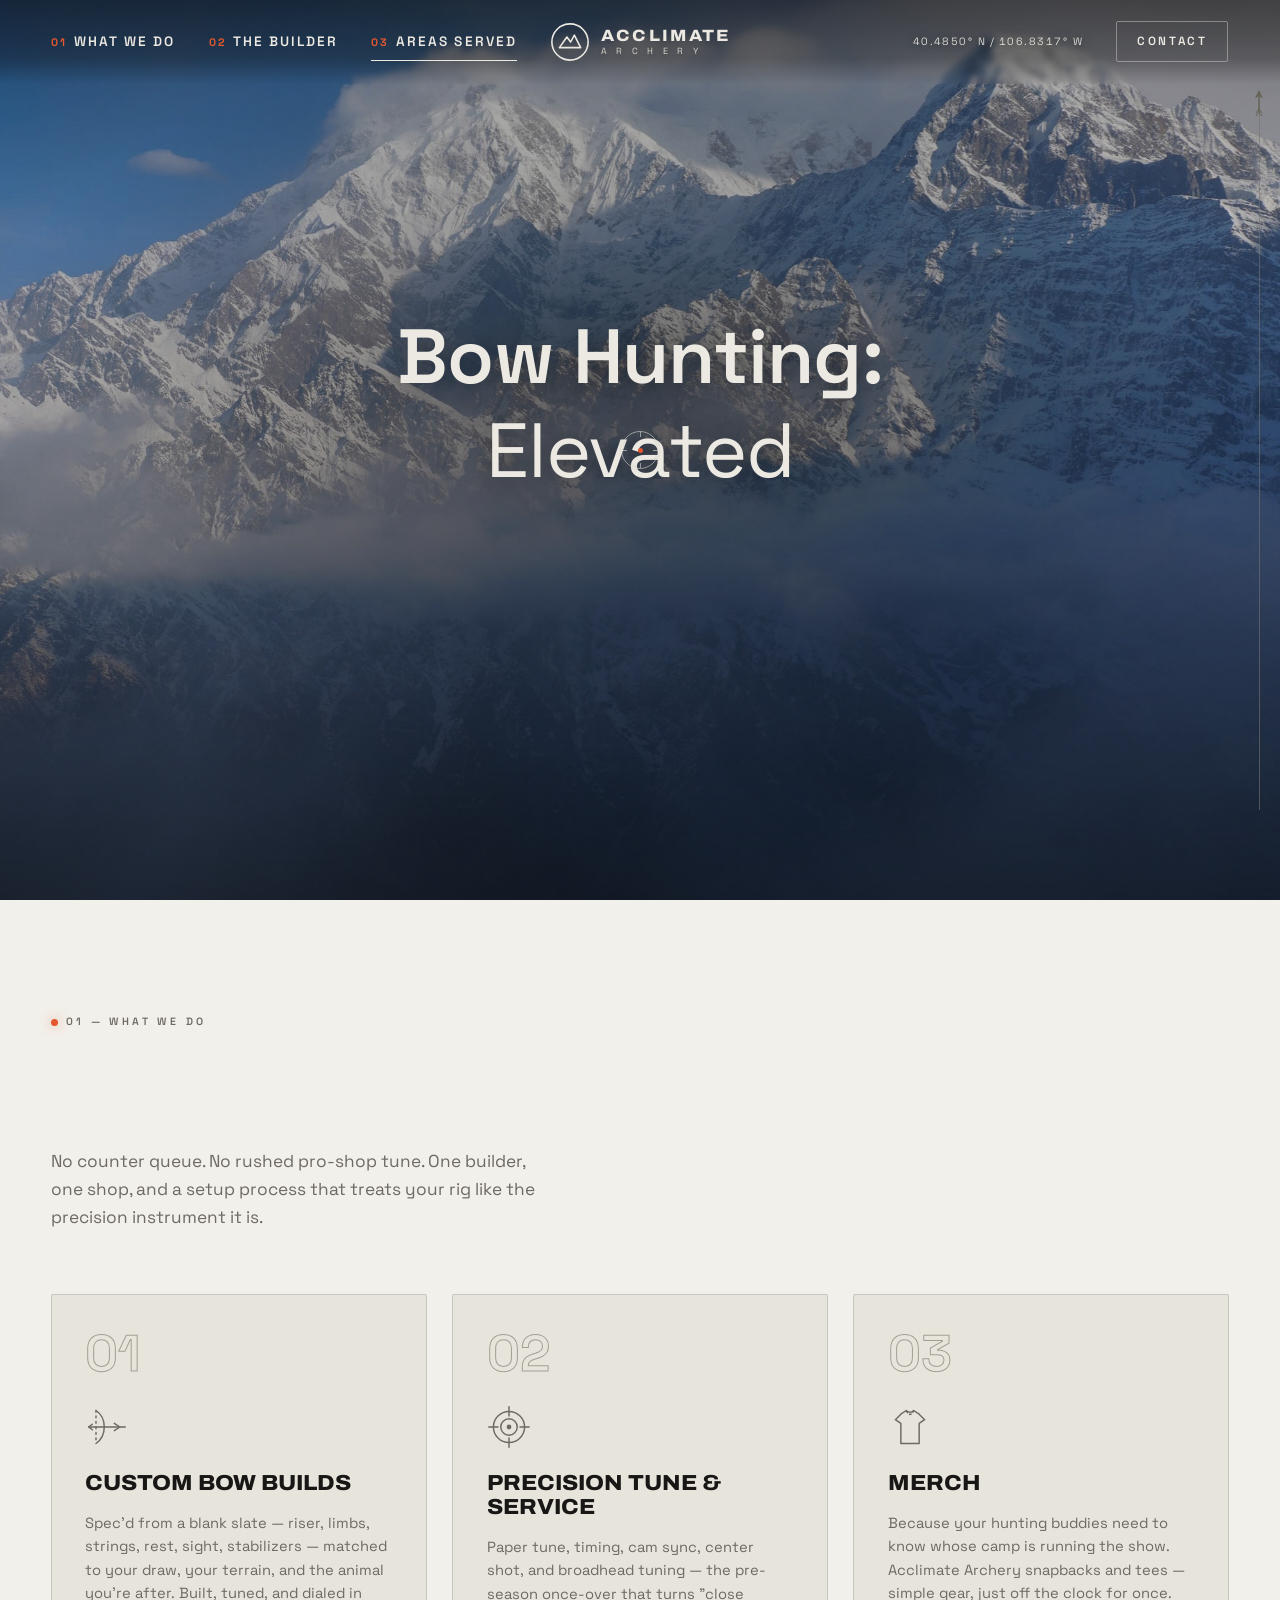
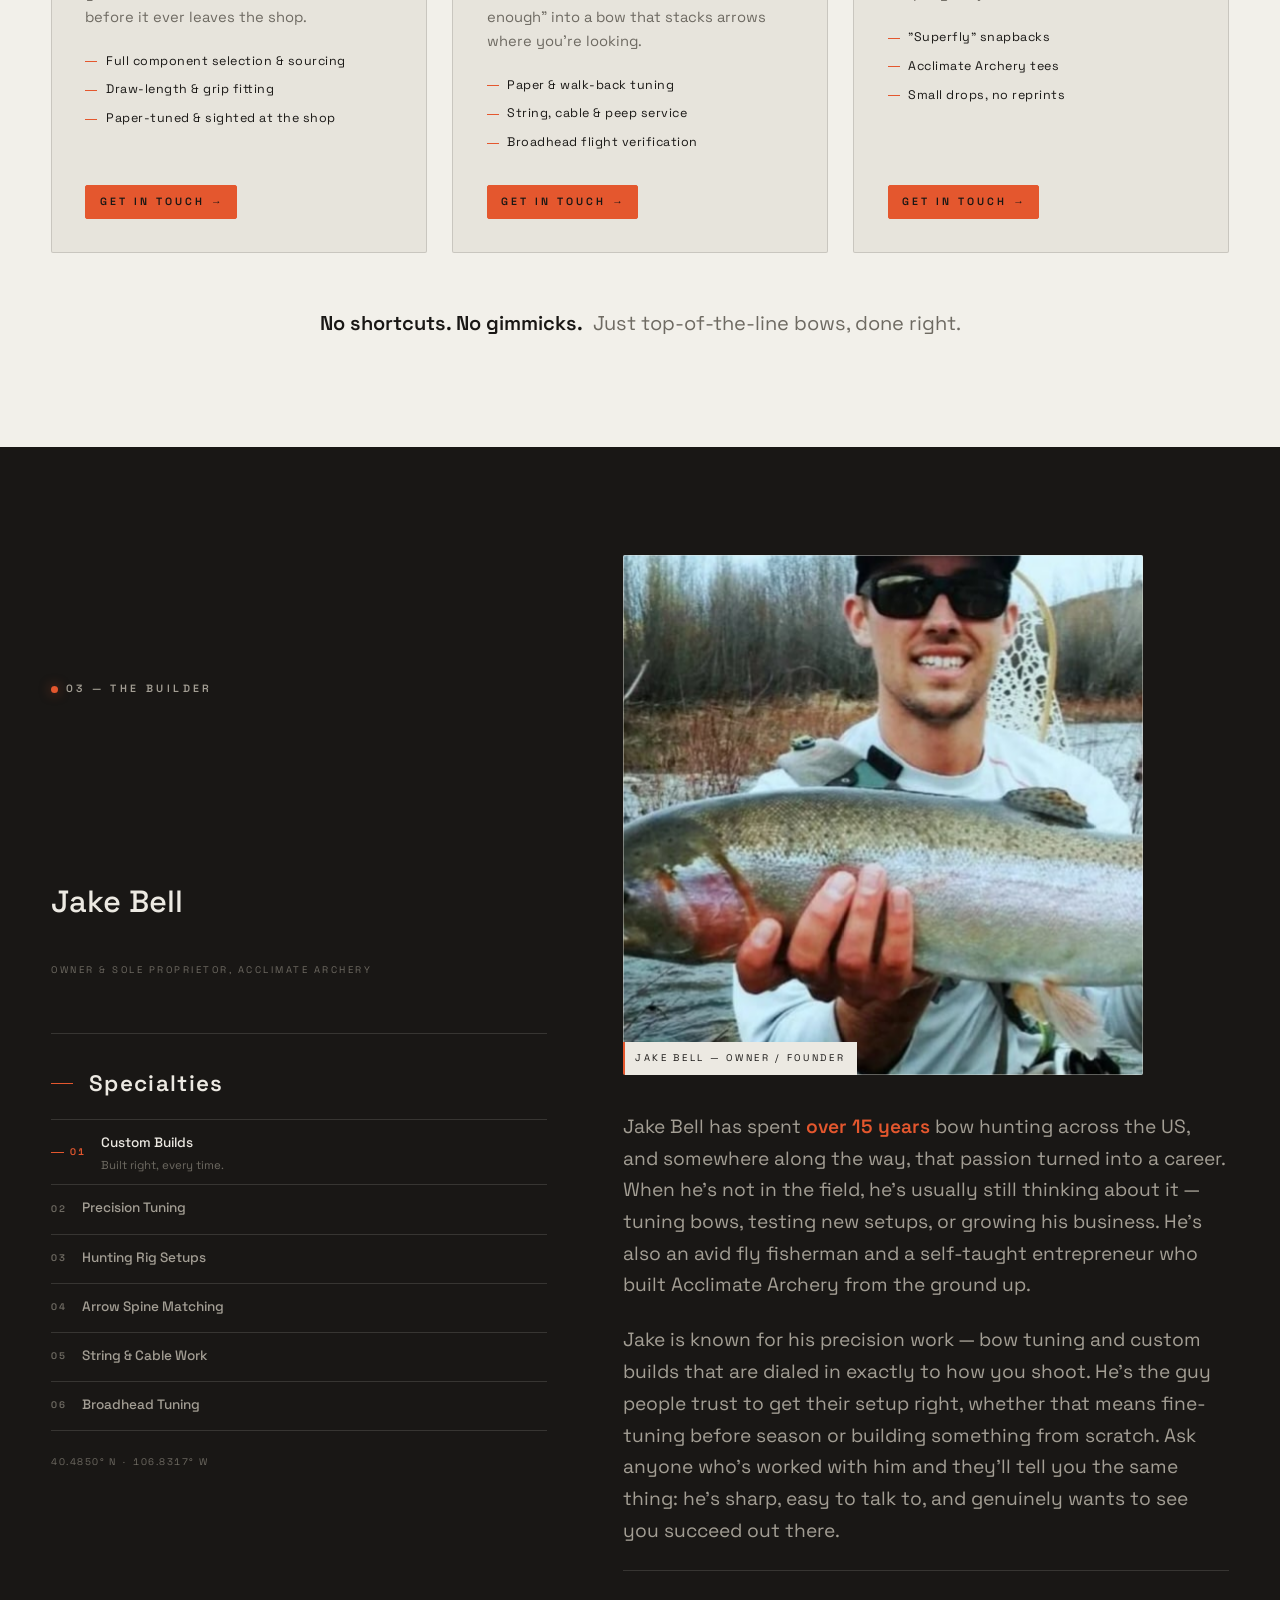
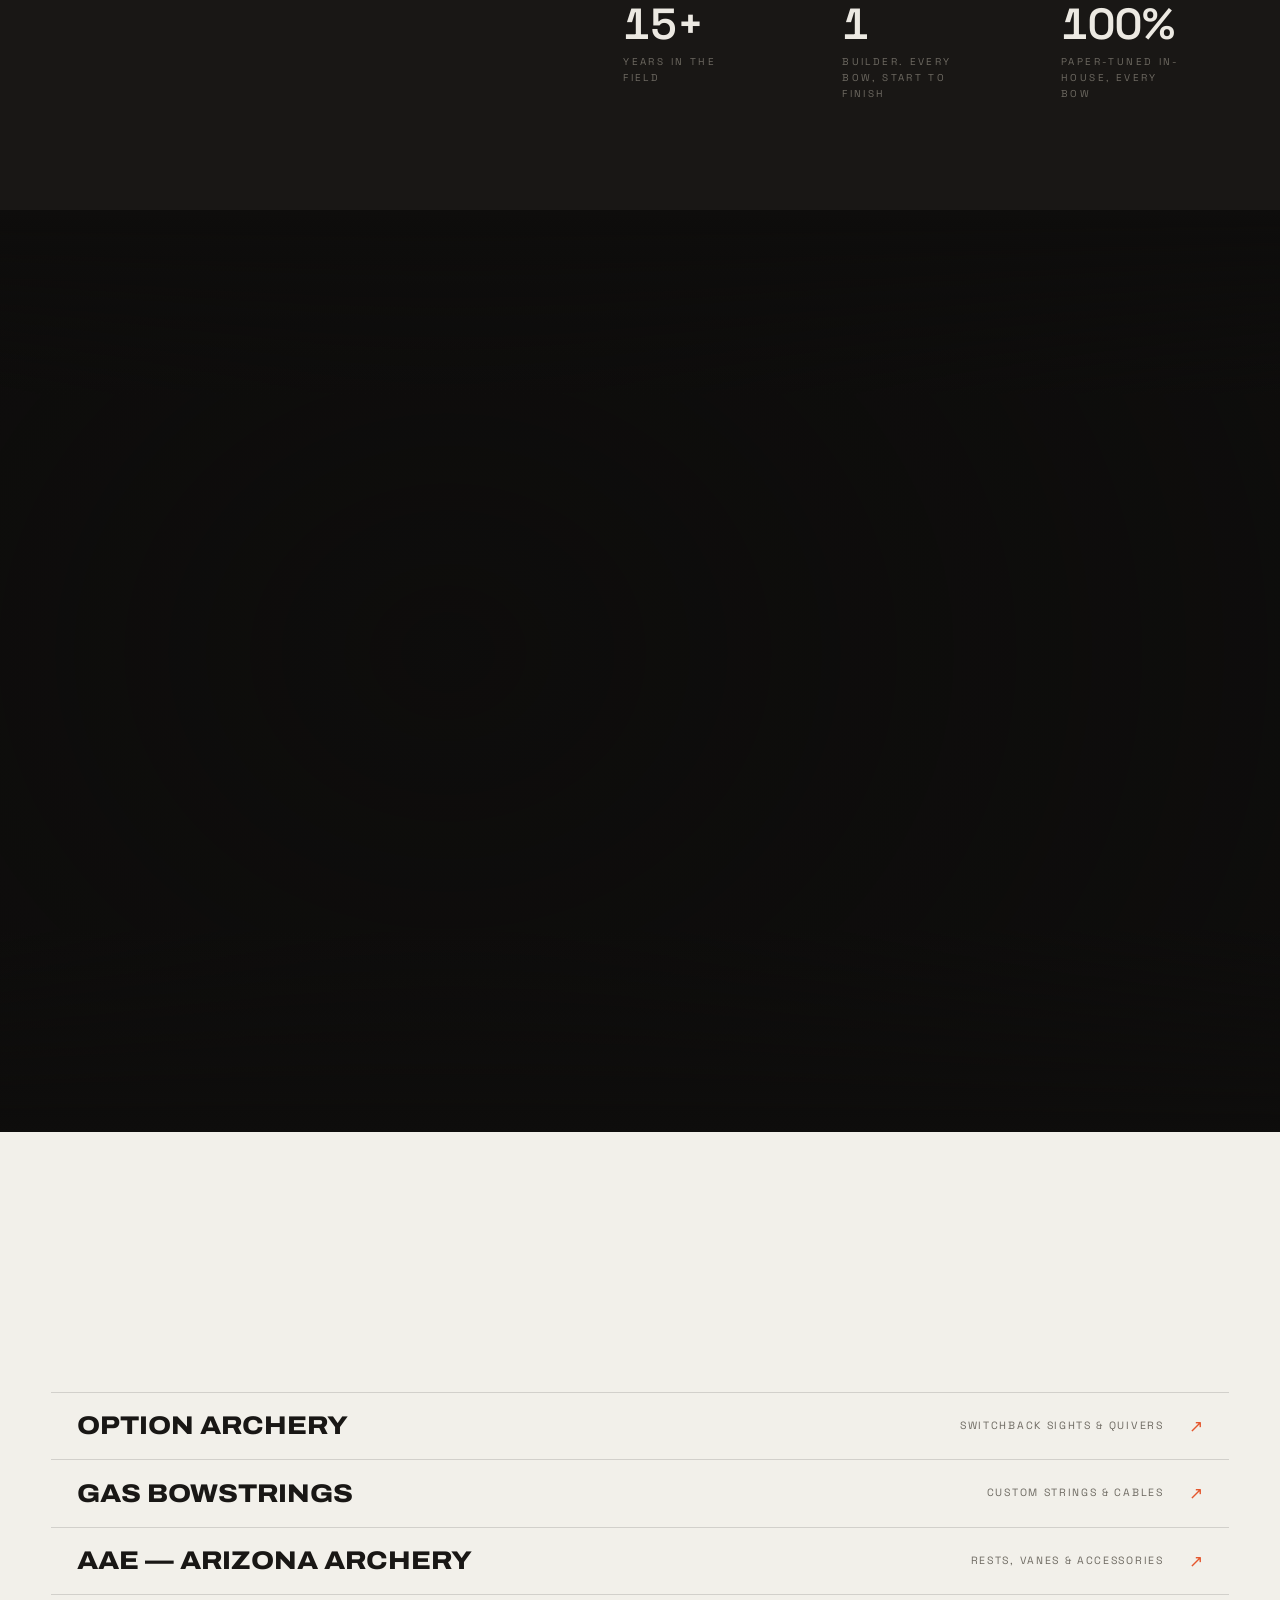
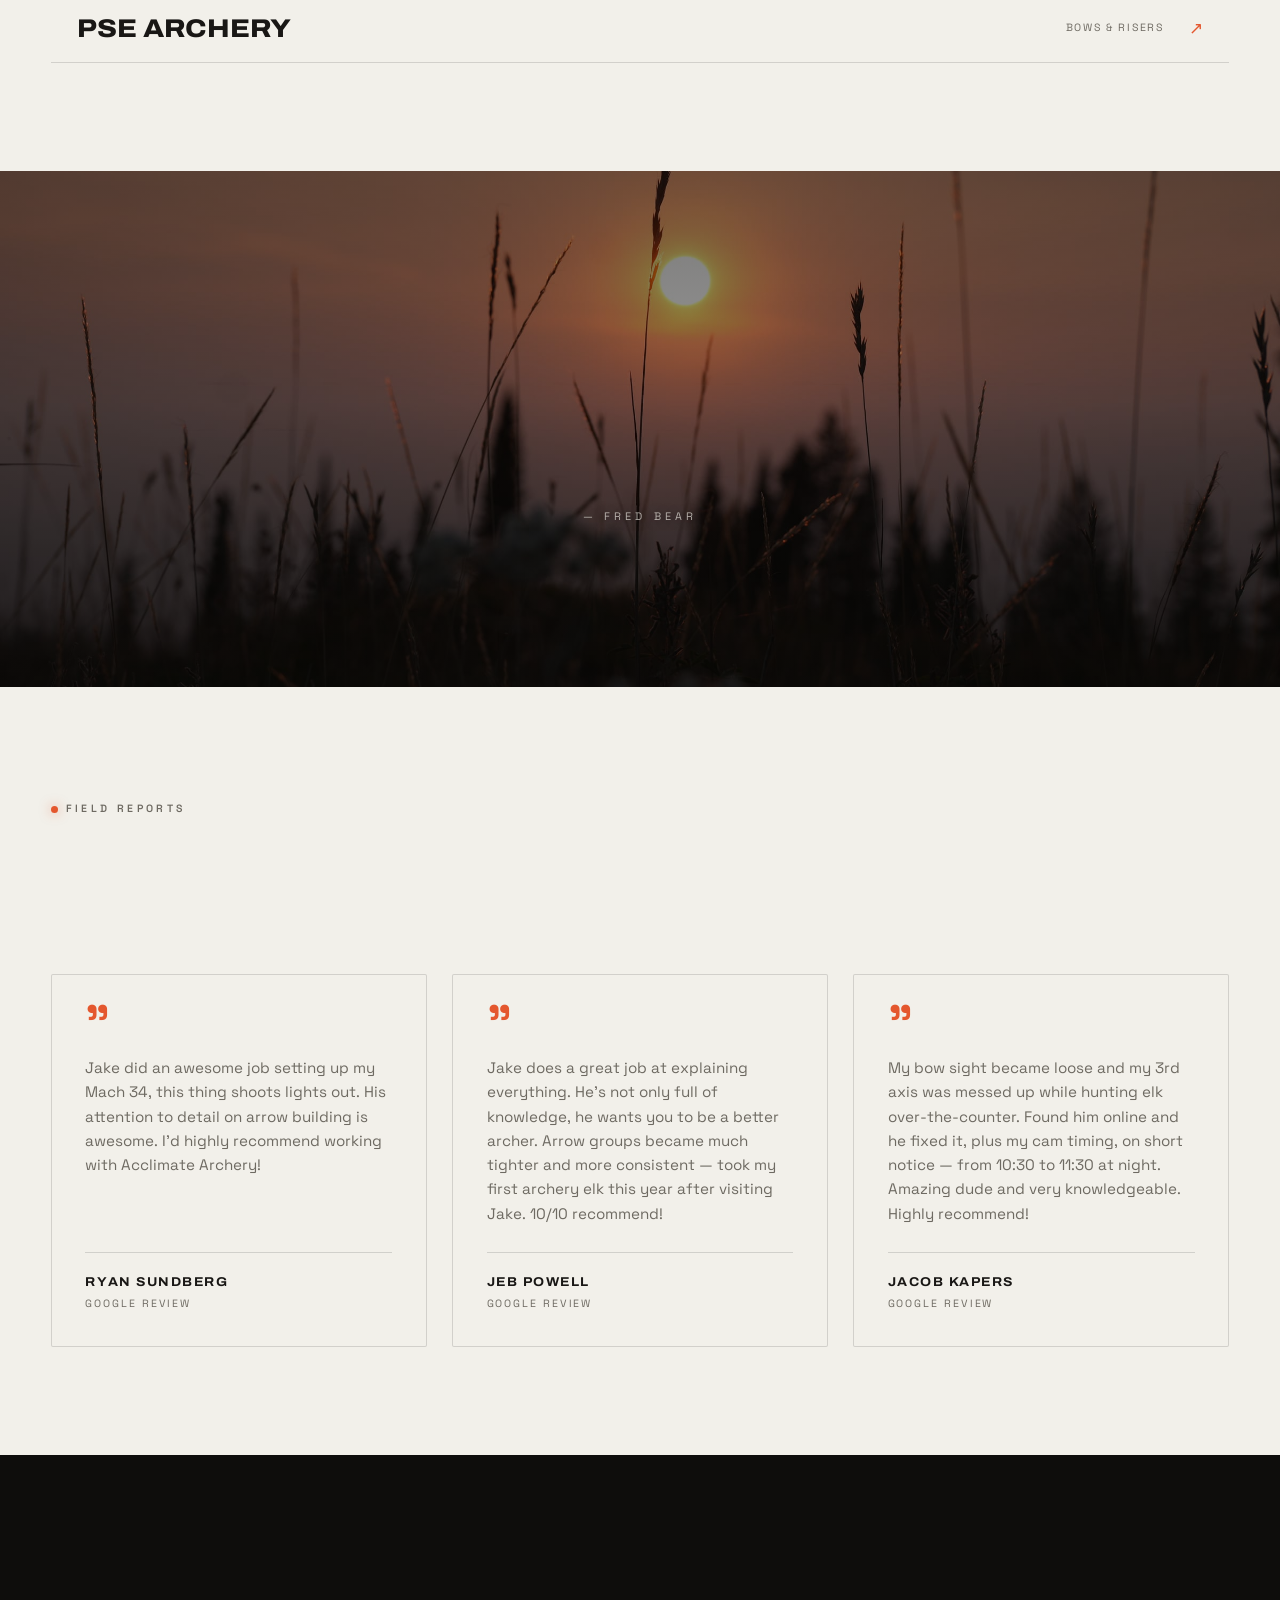
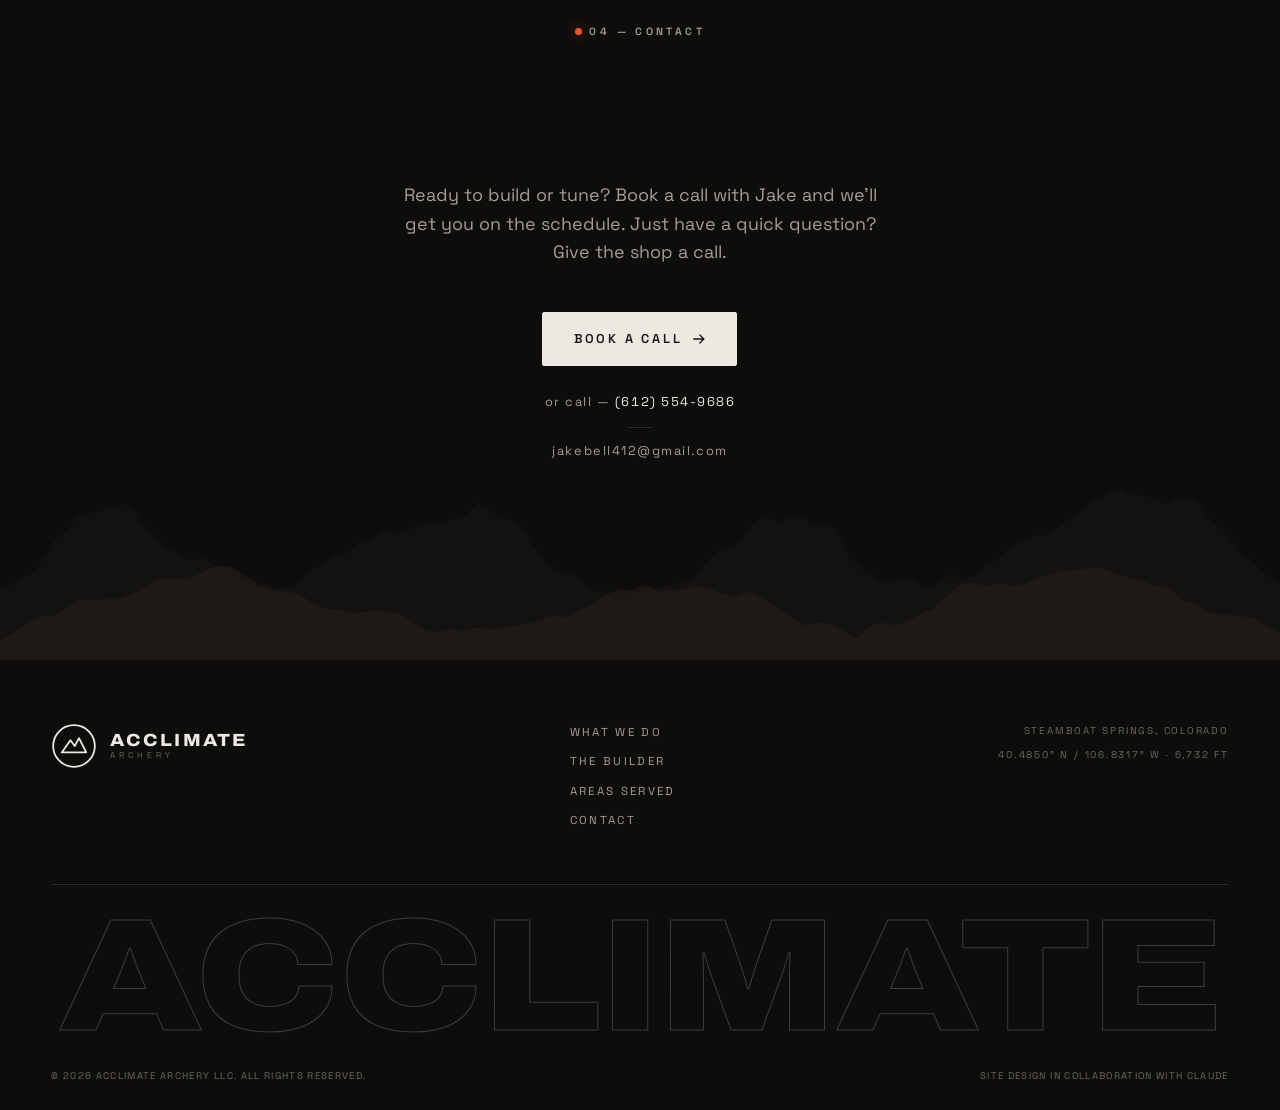
==== commit a7489d92: "Self-host fonts instead of loading Google Fonts Archivo (roman) and Space Grotesk as woff2 with font" ====
--- a/index.html
+++ b/index.html
@@ -44,10 +44,9 @@
   }
   </script>
 
-  <link rel="preconnect" href="https://fonts.googleapis.com" />
-  <link rel="preconnect" href="https://fonts.gstatic.com" crossorigin />
-  <link href="https://fonts.googleapis.com/css2?family=Archivo:ital,wght,wdth@0,100..900,62..125;1,100..900,62..125&family=Instrument+Serif:ital@0;1&family=Space+Grotesk:wght@300..700&display=swap" rel="stylesheet" />
-
+  <link rel="preload" href="fonts/space-grotesk-latin.woff2" as="font" type="font/woff2" crossorigin />
+  <link rel="preload" href="fonts/archivo-latin.woff2" as="font" type="font/woff2" crossorigin />
+  <link rel="stylesheet" href="css/fonts.css" />
   <link rel="stylesheet" href="css/style.css" />
   <link rel="icon" type="image/svg+xml" href="data:image/svg+xml,%3Csvg xmlns='http://www.w3.org/2000/svg' viewBox='0 0 64 64'%3E%3Ccircle cx='32' cy='32' r='30' fill='%23191715'/%3E%3Cpath d='M14 42 L27 24 L33 32 L40 20 L52 42 Z' fill='none' stroke='%23ece9e2' stroke-width='3' stroke-linejoin='round'/%3E%3C/svg%3E" />
 </head>
--- a/css/fonts.css
+++ b/css/fonts.css
@@ -0,0 +1,54 @@
+/* Self-hosted fonts (SIL Open Font License 1.1). Downloaded from Google Fonts;
+   see fonts/OFL.txt. Only the faces the site actually uses are included. */
+
+@font-face {
+  font-family: 'Archivo';
+  font-style: normal;
+  font-weight: 100 900;
+  font-stretch: 62% 125%;
+  font-display: swap;
+  src: url(../fonts/archivo-vietnamese.woff2) format('woff2');
+  unicode-range: U+0102-0103, U+0110-0111, U+0128-0129, U+0168-0169, U+01A0-01A1, U+01AF-01B0, U+0300-0301, U+0303-0304, U+0308-0309, U+0323, U+0329, U+1EA0-1EF9, U+20AB;
+}
+@font-face {
+  font-family: 'Archivo';
+  font-style: normal;
+  font-weight: 100 900;
+  font-stretch: 62% 125%;
+  font-display: swap;
+  src: url(../fonts/archivo-latin-ext.woff2) format('woff2');
+  unicode-range: U+0100-02BA, U+02BD-02C5, U+02C7-02CC, U+02CE-02D7, U+02DD-02FF, U+0304, U+0308, U+0329, U+1D00-1DBF, U+1E00-1E9F, U+1EF2-1EFF, U+2020, U+20A0-20AB, U+20AD-20C4, U+2113, U+2C60-2C7F, U+A720-A7FF;
+}
+@font-face {
+  font-family: 'Archivo';
+  font-style: normal;
+  font-weight: 100 900;
+  font-stretch: 62% 125%;
+  font-display: swap;
+  src: url(../fonts/archivo-latin.woff2) format('woff2');
+  unicode-range: U+0000-00FF, U+0131, U+0152-0153, U+02BB-02BC, U+02C6, U+02DA, U+02DC, U+0304, U+0308, U+0329, U+2000-206F, U+20AC, U+2122, U+2191, U+2193, U+2212, U+2215, U+FEFF, U+FFFD;
+}
+@font-face {
+  font-family: 'Space Grotesk';
+  font-style: normal;
+  font-weight: 300 700;
+  font-display: swap;
+  src: url(../fonts/space-grotesk-vietnamese.woff2) format('woff2');
+  unicode-range: U+0102-0103, U+0110-0111, U+0128-0129, U+0168-0169, U+01A0-01A1, U+01AF-01B0, U+0300-0301, U+0303-0304, U+0308-0309, U+0323, U+0329, U+1EA0-1EF9, U+20AB;
+}
+@font-face {
+  font-family: 'Space Grotesk';
+  font-style: normal;
+  font-weight: 300 700;
+  font-display: swap;
+  src: url(../fonts/space-grotesk-latin-ext.woff2) format('woff2');
+  unicode-range: U+0100-02BA, U+02BD-02C5, U+02C7-02CC, U+02CE-02D7, U+02DD-02FF, U+0304, U+0308, U+0329, U+1D00-1DBF, U+1E00-1E9F, U+1EF2-1EFF, U+2020, U+20A0-20AB, U+20AD-20C4, U+2113, U+2C60-2C7F, U+A720-A7FF;
+}
+@font-face {
+  font-family: 'Space Grotesk';
+  font-style: normal;
+  font-weight: 300 700;
+  font-display: swap;
+  src: url(../fonts/space-grotesk-latin.woff2) format('woff2');
+  unicode-range: U+0000-00FF, U+0131, U+0152-0153, U+02BB-02BC, U+02C6, U+02DA, U+02DC, U+0304, U+0308, U+0329, U+2000-206F, U+20AC, U+2122, U+2191, U+2193, U+2212, U+2215, U+FEFF, U+FFFD;
+}
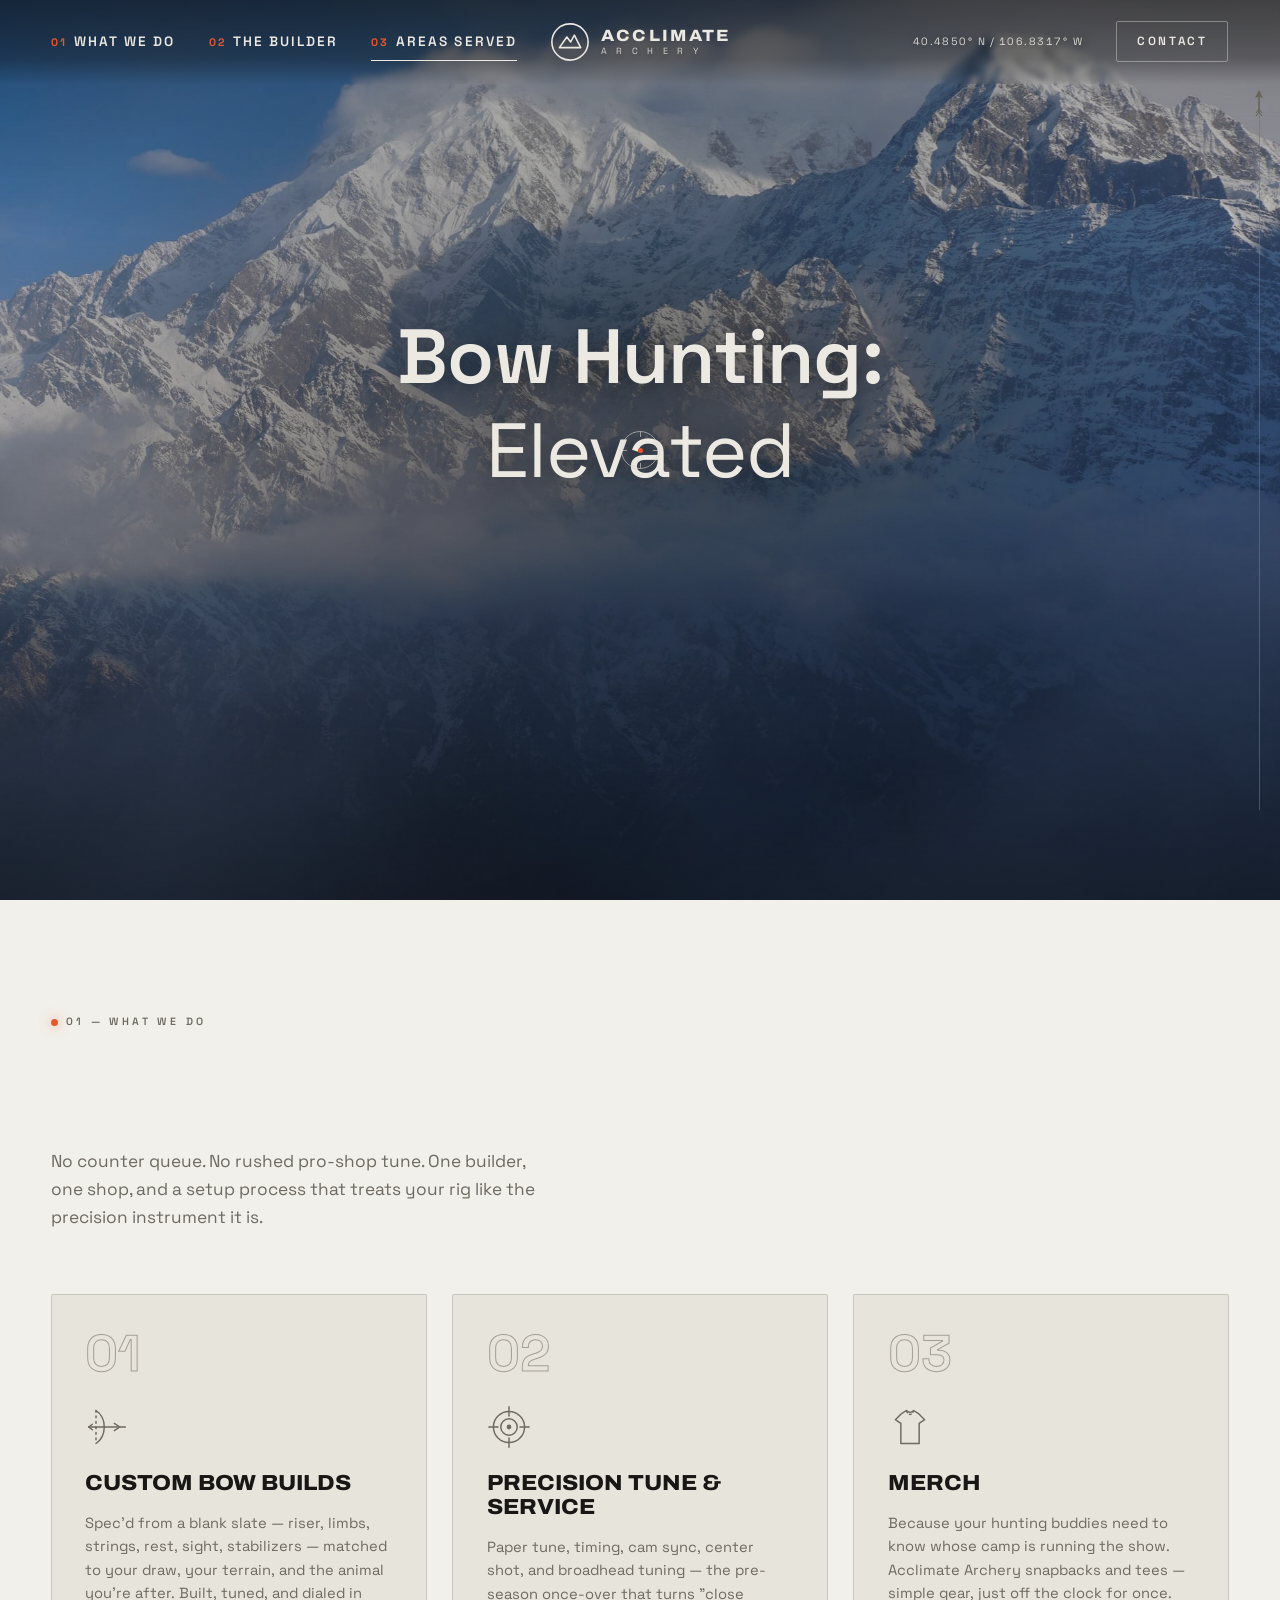
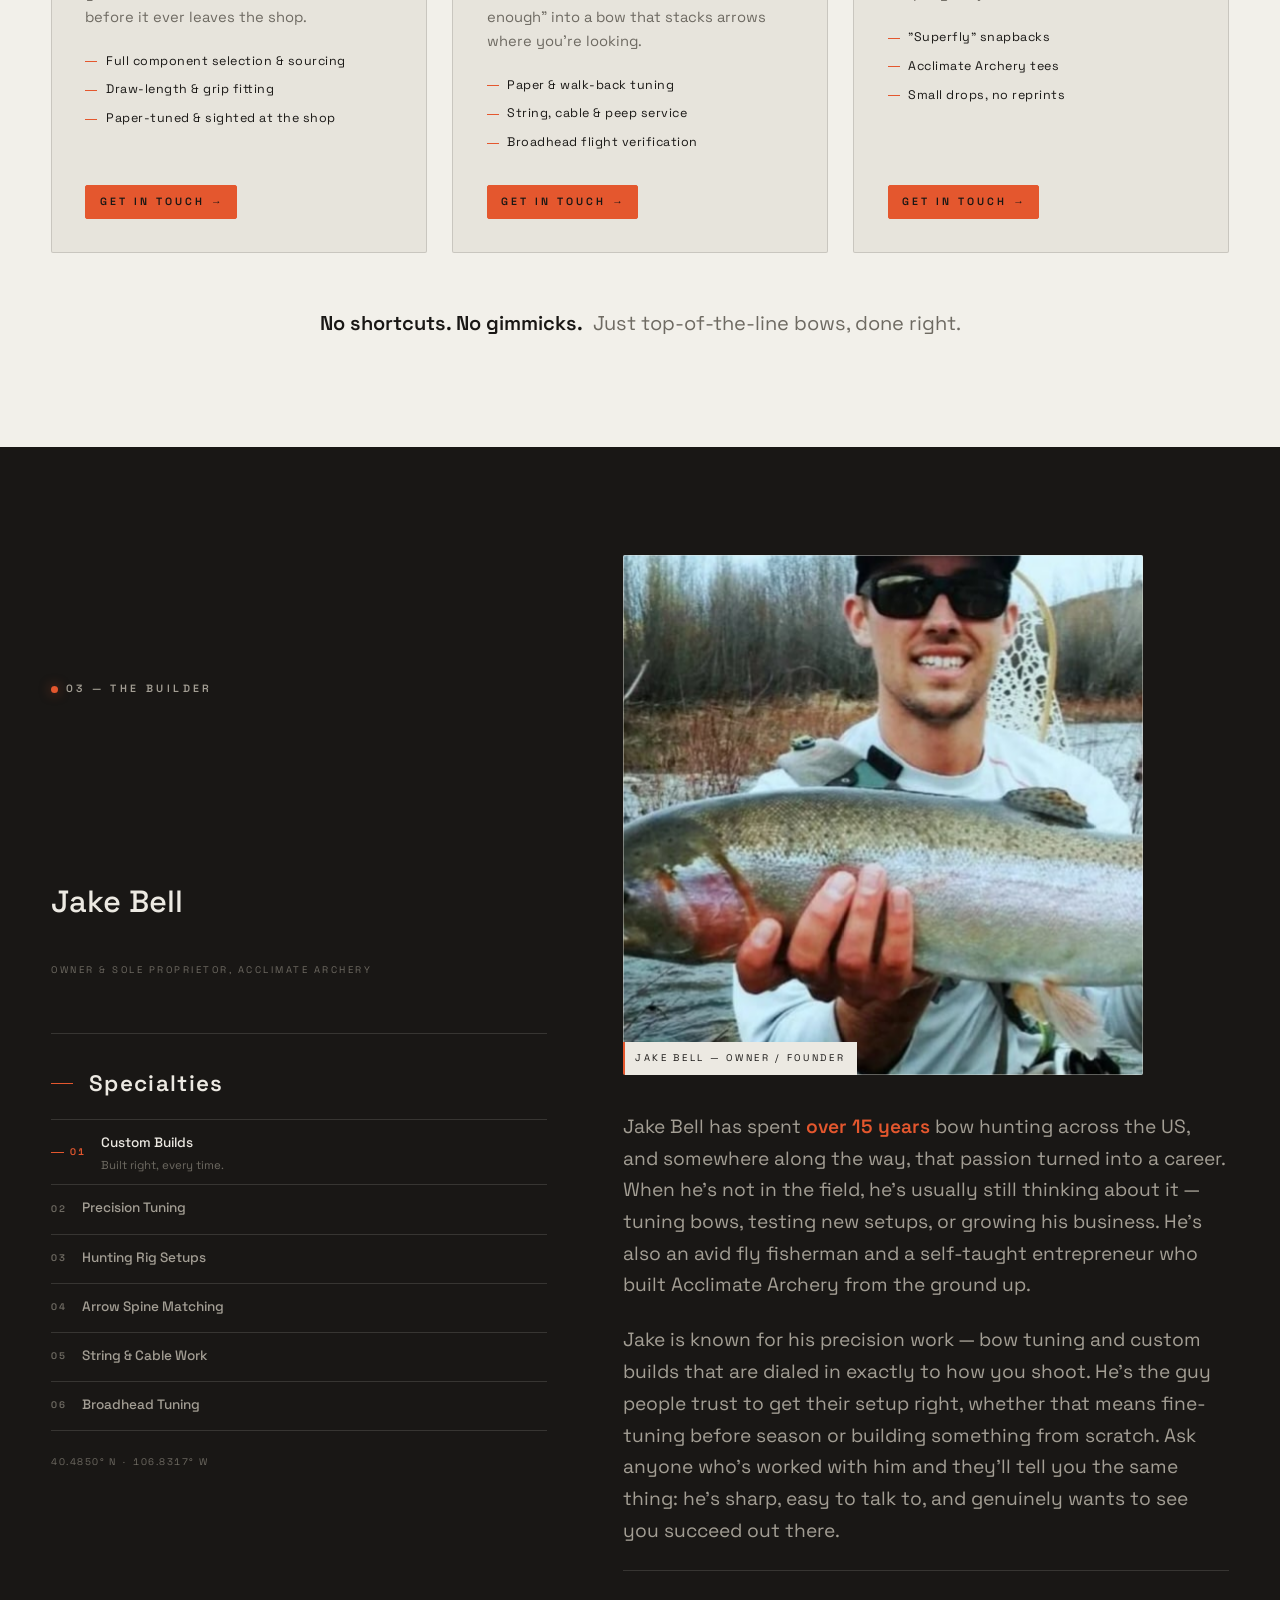
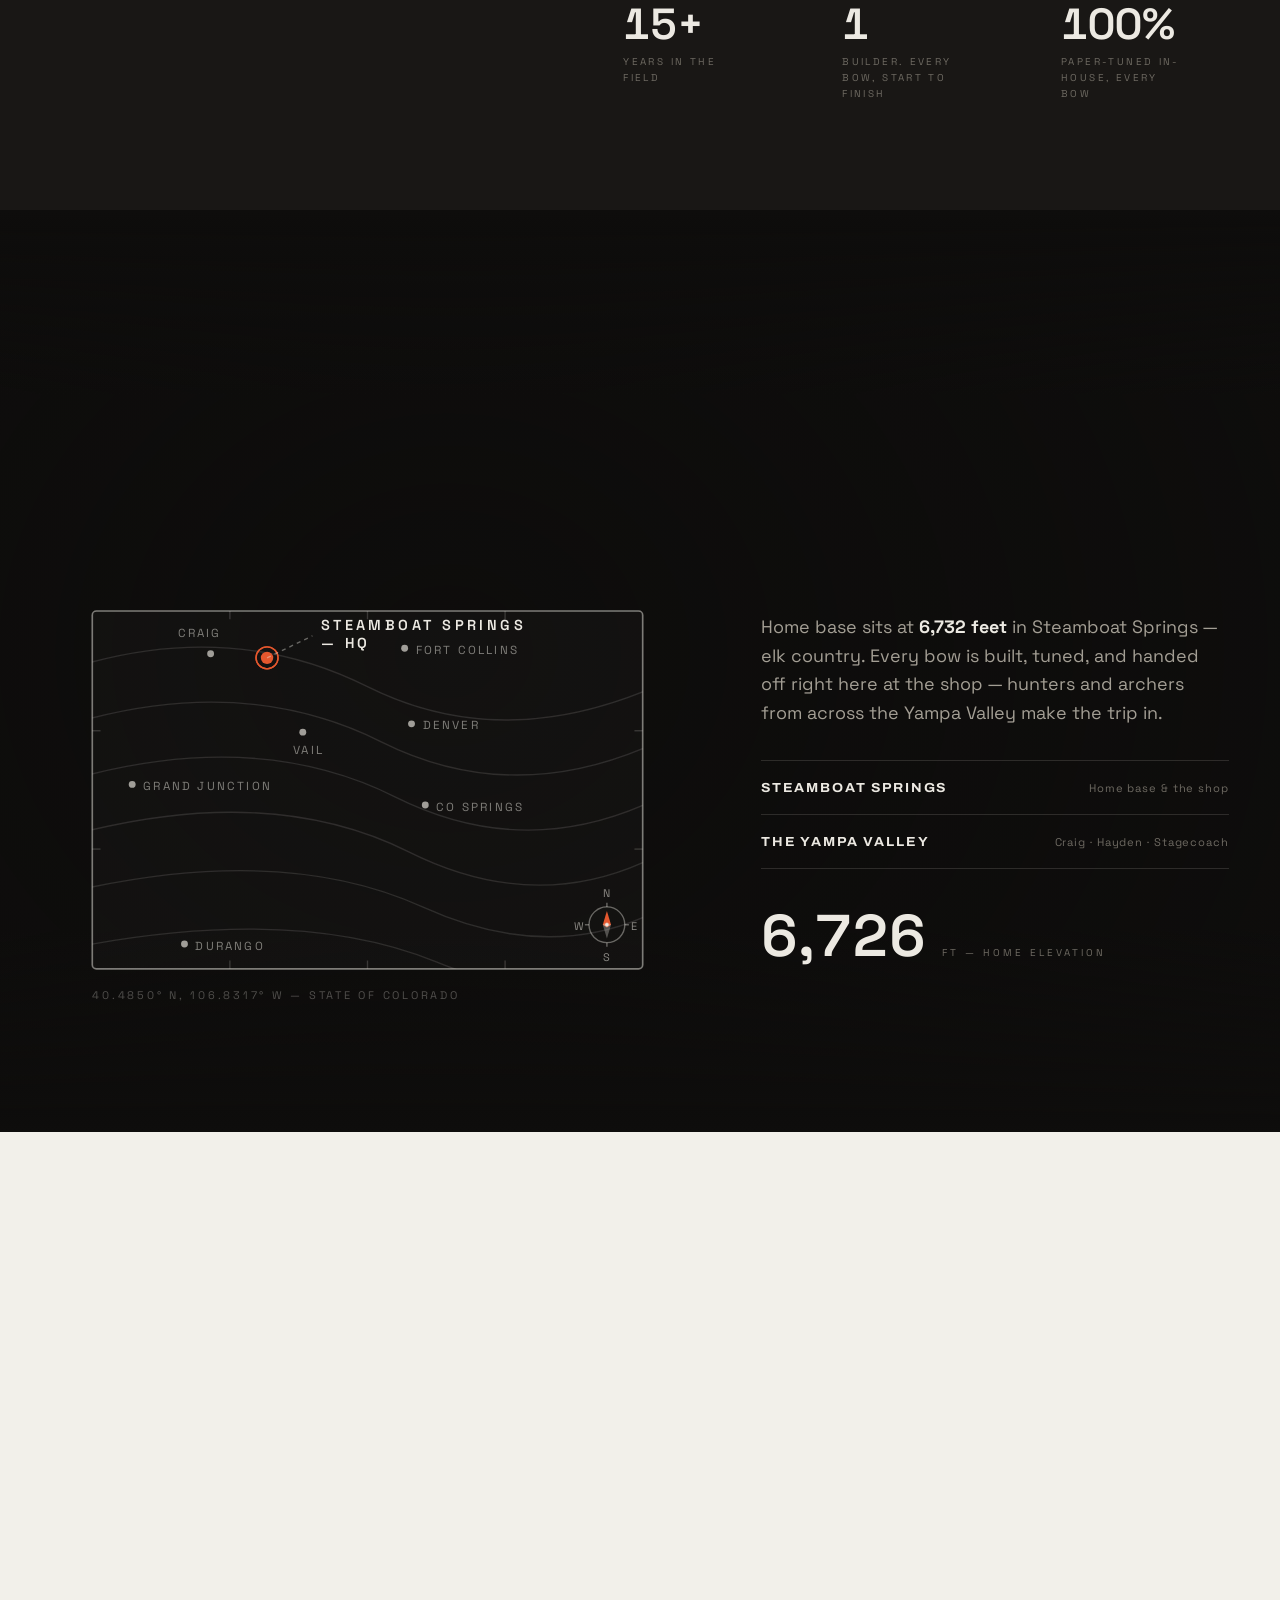
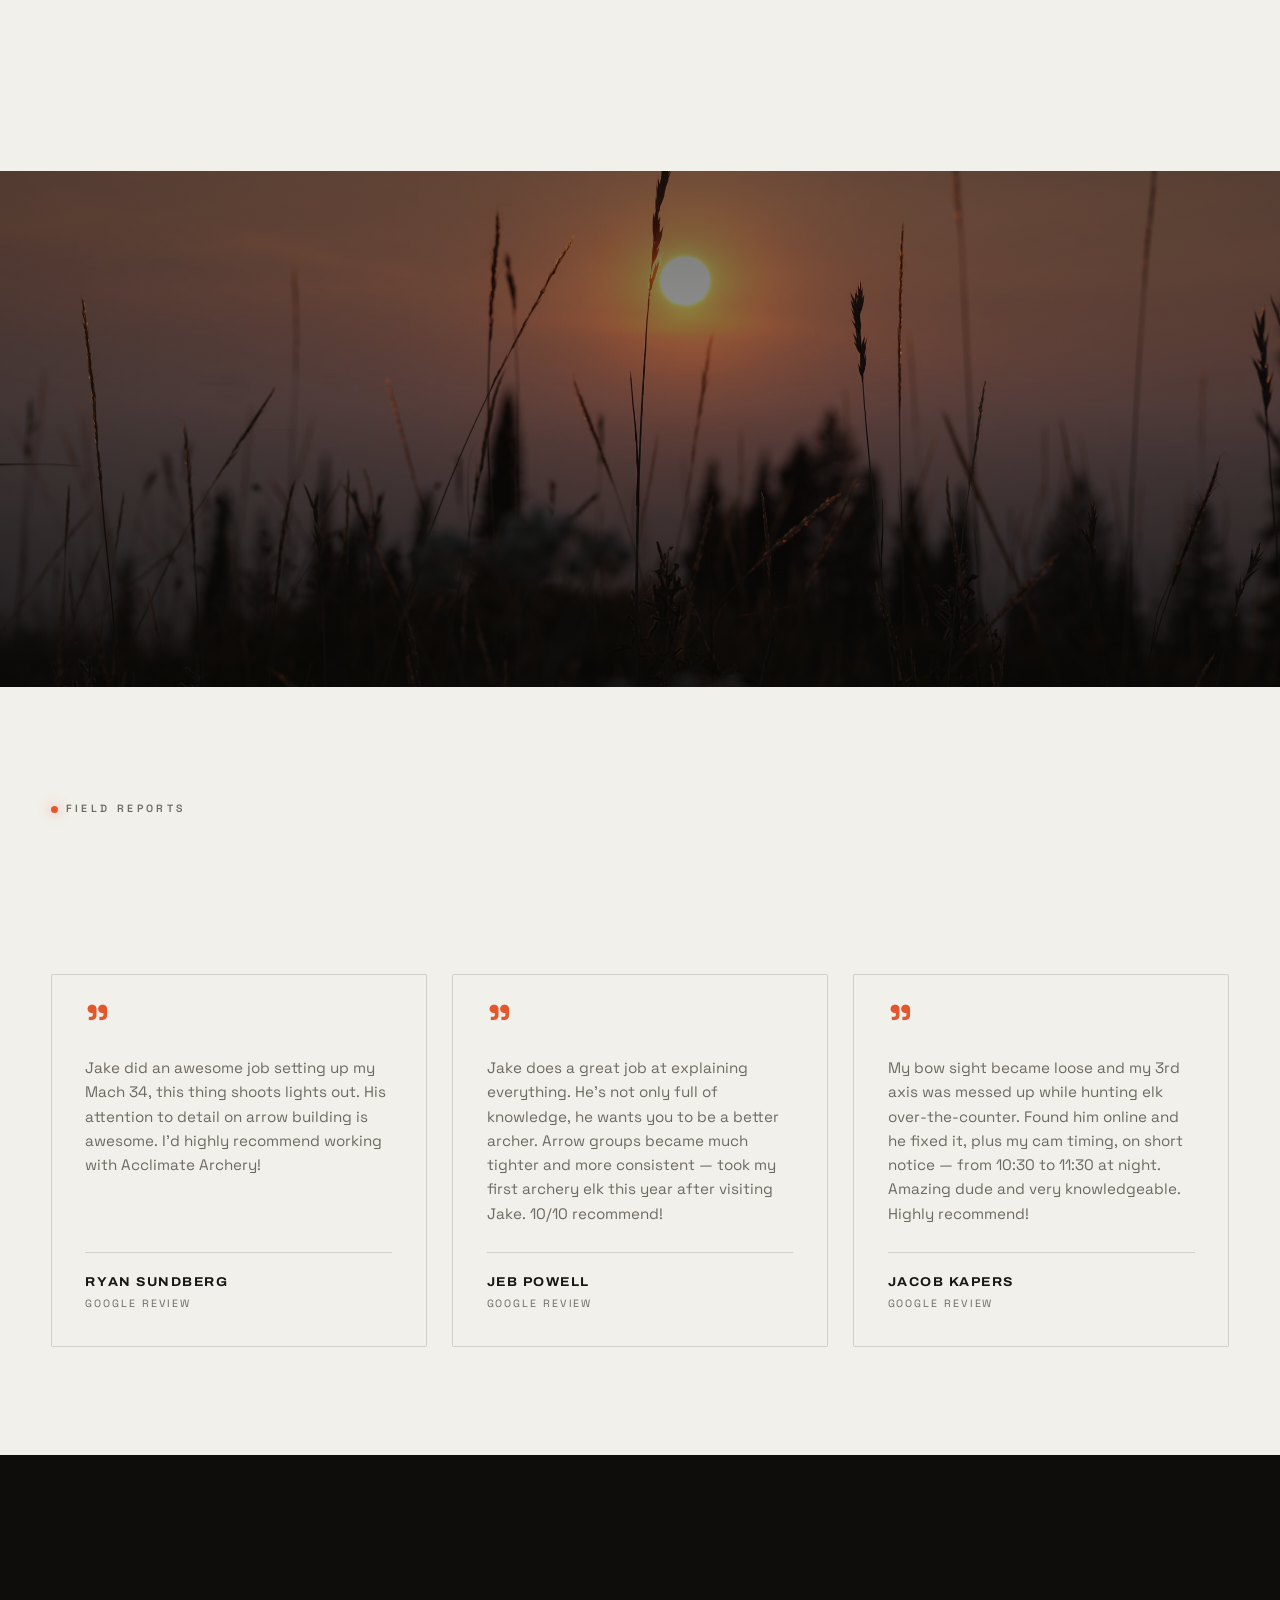
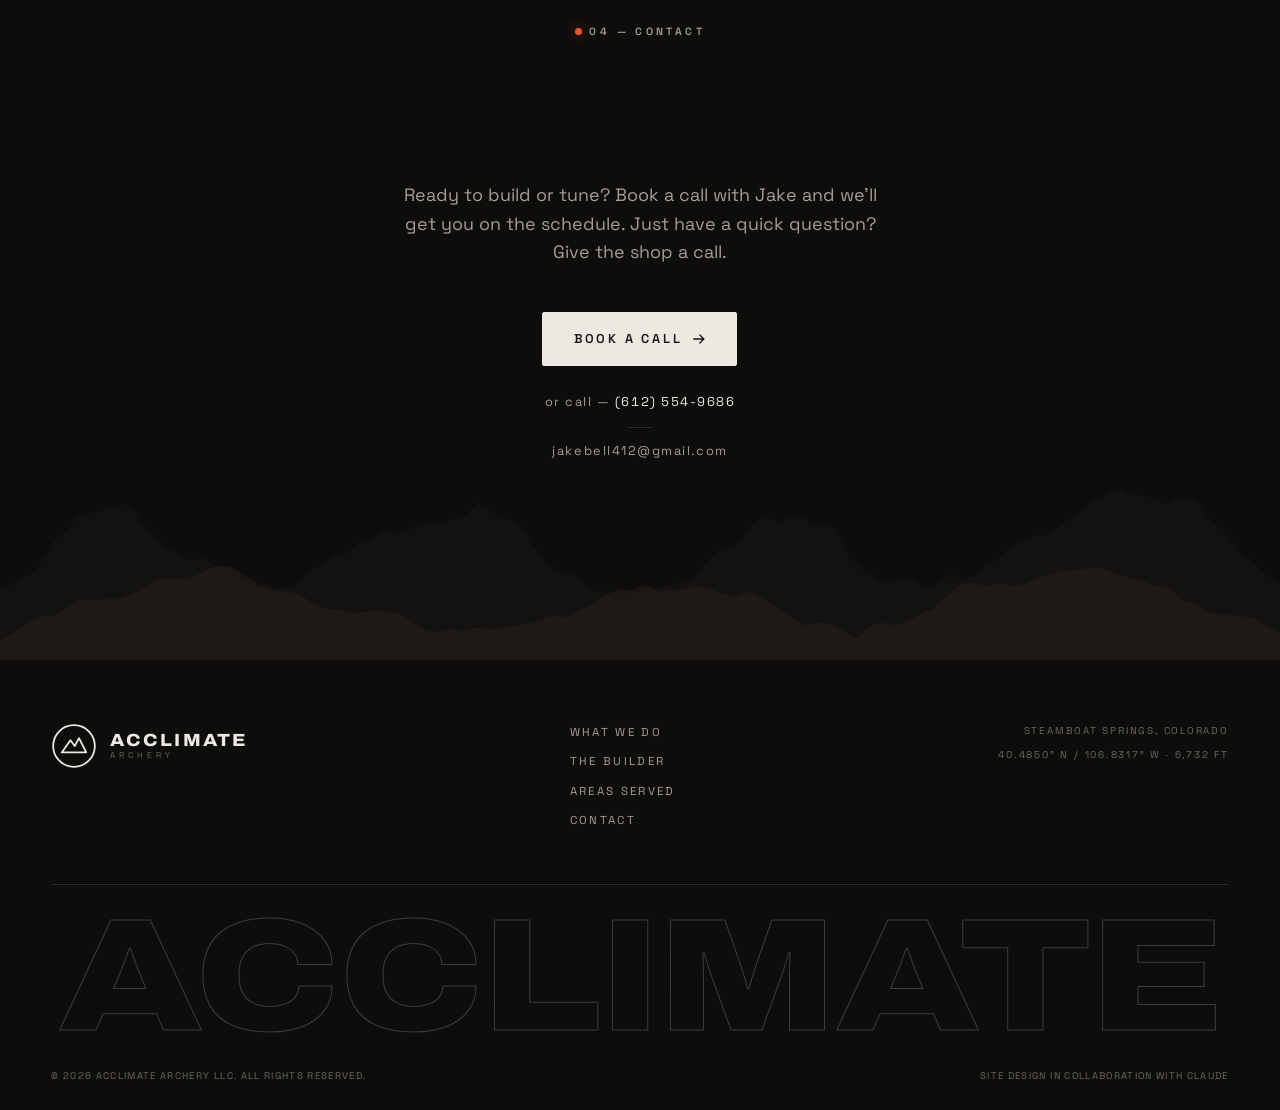
==== commit 4bf01887: "Add security headers and a strict Content-Security-Policy vercel.json sets HSTS (includeSubDomains)," ====
--- a/index.html
+++ b/index.html
@@ -48,7 +48,7 @@
   <link rel="preload" href="fonts/archivo-latin.woff2" as="font" type="font/woff2" crossorigin />
   <link rel="stylesheet" href="css/fonts.css" />
   <link rel="stylesheet" href="css/style.css" />
-  <link rel="icon" type="image/svg+xml" href="data:image/svg+xml,%3Csvg xmlns='http://www.w3.org/2000/svg' viewBox='0 0 64 64'%3E%3Ccircle cx='32' cy='32' r='30' fill='%23191715'/%3E%3Cpath d='M14 42 L27 24 L33 32 L40 20 L52 42 Z' fill='none' stroke='%23ece9e2' stroke-width='3' stroke-linejoin='round'/%3E%3C/svg%3E" />
+  <link rel="icon" type="image/svg+xml" href="favicon.svg" />
 </head>
 <body data-theme="dark">
 
@@ -462,7 +462,7 @@
                   <text x="105" y="286">DURANGO</text>
                 </g>
               </g>
-              <g class="territory__marker" style="--mx: 157px; --my: 74px;">
+              <g class="territory__marker">
                 <circle class="territory__pulse" cx="157" cy="74" r="8"/>
                 <circle class="territory__pulse territory__pulse--2" cx="157" cy="74" r="8"/>
                 <circle cx="157" cy="74" r="4.5" class="territory__dot"/>
--- a/css/style.css
+++ b/css/style.css
@@ -482,7 +482,7 @@
 .hero__mist, .hero__snow { position: absolute; inset: 0; width: 100%; height: 100%; }
 .hero__grain {
   position: absolute; inset: -50%;
-  background-image: url("data:image/svg+xml,%3Csvg viewBox='0 0 250 250' xmlns='http://www.w3.org/2000/svg'%3E%3Cfilter id='n'%3E%3CfeTurbulence type='fractalNoise' baseFrequency='0.9' numOctaves='2' stitchTiles='stitch'/%3E%3C/filter%3E%3Crect width='100%25' height='100%25' filter='url(%23n)' opacity='0.5'/%3E%3C/svg%3E");
+  background-image: url("../Images/grain.svg");
   opacity: 0.035; pointer-events: none;
 }
 .hero__vignette {
@@ -886,6 +886,7 @@
 .territory__border {
   stroke: rgba(236,233,226,0.5); stroke-width: 1.2; fill: rgba(236,233,226,0.02);
 }
+.territory__marker { --mx: 157px; --my: 74px; }
 .territory__dot { fill: var(--ember); }
 .territory__pulse {
   fill: none; stroke: var(--ember); stroke-width: 1;
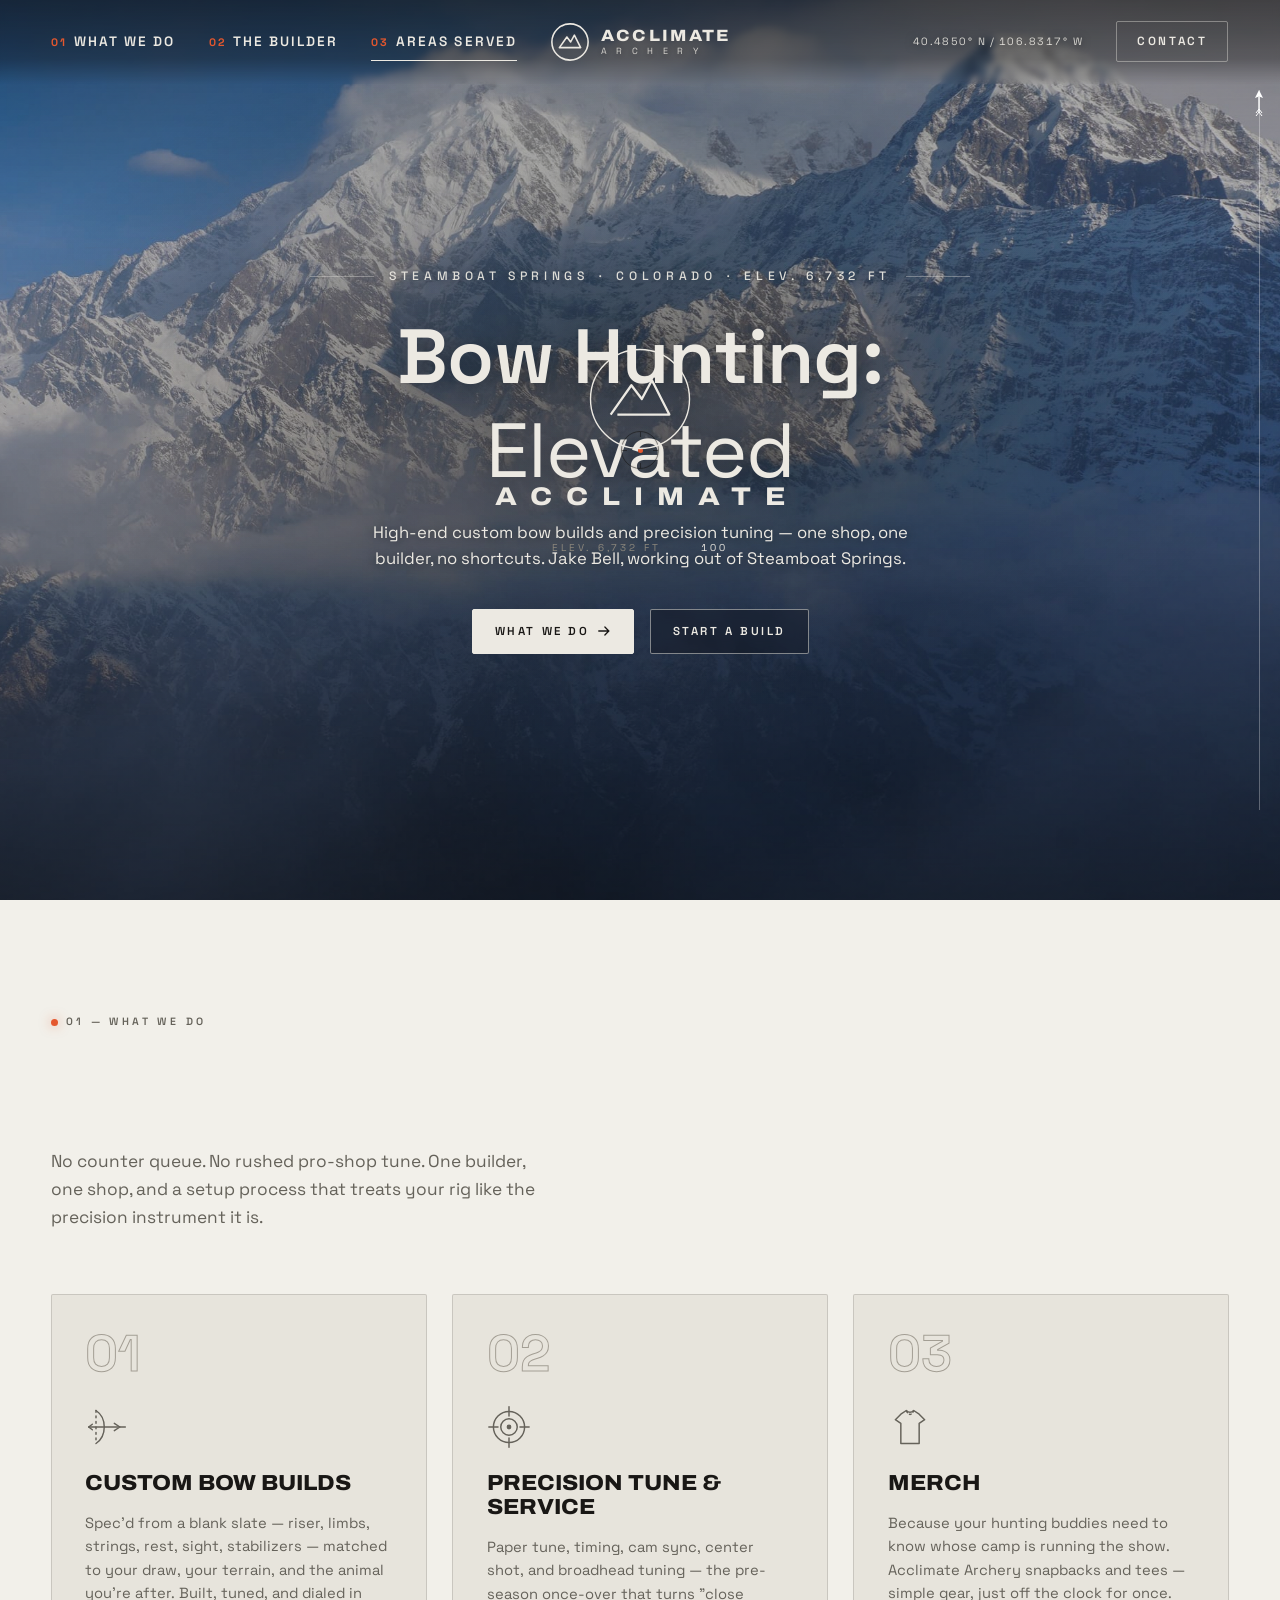
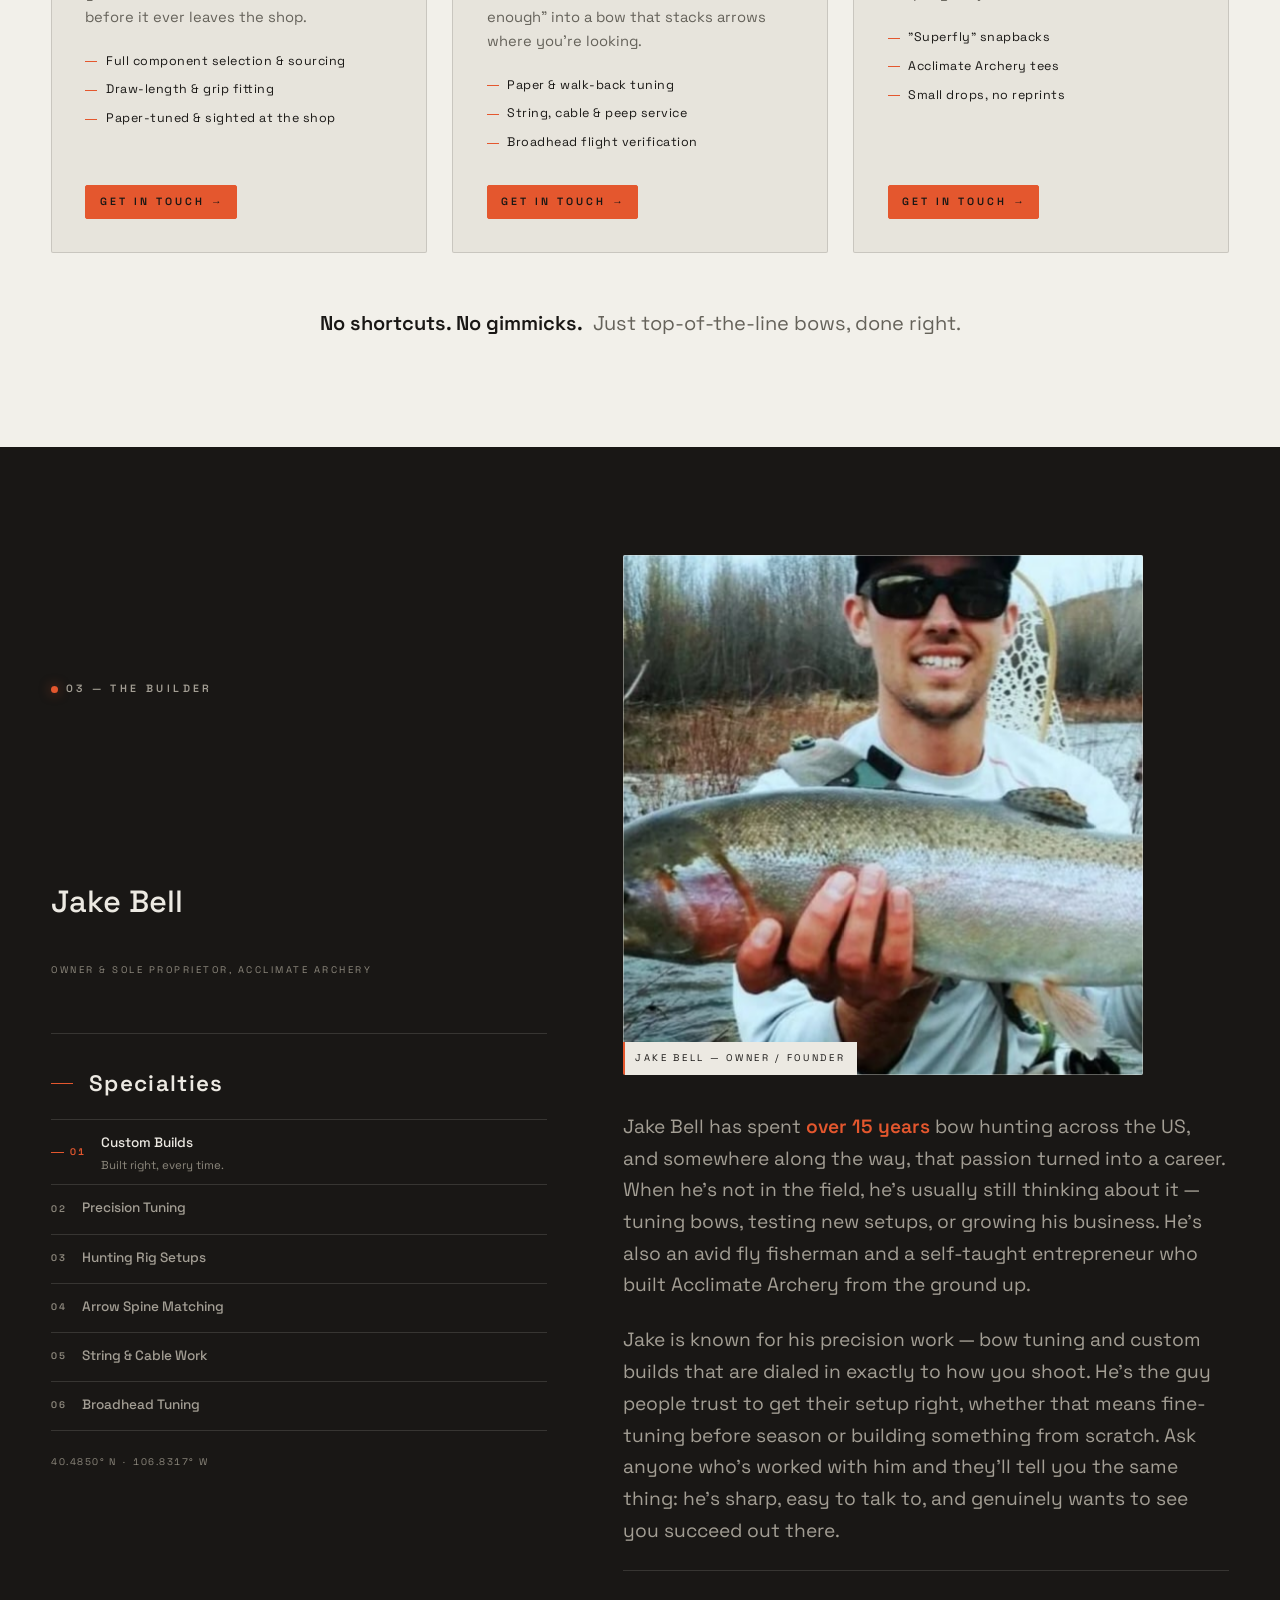
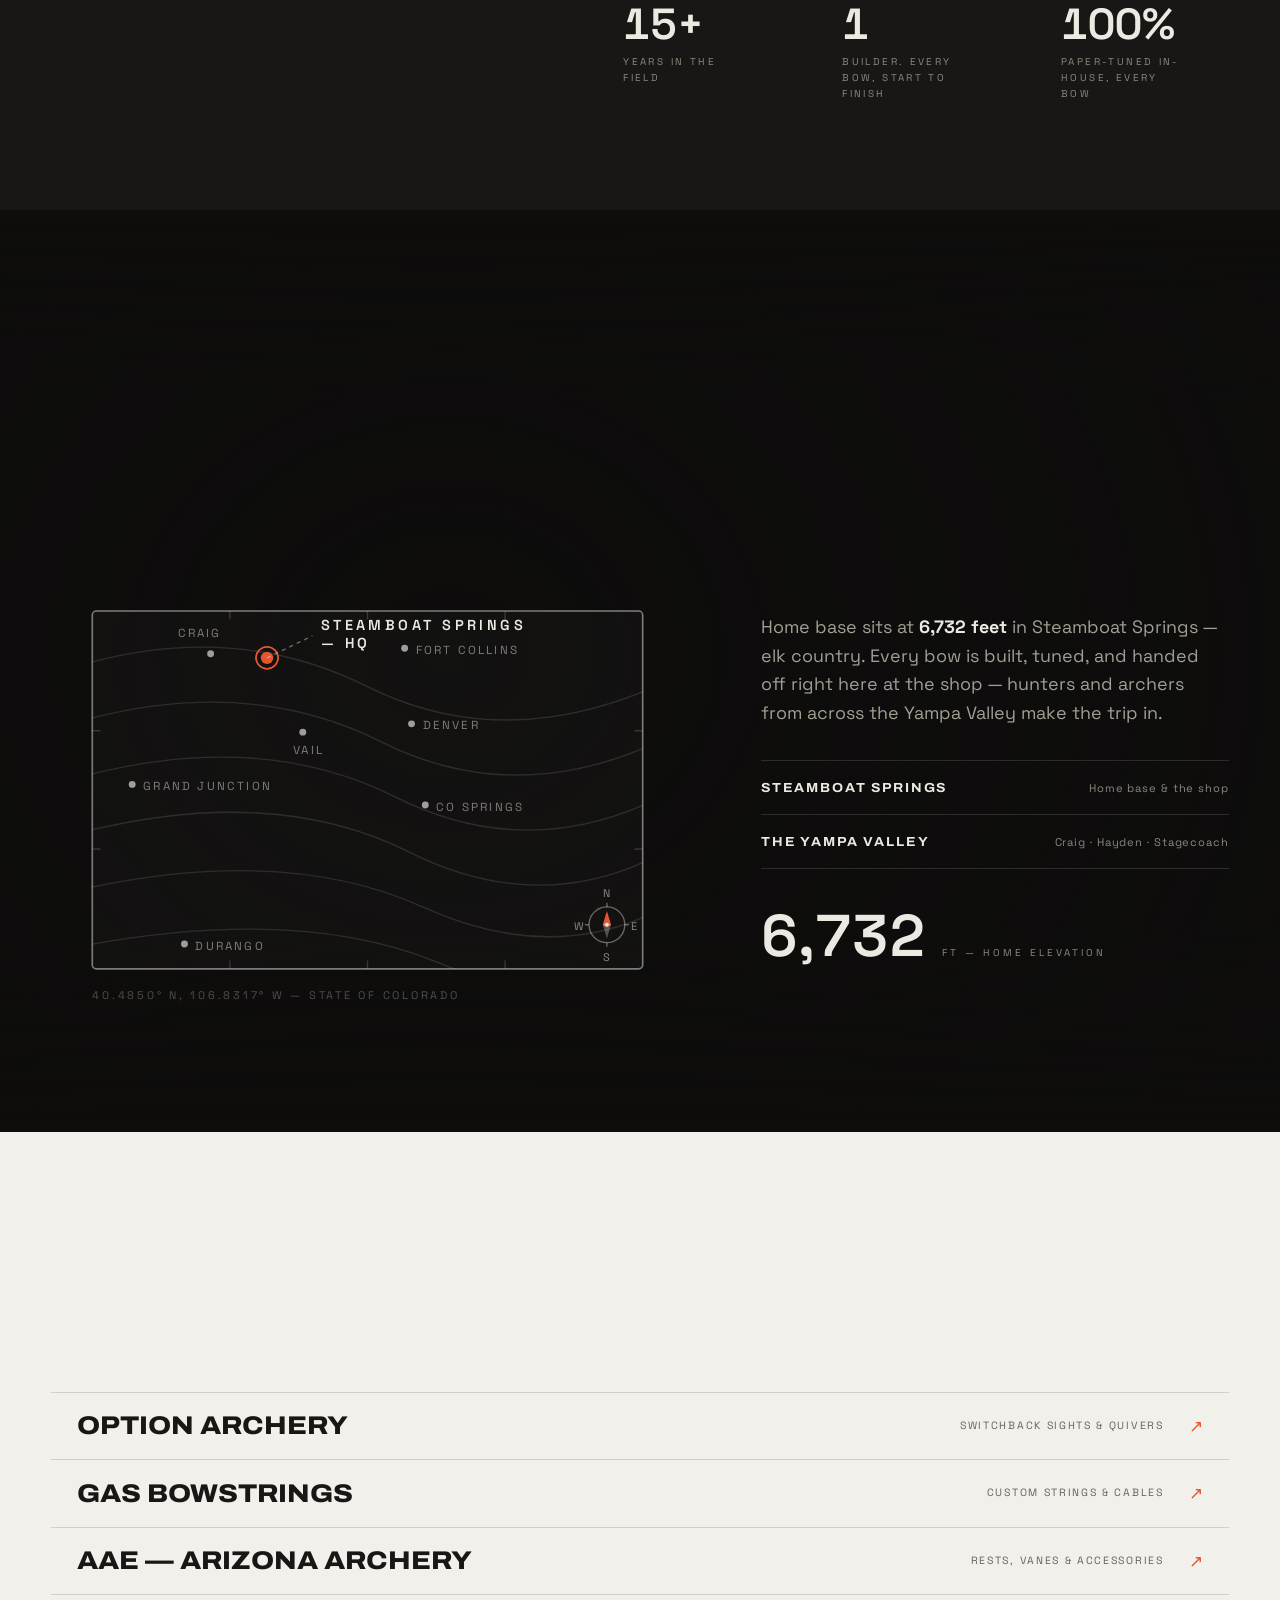
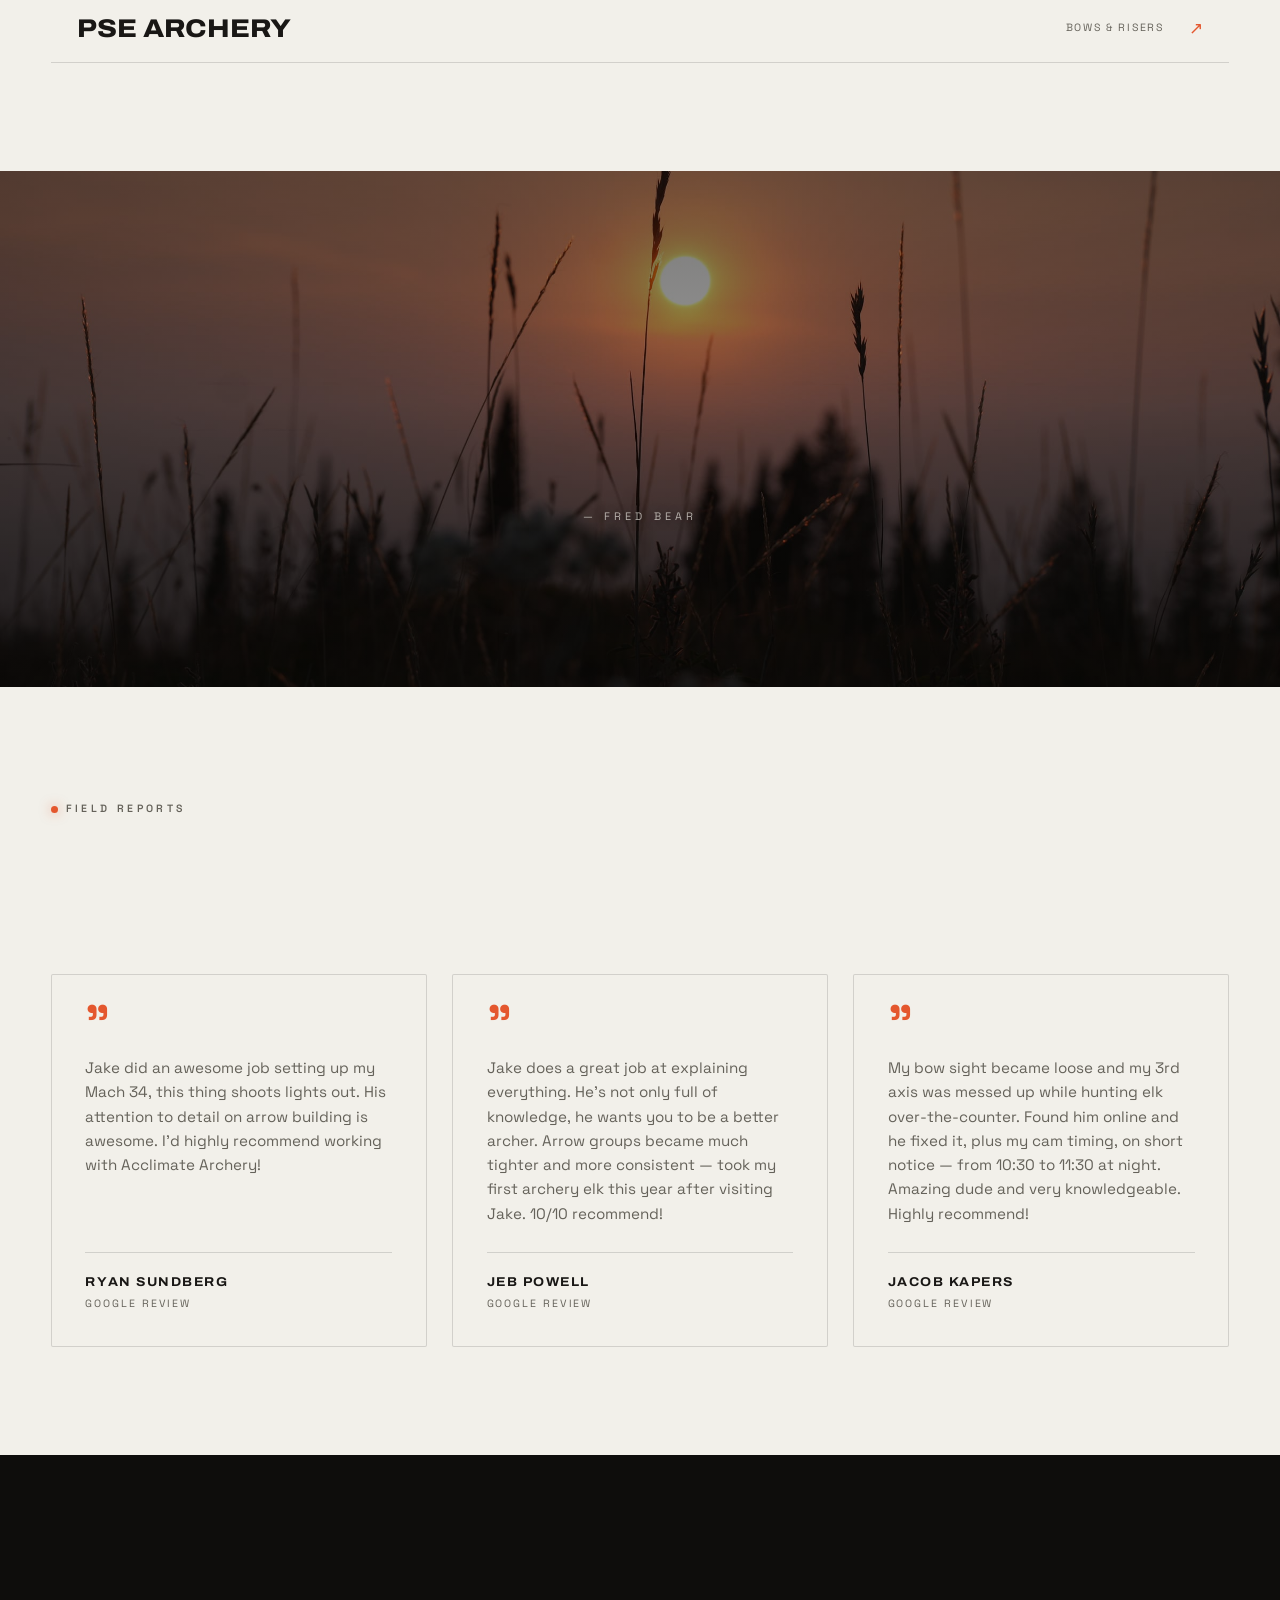
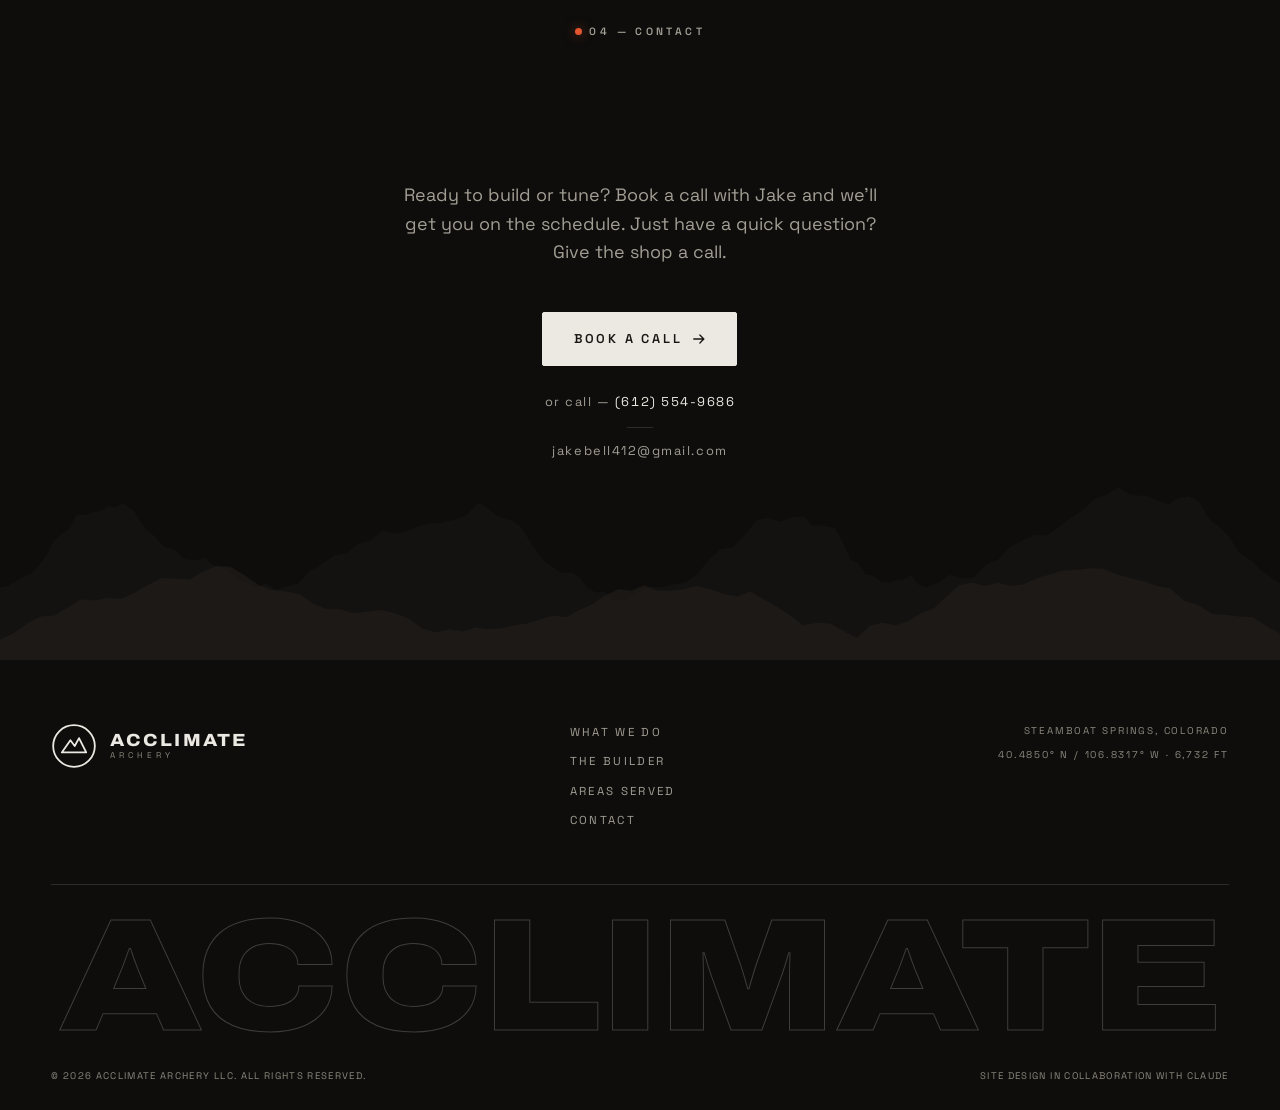
==== commit 667c6cf3: "Accessibility fixes for WCAG 2.1 AA - Muted gray text now meets 4.5:1 contrast: slightly darker on l" ====
--- a/index.html
+++ b/index.html
@@ -51,6 +51,7 @@
   <link rel="icon" type="image/svg+xml" href="favicon.svg" />
 </head>
 <body data-theme="dark">
+  <a class="skip-link" href="#top">Skip to content</a>
 
   <!-- ======================= PRELOADER ======================= -->
   <div class="preloader" id="preloader" aria-hidden="true">
@@ -103,14 +104,14 @@
         <a href="#territory" class="site-nav__link" data-cursor="hover"><span class="site-nav__num">03</span>Areas Served</a>
       </nav>
 
-      <a href="#top" class="site-logo" data-cursor="hover" aria-label="Acclimate Archery — home">
+      <a href="#top" class="site-logo" data-cursor="hover">
         <svg class="site-logo__mark" viewBox="0 0 64 64" fill="none" aria-hidden="true">
           <circle cx="32" cy="32" r="29" stroke="currentColor" stroke-width="2.5"/>
           <path d="M15 41 L27 24 L33 32 L39 21 L49 41 Z" stroke="currentColor" stroke-width="2.5" stroke-linejoin="round" fill="none"/>
         </svg>
         <span class="site-logo__type">
           <span class="site-logo__name">Acclimate</span>
-          <span class="site-logo__sub">A&nbsp;R&nbsp;C&nbsp;H&nbsp;E&nbsp;R&nbsp;Y</span>
+          <span class="site-logo__sub" aria-hidden="true">A&nbsp;R&nbsp;C&nbsp;H&nbsp;E&nbsp;R&nbsp;Y</span><span class="visually-hidden">Archery</span>
         </span>
       </a>
 
@@ -120,7 +121,7 @@
           <span class="btn__bg"></span>
           <span class="btn__label">Contact</span>
         </a>
-        <button class="nav-toggle" id="navToggle" aria-label="Open menu" aria-expanded="false" data-cursor="hover">
+        <button class="nav-toggle" id="navToggle" type="button" aria-label="Open menu" aria-expanded="false" aria-controls="mobileMenu" data-cursor="hover">
           <span></span><span></span>
         </button>
       </div>
@@ -142,7 +143,7 @@
     </div>
   </div>
 
-  <main id="top">
+  <main id="top" tabindex="-1">
 
     <!-- ======================= HERO ======================= -->
     <section class="hero hero--photo" id="hero">
@@ -259,7 +260,7 @@
             <li>Draw-length &amp; grip fitting</li>
             <li>Paper-tuned &amp; sighted at the shop</li>
           </ul>
-          <a href="https://cal.com/jake-bell-qwoqzg/15min" target="_blank" rel="noopener" class="service-card__cta service-card__cta--btn" data-cursor="hover">Get in Touch<i>→</i></a>
+          <a href="https://cal.com/jake-bell-qwoqzg/15min" target="_blank" rel="noopener" class="service-card__cta service-card__cta--btn" data-cursor="hover">Get in Touch<i aria-hidden="true">→</i><span class="visually-hidden"> (opens in a new tab)</span></a>
         </article>
 
         <article class="service-card" data-tilt data-reveal>
@@ -287,7 +288,7 @@
             <li>String, cable &amp; peep service</li>
             <li>Broadhead flight verification</li>
           </ul>
-          <a href="https://cal.com/jake-bell-qwoqzg/15min" target="_blank" rel="noopener" class="service-card__cta service-card__cta--btn" data-cursor="hover">Get in Touch<i>→</i></a>
+          <a href="https://cal.com/jake-bell-qwoqzg/15min" target="_blank" rel="noopener" class="service-card__cta service-card__cta--btn" data-cursor="hover">Get in Touch<i aria-hidden="true">→</i><span class="visually-hidden"> (opens in a new tab)</span></a>
         </article>
 
         <article class="service-card" data-tilt data-reveal>
@@ -310,7 +311,7 @@
             <li>Acclimate Archery tees</li>
             <li>Small drops, no reprints</li>
           </ul>
-          <a href="#contact" class="service-card__cta service-card__cta--btn" data-cursor="hover">Get in Touch<i>→</i></a>
+          <a href="#contact" class="service-card__cta service-card__cta--btn" data-cursor="hover">Get in Touch<i aria-hidden="true">→</i></a>
         </article>
       </div>
 
@@ -404,7 +405,7 @@
         </h2>
         <div class="territory__grid">
           <div class="territory__map" data-reveal>
-            <svg viewBox="0 0 460 340" fill="none" aria-label="Map of Colorado with Steamboat Springs marked">
+            <svg viewBox="0 0 460 340" fill="none" role="img" aria-label="Map of Colorado with Steamboat Springs marked">
               <defs>
                 <clipPath id="coClip"><rect x="30" y="40" width="400" height="260" rx="3"/></clipPath>
               </defs>
@@ -519,22 +520,22 @@
         <a class="brand-row" href="https://optionarchery.com" target="_blank" rel="noopener" data-cursor="hover">
           <span class="brand-row__name">Option Archery</span>
           <span class="brand-row__desc">Switchback sights &amp; quivers</span>
-          <span class="brand-row__arrow" aria-hidden="true">↗</span>
+          <span class="brand-row__arrow" aria-hidden="true">↗</span><span class="visually-hidden"> (opens in a new tab)</span>
         </a>
         <a class="brand-row" href="https://gasbowstrings.com" target="_blank" rel="noopener" data-cursor="hover">
           <span class="brand-row__name">GAS Bowstrings</span>
           <span class="brand-row__desc">Custom strings &amp; cables</span>
-          <span class="brand-row__arrow" aria-hidden="true">↗</span>
+          <span class="brand-row__arrow" aria-hidden="true">↗</span><span class="visually-hidden"> (opens in a new tab)</span>
         </a>
         <a class="brand-row" href="https://www.arizonaarchery.com" target="_blank" rel="noopener" data-cursor="hover">
           <span class="brand-row__name">AAE — Arizona Archery</span>
           <span class="brand-row__desc">Rests, vanes &amp; accessories</span>
-          <span class="brand-row__arrow" aria-hidden="true">↗</span>
+          <span class="brand-row__arrow" aria-hidden="true">↗</span><span class="visually-hidden"> (opens in a new tab)</span>
         </a>
         <a class="brand-row" href="https://psearchery.com" target="_blank" rel="noopener" data-cursor="hover">
           <span class="brand-row__name">PSE Archery</span>
           <span class="brand-row__desc">Bows &amp; risers</span>
-          <span class="brand-row__arrow" aria-hidden="true">↗</span>
+          <span class="brand-row__arrow" aria-hidden="true">↗</span><span class="visually-hidden"> (opens in a new tab)</span>
         </a>
       </div>
     </section>
@@ -620,7 +621,7 @@
         <div class="contact__actions" data-reveal>
           <a href="https://cal.com/jake-bell-qwoqzg/15min" target="_blank" rel="noopener" class="btn btn--solid btn--lg" data-cursor="hover" data-magnetic>
             <span class="btn__bg"></span>
-            <span class="btn__label">Book a Call</span>
+            <span class="btn__label">Book a Call</span><span class="visually-hidden"> (opens in a new tab)</span>
             <svg class="btn__icon" viewBox="0 0 16 16"><path d="M2 8 H13 M9 3.5 L13.5 8 L9 12.5" stroke="currentColor" stroke-width="1.5" fill="none" stroke-linecap="round"/></svg>
           </a>
           <div class="contact__direct">
@@ -638,7 +639,7 @@
   <!-- ======================= FOOTER ======================= -->
   <footer class="site-footer">
     <div class="site-footer__top">
-      <a href="#top" class="site-footer__brand" data-cursor="hover" aria-label="Back to top">
+      <a href="#top" class="site-footer__brand" data-cursor="hover">
         <svg class="site-logo__mark" viewBox="0 0 64 64" fill="none" aria-hidden="true">
           <circle cx="32" cy="32" r="29" stroke="currentColor" stroke-width="2.5"/>
           <path d="M15 41 L27 24 L33 32 L39 21 L49 41 Z" stroke="currentColor" stroke-width="2.5" stroke-linejoin="round" fill="none"/>
--- a/css/style.css
+++ b/css/style.css
@@ -15,7 +15,8 @@
   --paper: #f2f0ea;
   --paper-2:#e7e4dc;
   --ash:   #a39e94;
-  --ash-2: #6e6a62;
+  --ash-2: #65625a; /* muted text on light grounds — 4.5:1+ on paper (was #6e6a62) */
+  --ash-2-on-dark: #8d887d; /* same role on coal/void — 5:1+ (WCAG AA) */
   --line:  rgba(20, 18, 16, 0.14);
   --line-light: rgba(236, 233, 226, 0.14);
   --ember: #e4572e;
@@ -48,6 +49,26 @@
   overflow-x: hidden;
 }
 img, svg, canvas { display: block; max-width: 100%; }
+
+/* ============ accessibility helpers ============ */
+.visually-hidden {
+  position: absolute !important; width: 1px; height: 1px;
+  padding: 0; margin: -1px; overflow: hidden;
+  clip: rect(0 0 0 0); white-space: nowrap; border: 0;
+}
+.skip-link {
+  position: fixed; top: 0.75rem; left: 0.75rem; z-index: 2000;
+  padding: 0.8em 1.2em;
+  background: var(--bone); color: var(--coal);
+  font-size: 0.8rem; font-weight: 600; letter-spacing: 0.12em; text-transform: uppercase;
+  border-radius: var(--radius);
+  transform: translateY(-200%);
+}
+.skip-link:focus { transform: none; }
+/* clear keyboard focus ring on every interactive element; mouse clicks
+   don't trigger it (:focus-visible) */
+:focus-visible { outline: 2px solid var(--ember); outline-offset: 3px; }
+main:focus { outline: none; }
 a { color: inherit; text-decoration: none; }
 ul { list-style: none; }
 button { font: inherit; background: none; border: none; cursor: pointer; color: inherit; }
@@ -352,6 +373,9 @@
 .section { padding: var(--section-pad) var(--gutter); position: relative; }
 .section--dark { background: var(--coal); color: var(--bone); }
 .section--void { background: var(--void); color: var(--bone); }
+/* muted text inside dark areas swaps to the lighter gray so it keeps
+   WCAG AA contrast against coal/void */
+.section--dark, .section--void, .site-footer, .mobile-menu, .preloader { --ash-2: var(--ash-2-on-dark); }
 
 .section__head { max-width: 1200px; margin: 0 auto clamp(3rem, 7vh, 5rem); }
 .section__head--tight { margin-bottom: clamp(2rem, 5vh, 3.5rem); }
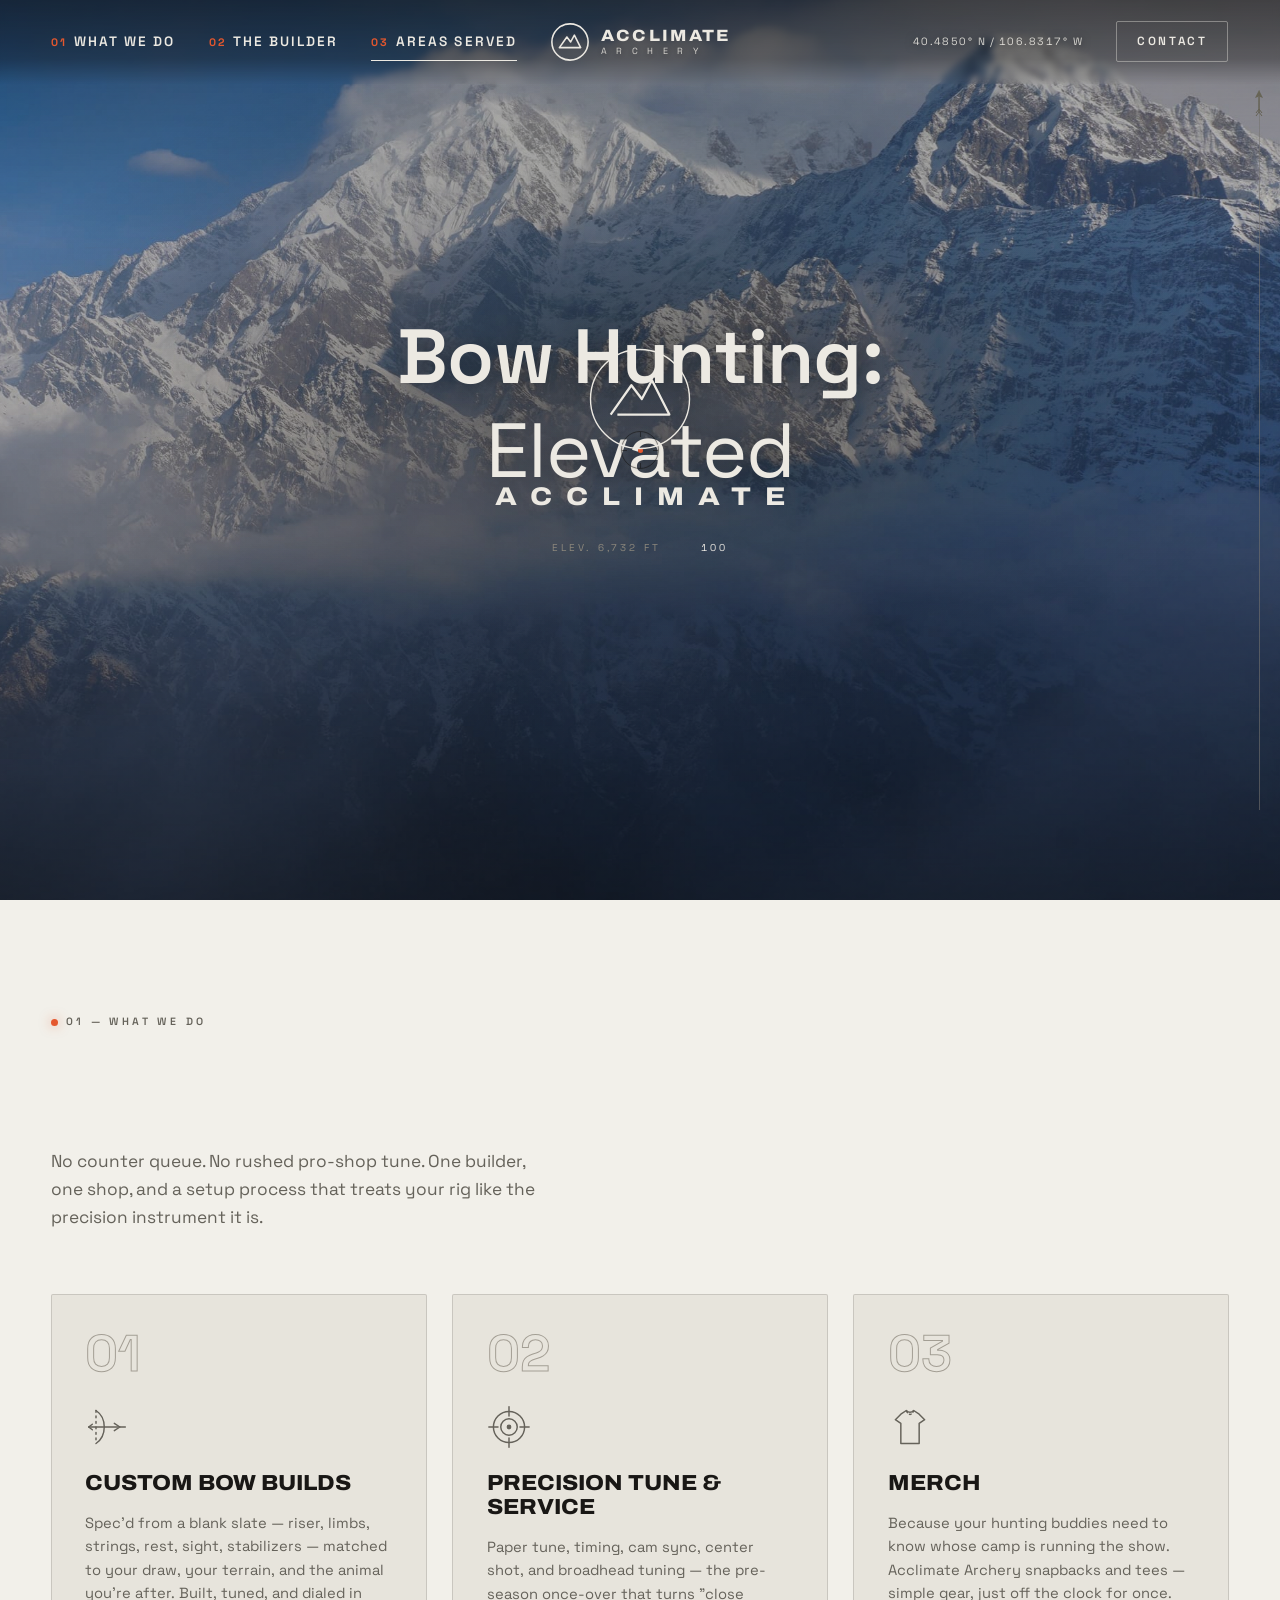
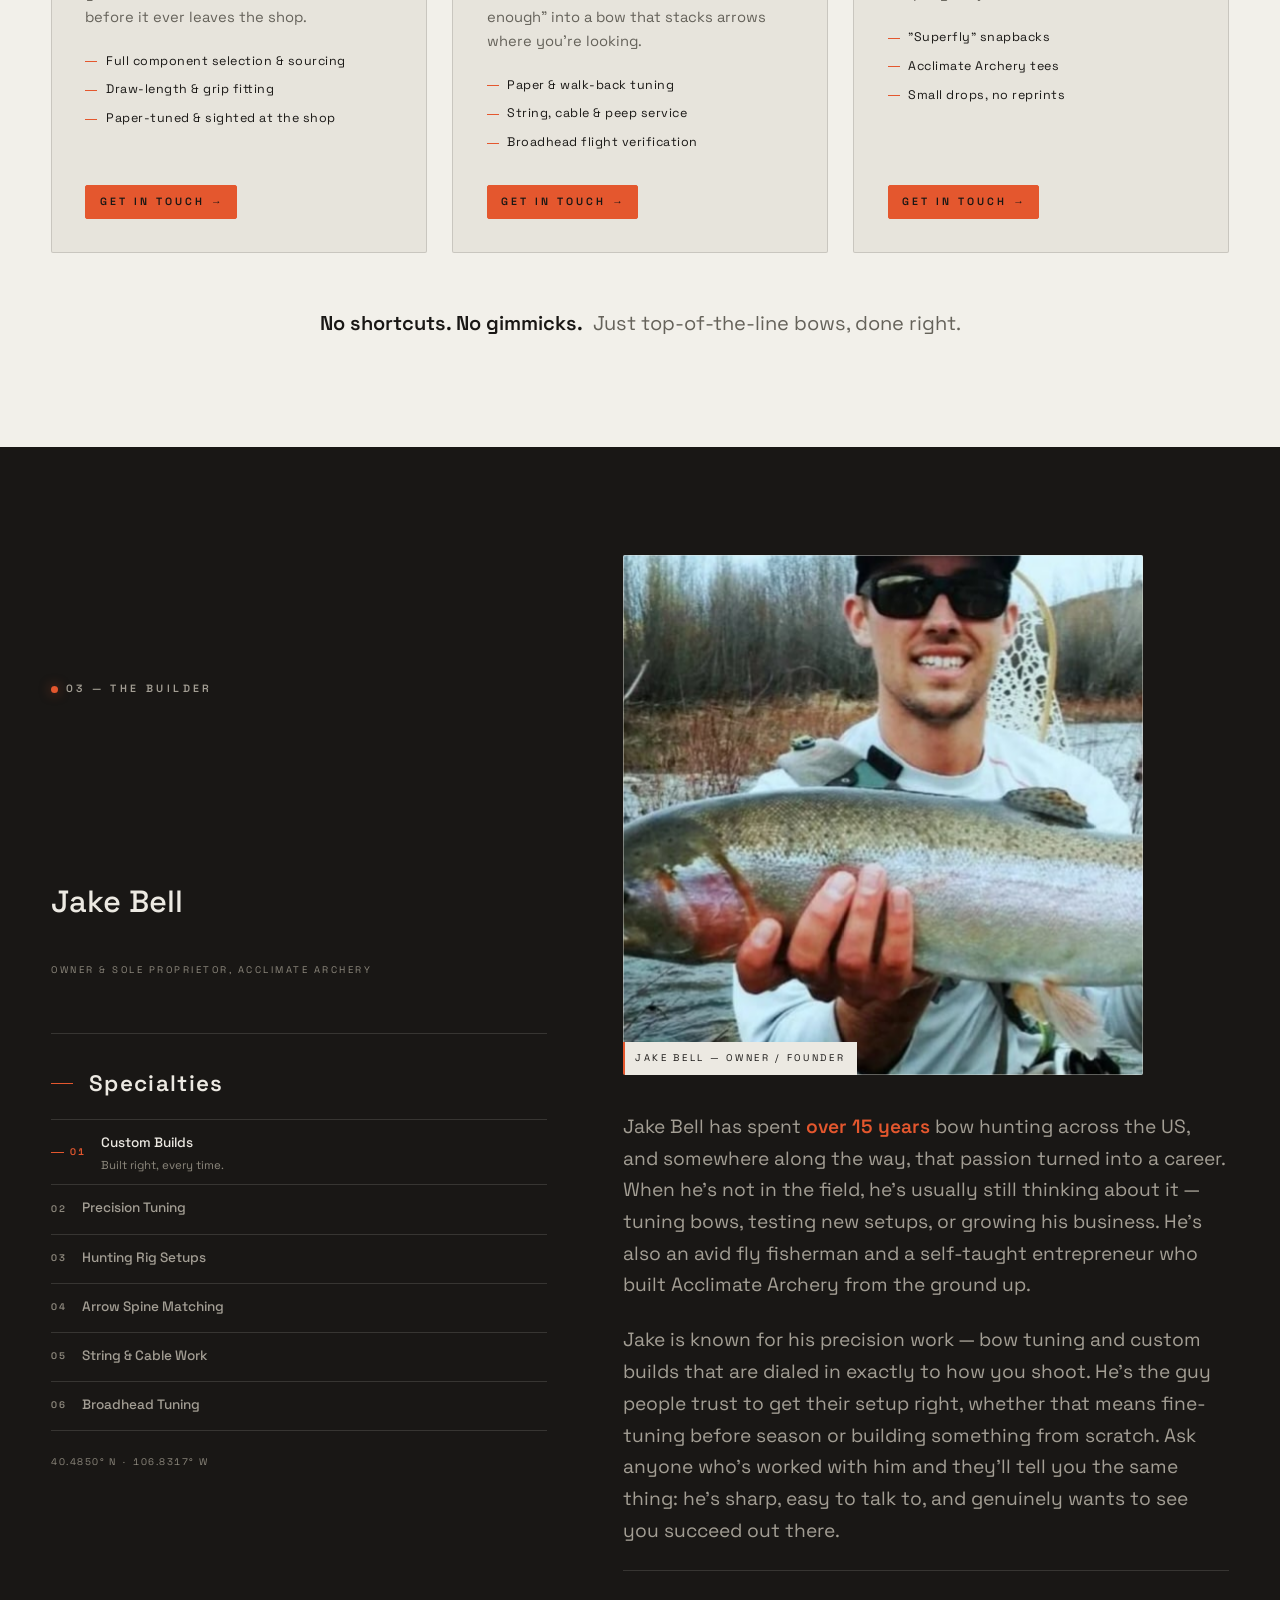
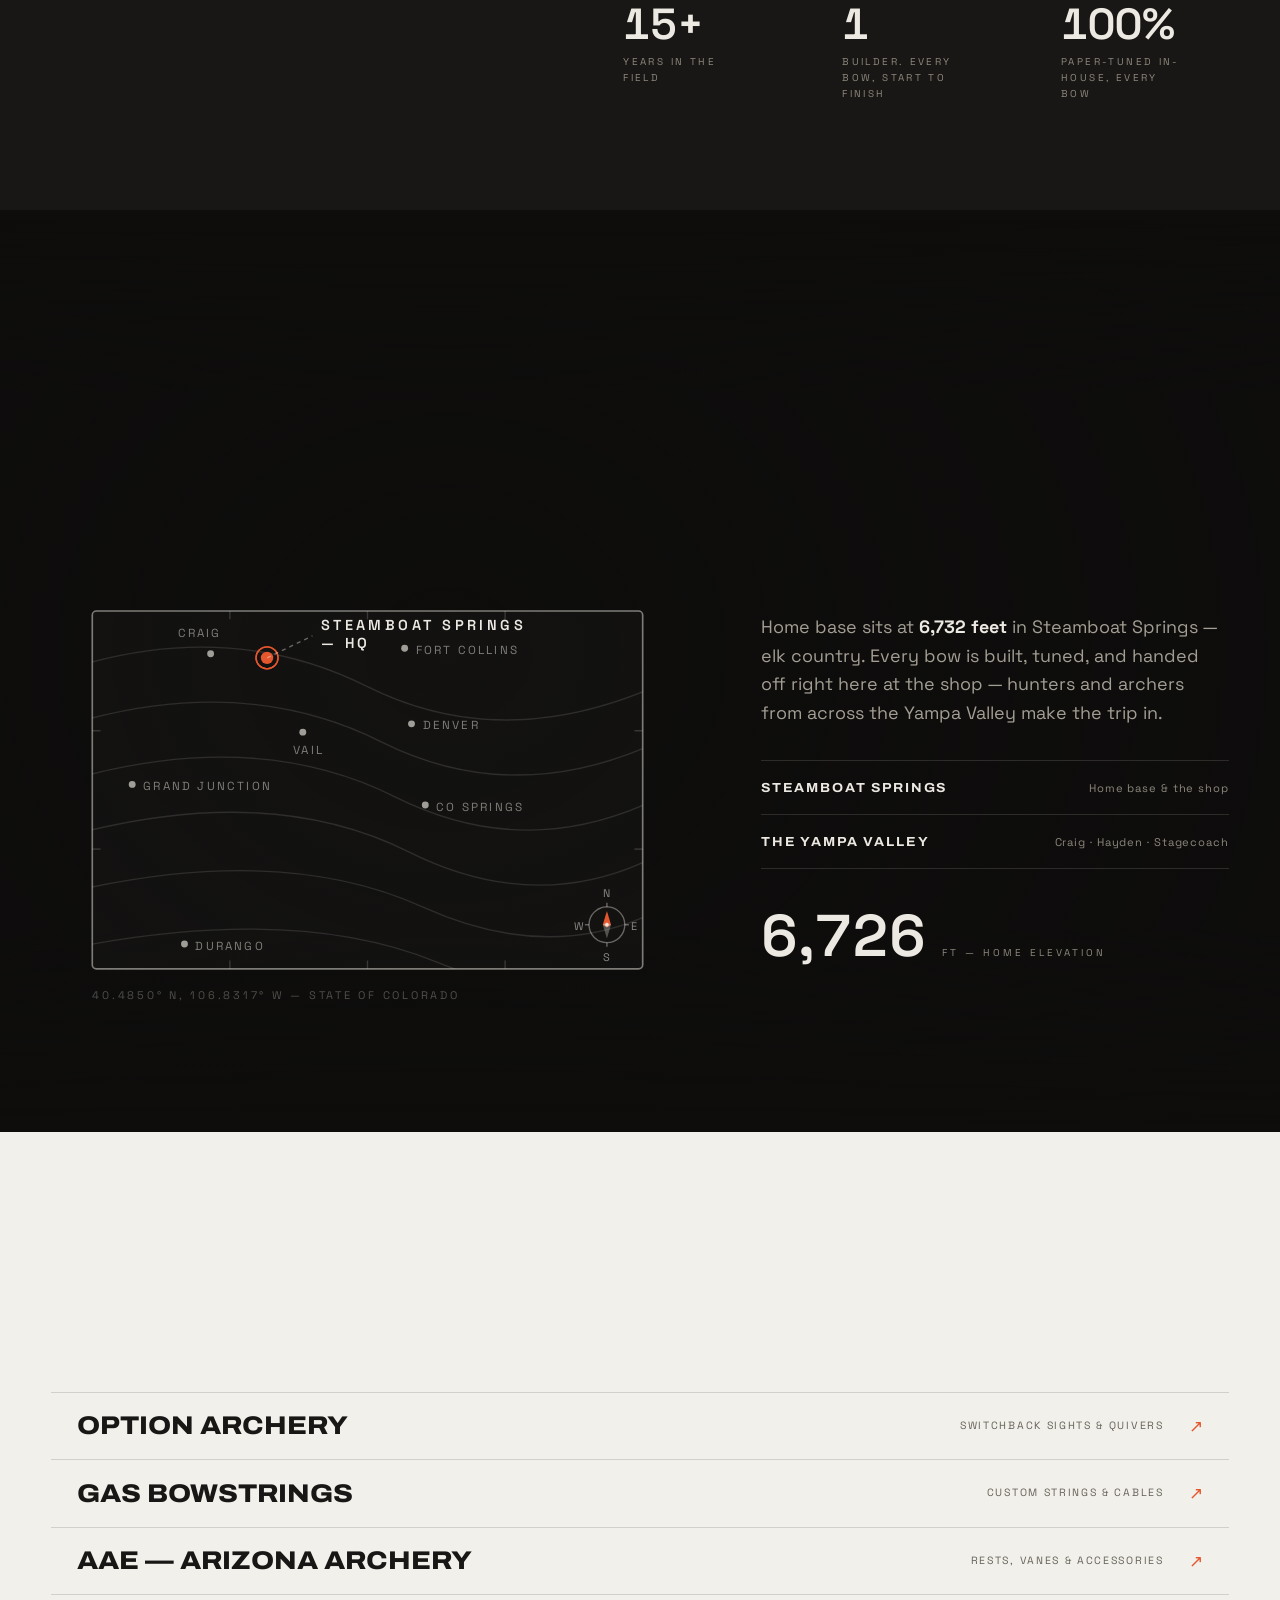
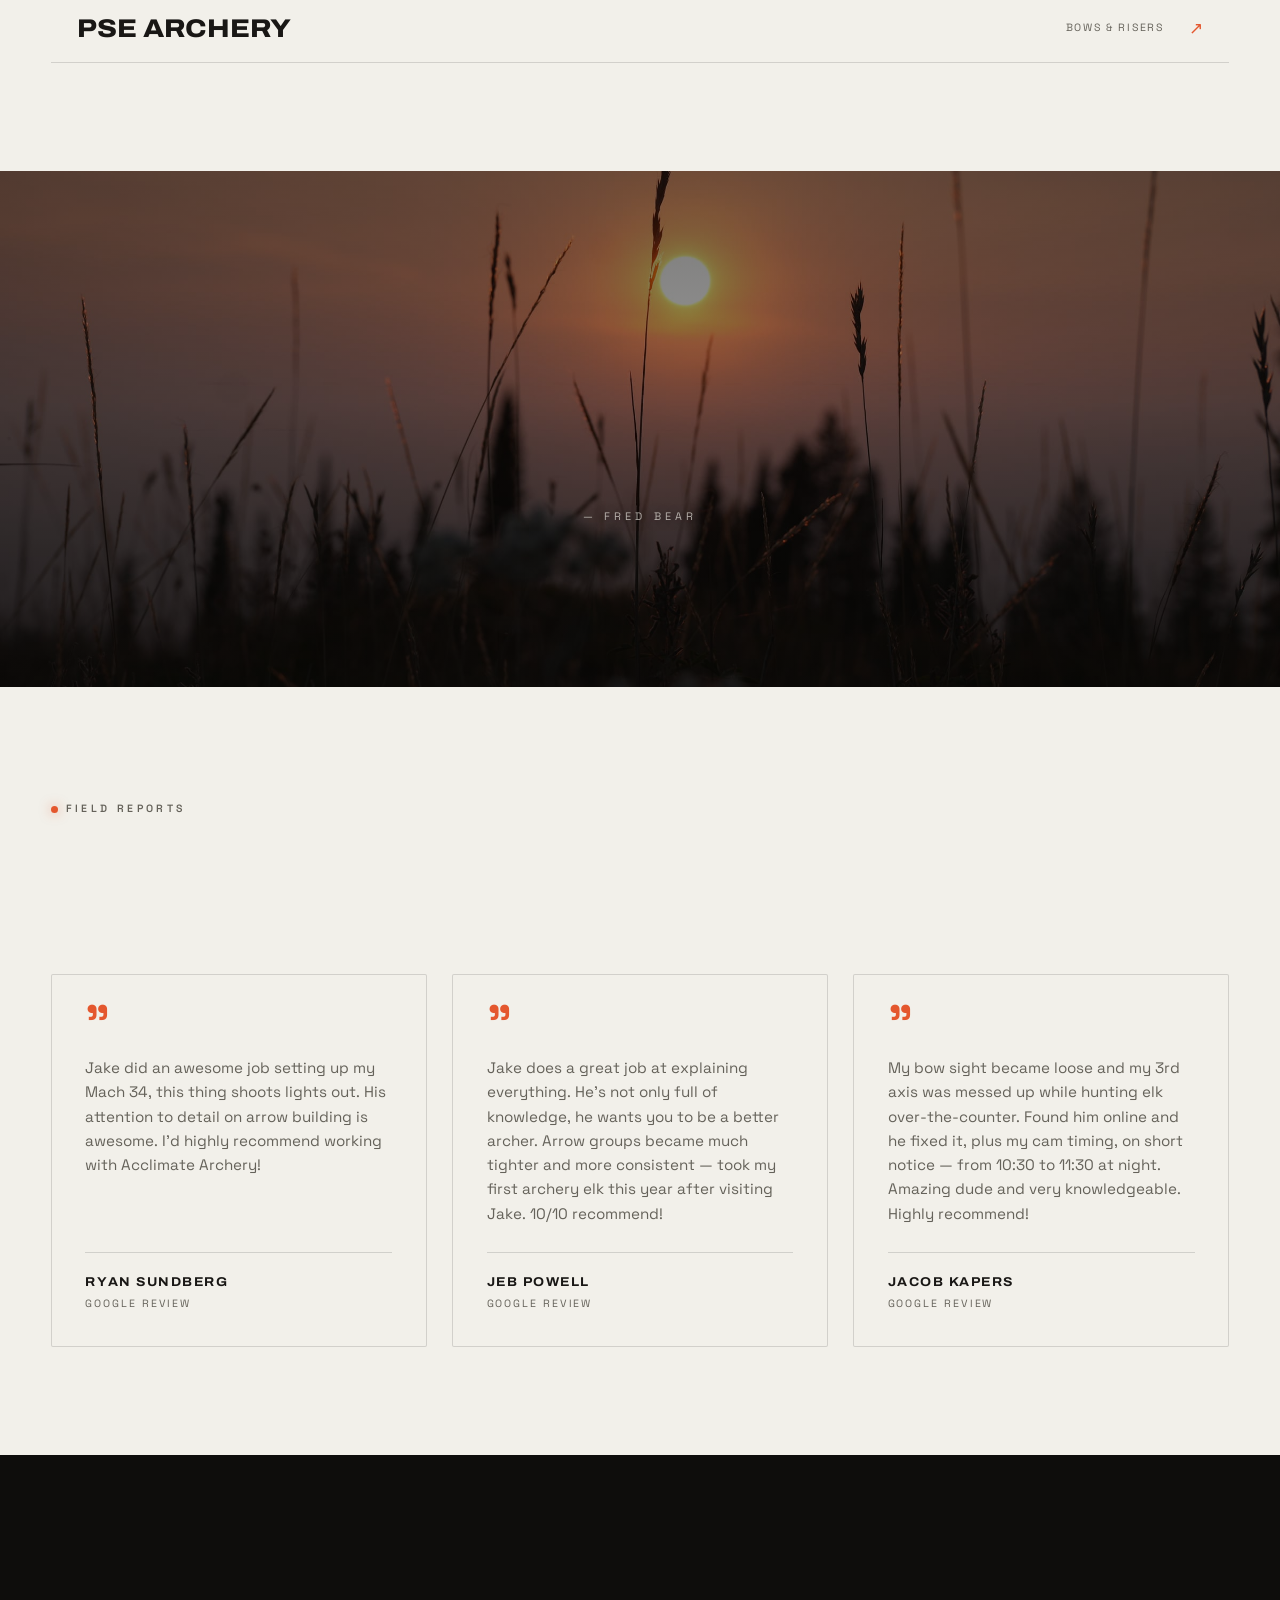
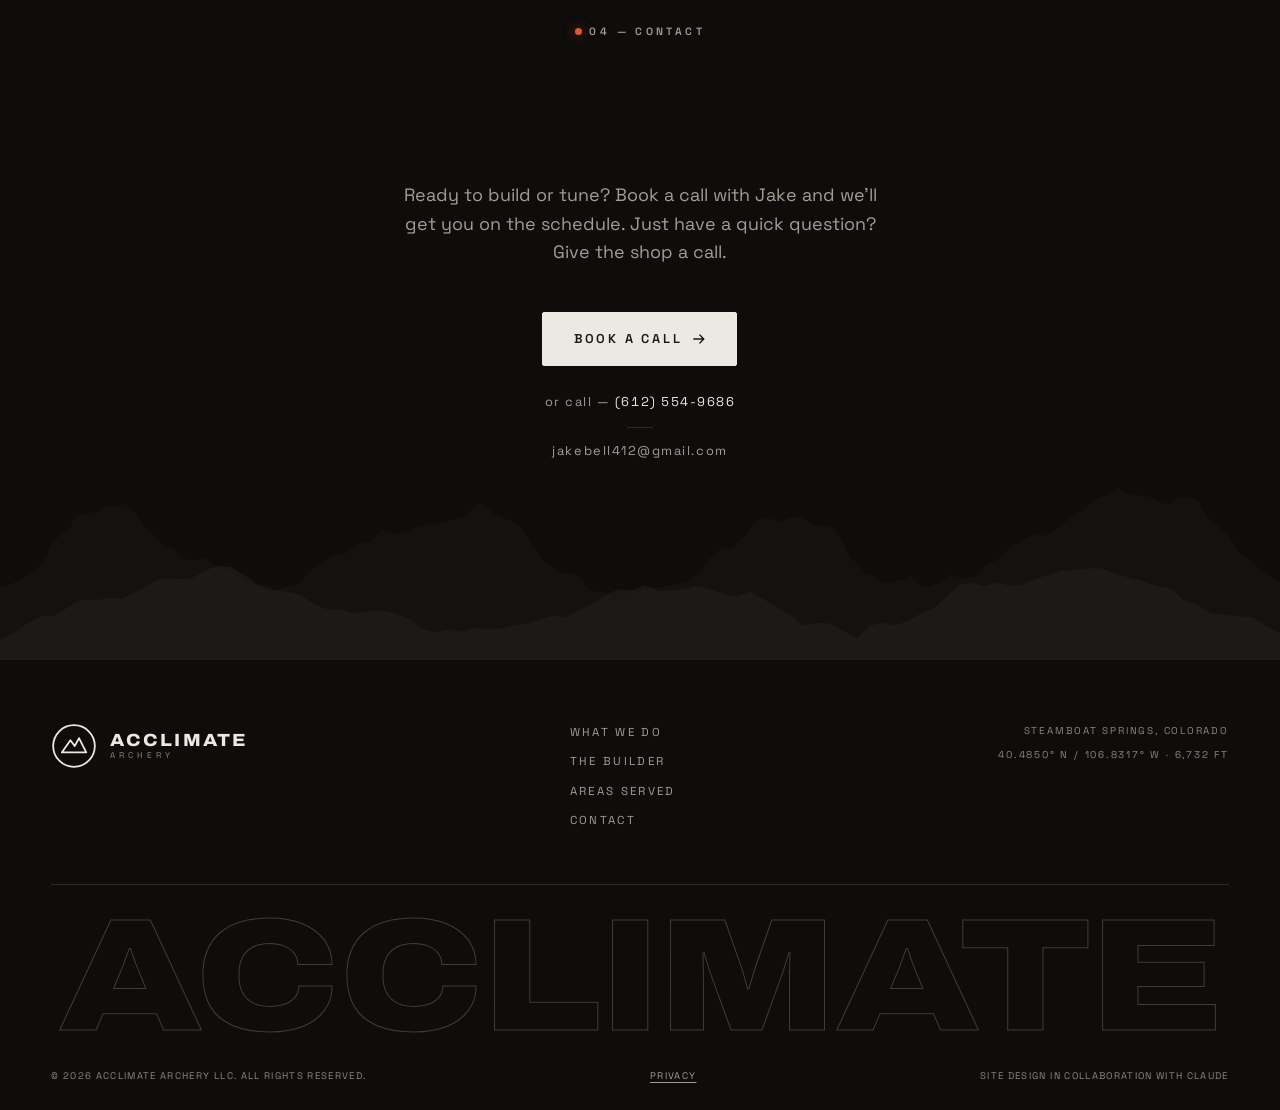
==== commit ee3800e8: "Add draft privacy page and link it from the footer Plain-English notice in Acclimate Archery's name " ====
--- a/index.html
+++ b/index.html
@@ -662,6 +662,7 @@
     </div>
     <div class="site-footer__bottom">
       <span>© <span id="year">2026</span> Acclimate Archery LLC. All rights reserved.</span>
+      <a href="privacy.html" class="site-footer__privacy" data-cursor="hover">Privacy</a>
       <span class="site-footer__credit">Site design in collaboration with Claude</span>
     </div>
   </footer>
--- a/css/style.css
+++ b/css/style.css
@@ -1288,3 +1288,53 @@
     background: rgba(12, 11, 10, 0.9);
   }
 }
+
+/* ============================================================
+   LEGAL PAGES (privacy.html) — plain reading layout in the site palette
+   ============================================================ */
+.legal-header {
+  display: flex; align-items: center; justify-content: space-between; gap: 1rem;
+  padding: 1.1rem var(--gutter);
+  background: var(--void); color: var(--bone);
+}
+.legal-header__back {
+  font-size: 0.72rem; font-weight: 600; letter-spacing: 0.18em; text-transform: uppercase;
+  color: var(--ash);
+}
+.legal-header__back:hover { color: var(--bone); }
+.legal {
+  max-width: 68ch; margin: 0 auto;
+  padding: clamp(3rem, 8vh, 5rem) var(--gutter) clamp(4rem, 10vh, 6rem);
+}
+.legal h1 {
+  font-weight: 600; font-size: clamp(2.2rem, 5vw, 3.4rem);
+  line-height: 1.1; letter-spacing: -0.01em;
+}
+.legal h2 {
+  font-weight: 600; font-size: clamp(1.15rem, 2vw, 1.4rem);
+  margin: 2.6rem 0 0.8rem;
+}
+.legal p, .legal li { font-size: 1rem; color: var(--coal); }
+.legal p + p { margin-top: 1rem; }
+.legal ul { margin: 0.6rem 0 1rem; display: flex; flex-direction: column; gap: 0.7rem; }
+.legal li { padding-left: 1.4rem; position: relative; }
+.legal li::before {
+  content: ""; position: absolute; left: 0; top: 0.8em;
+  width: 10px; height: 1px; background: var(--ember);
+}
+.legal a { text-decoration: underline; text-underline-offset: 3px; }
+.legal a:hover { color: var(--ember); }
+.legal__updated {
+  margin: 0.8rem 0 2rem;
+  font-size: 0.72rem !important; letter-spacing: 0.18em; text-transform: uppercase;
+  color: var(--ash-2) !important;
+}
+.legal__draft {
+  margin-bottom: 2rem; padding: 0.9rem 1.1rem;
+  border: 1px solid var(--ember); border-left-width: 4px;
+  background: var(--paper-2);
+}
+.legal-footer { padding-top: 0; }
+.legal-footer a { text-decoration: underline; text-underline-offset: 3px; }
+.site-footer__privacy { color: var(--ash); text-decoration: underline; text-underline-offset: 3px; }
+.site-footer__privacy:hover { color: var(--bone); }
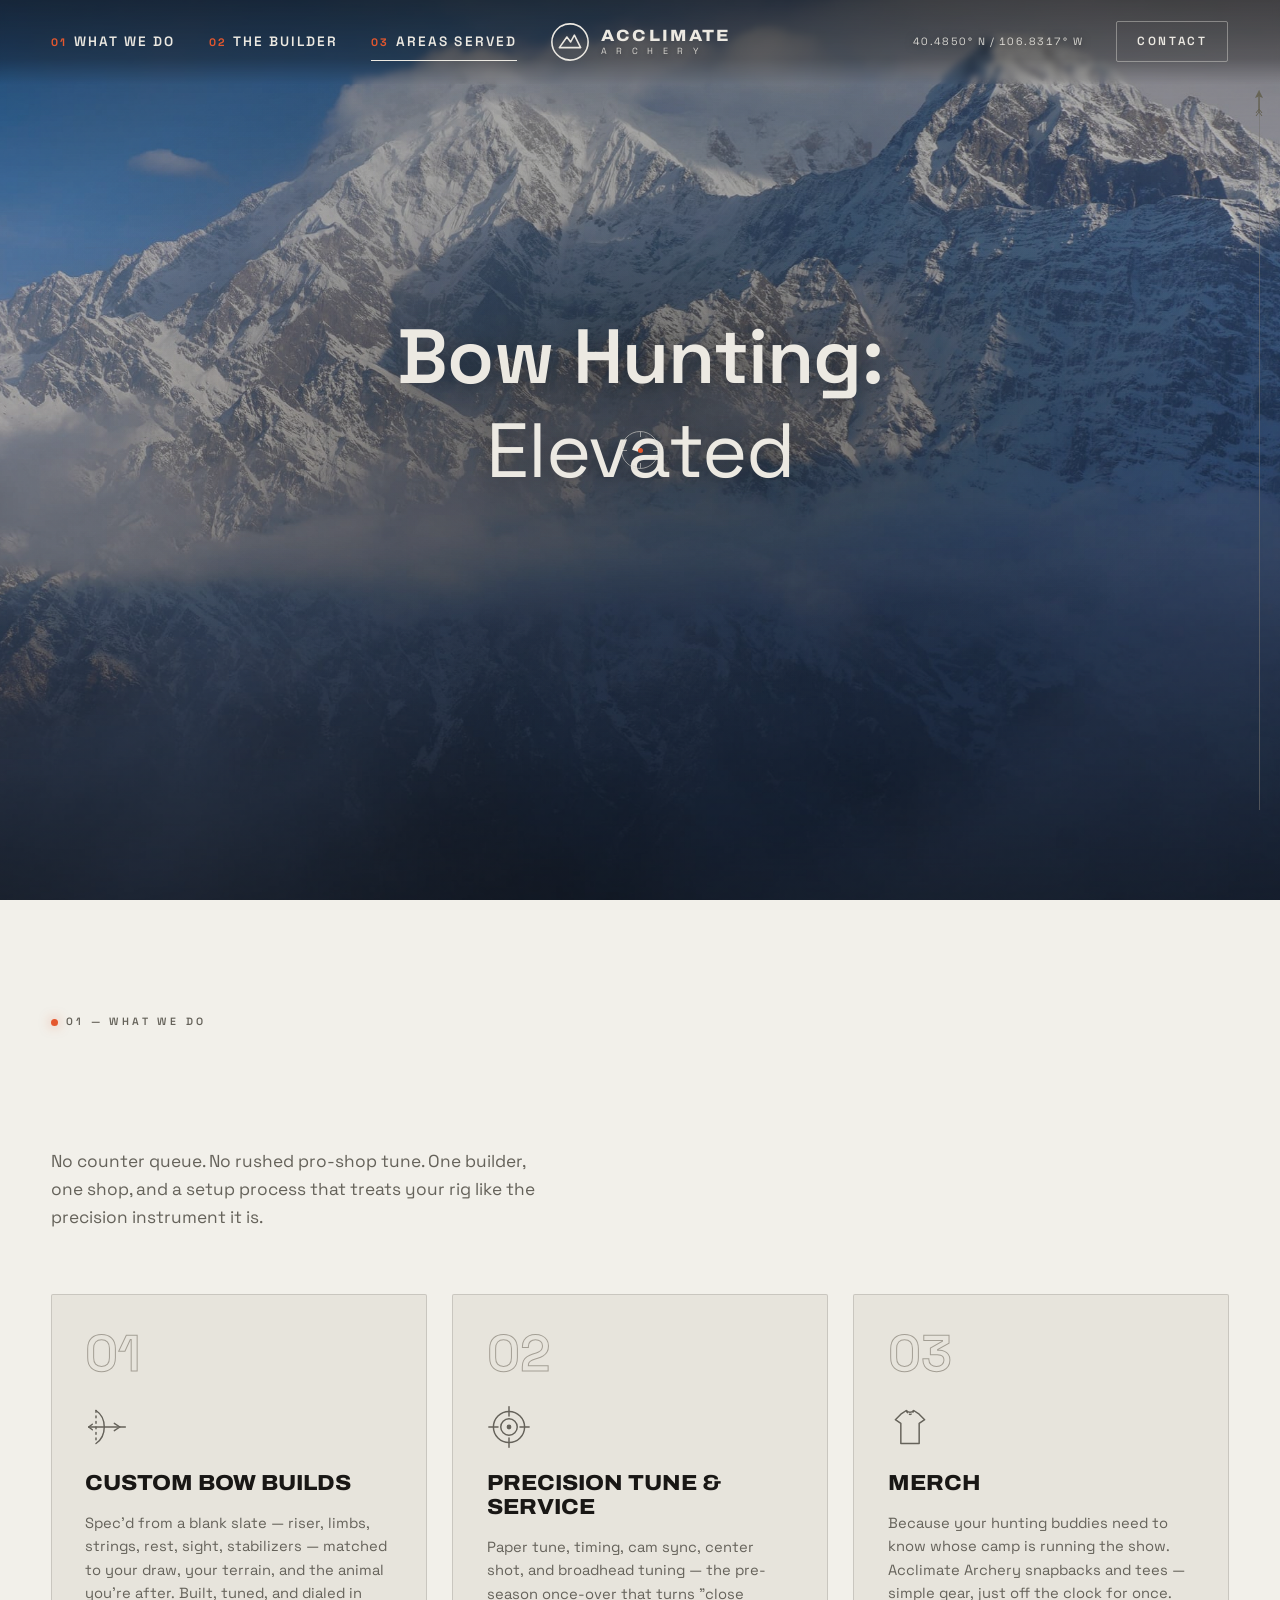
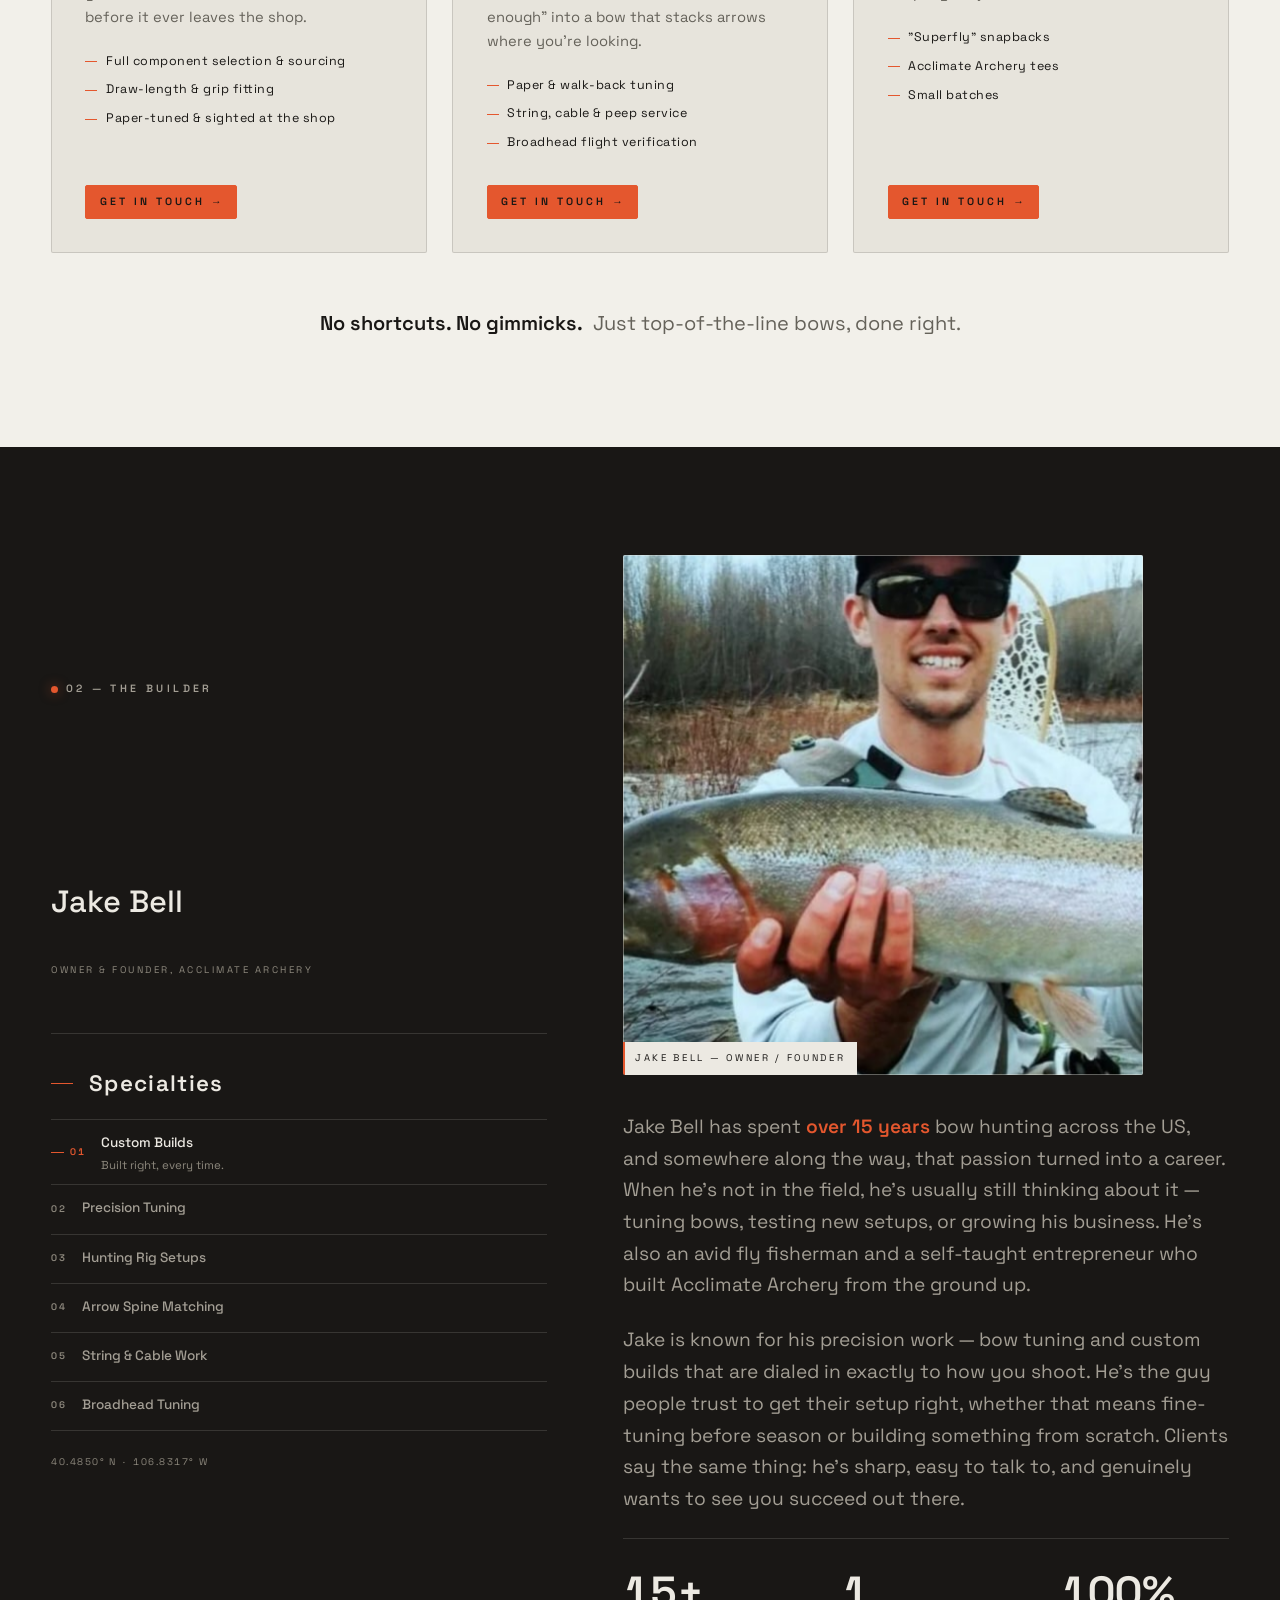
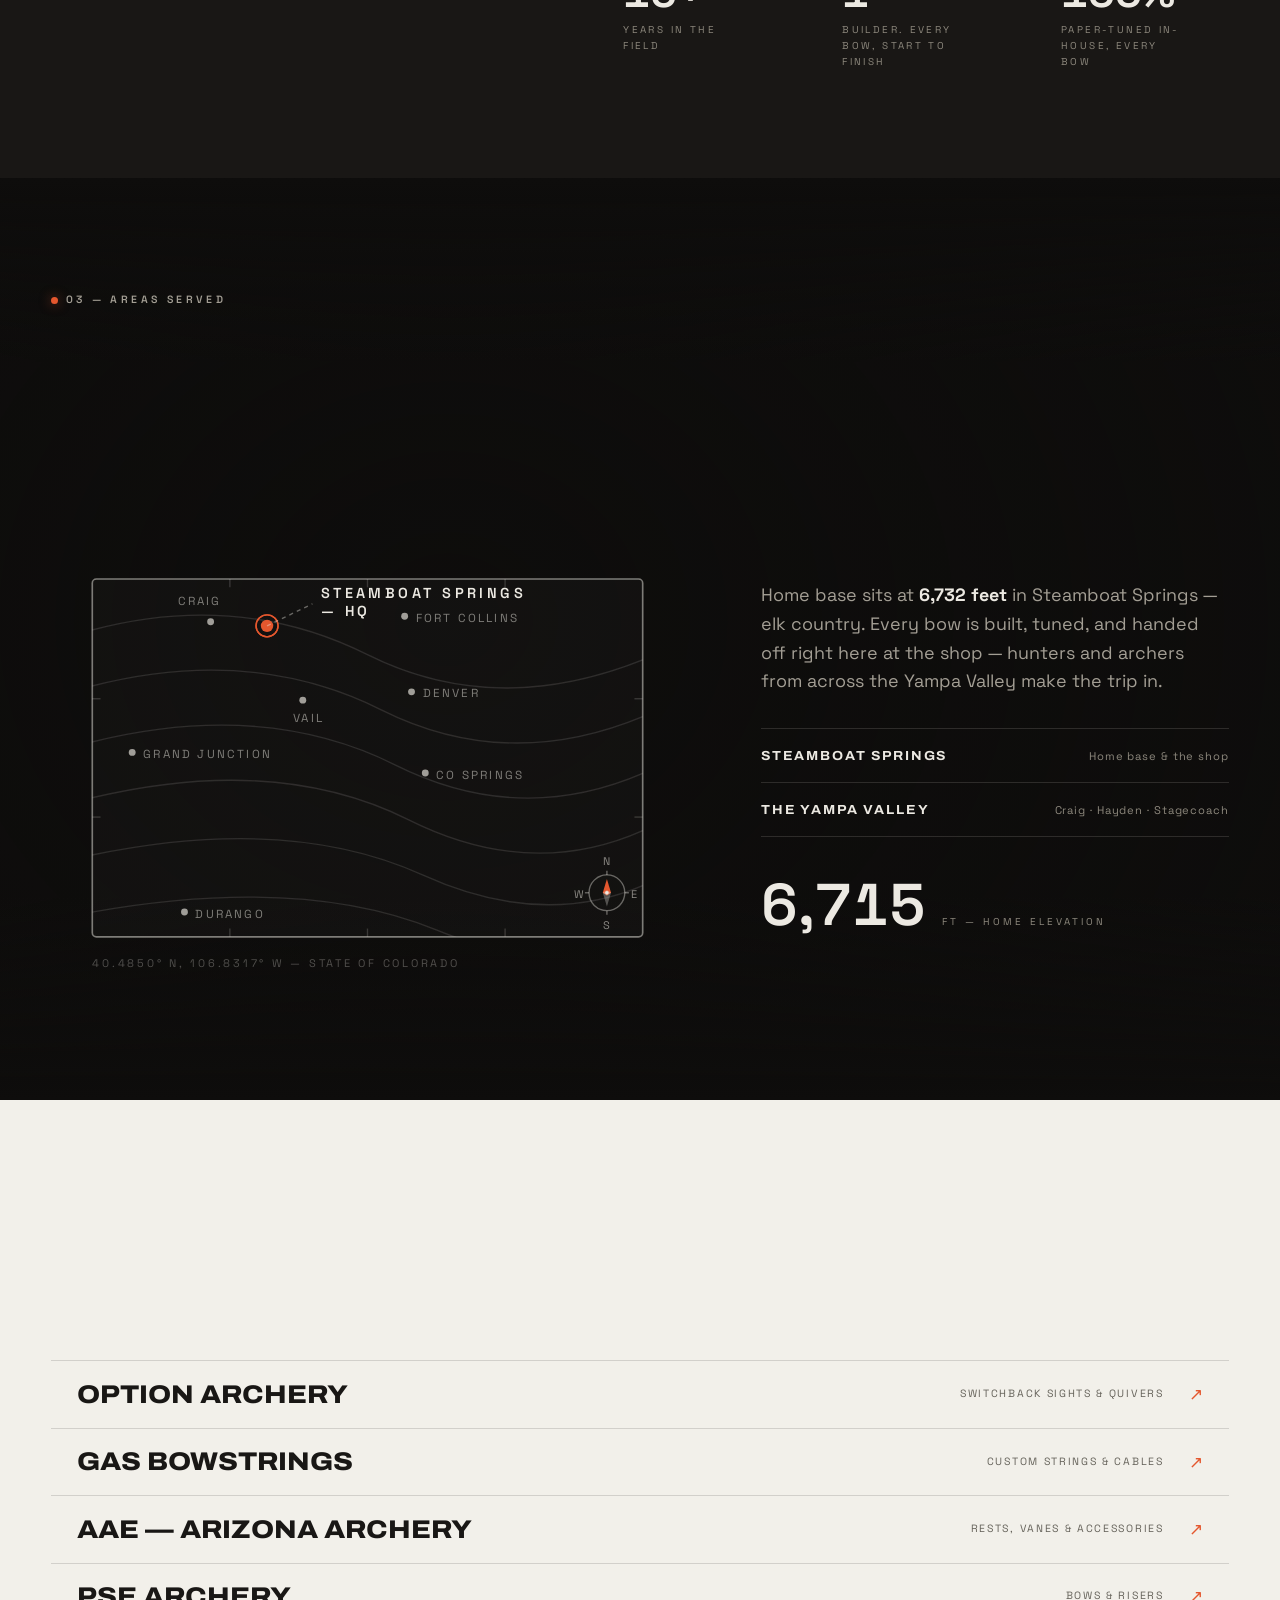
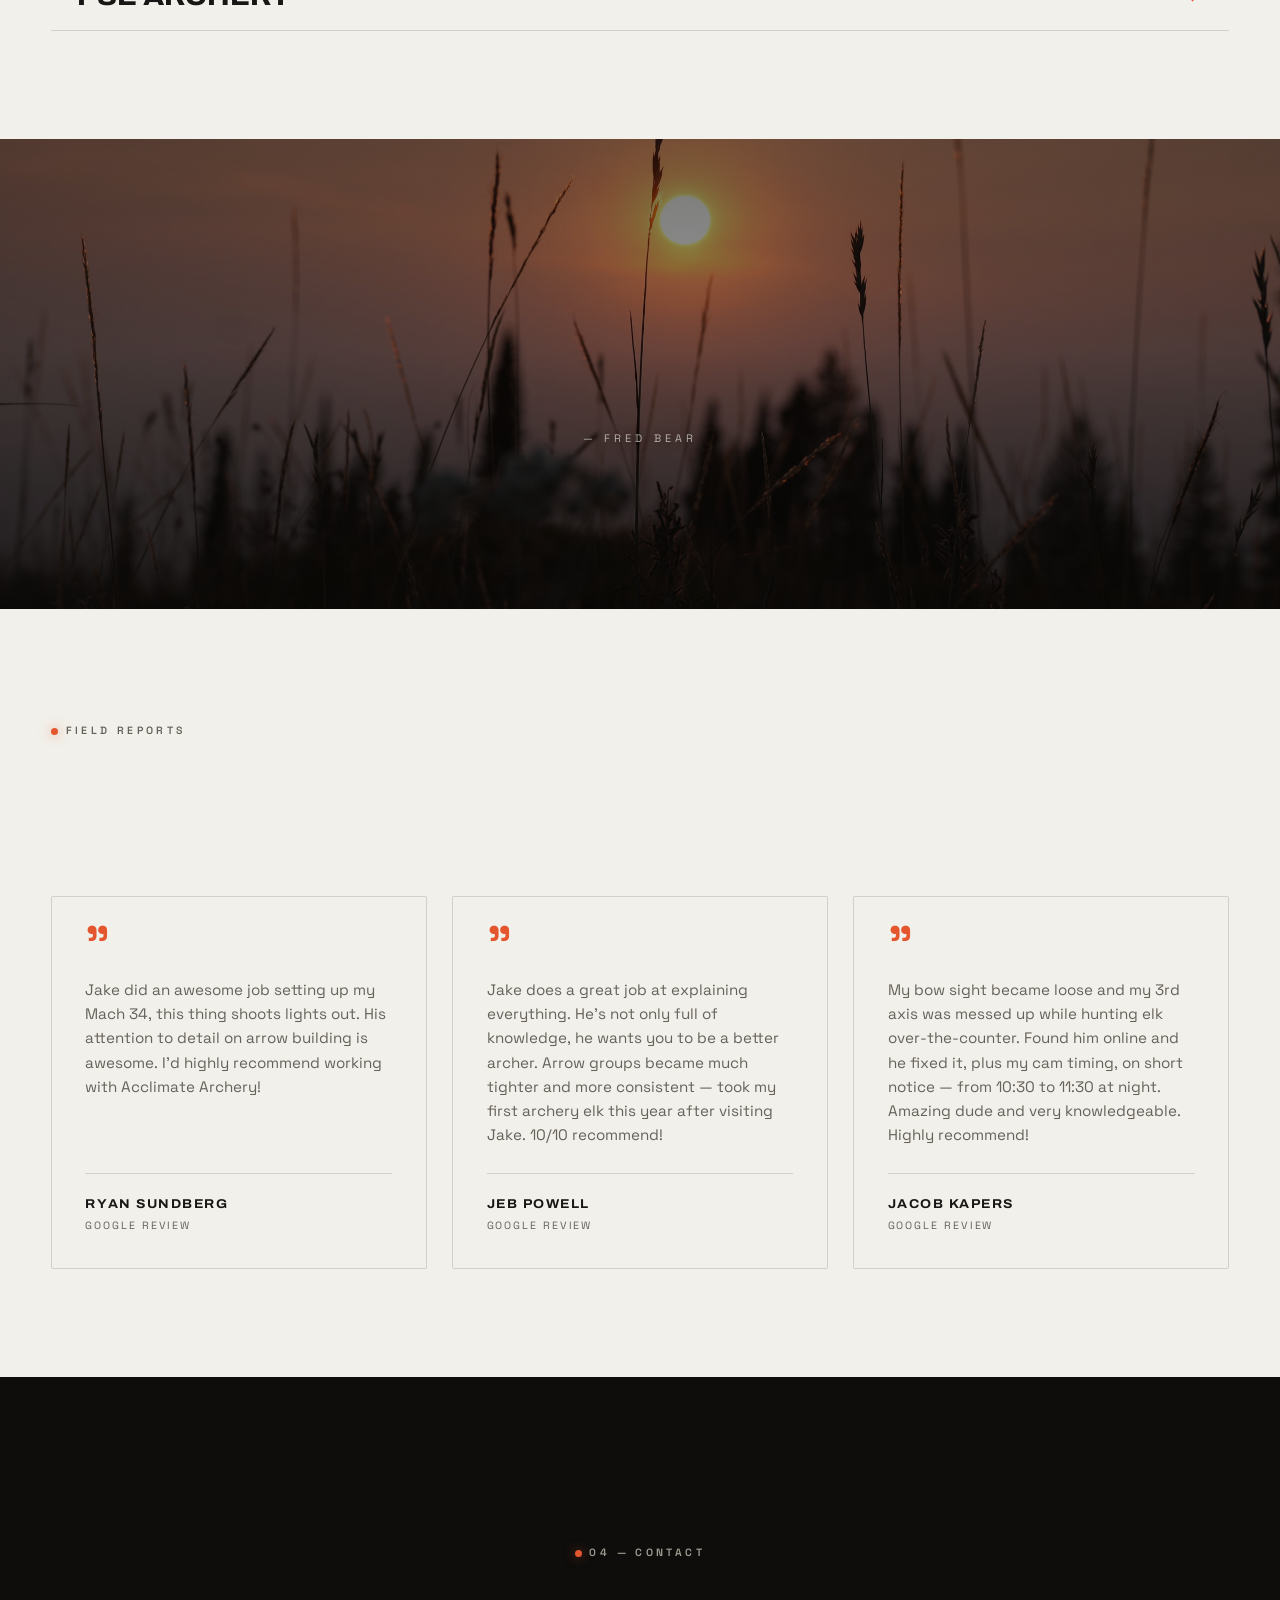
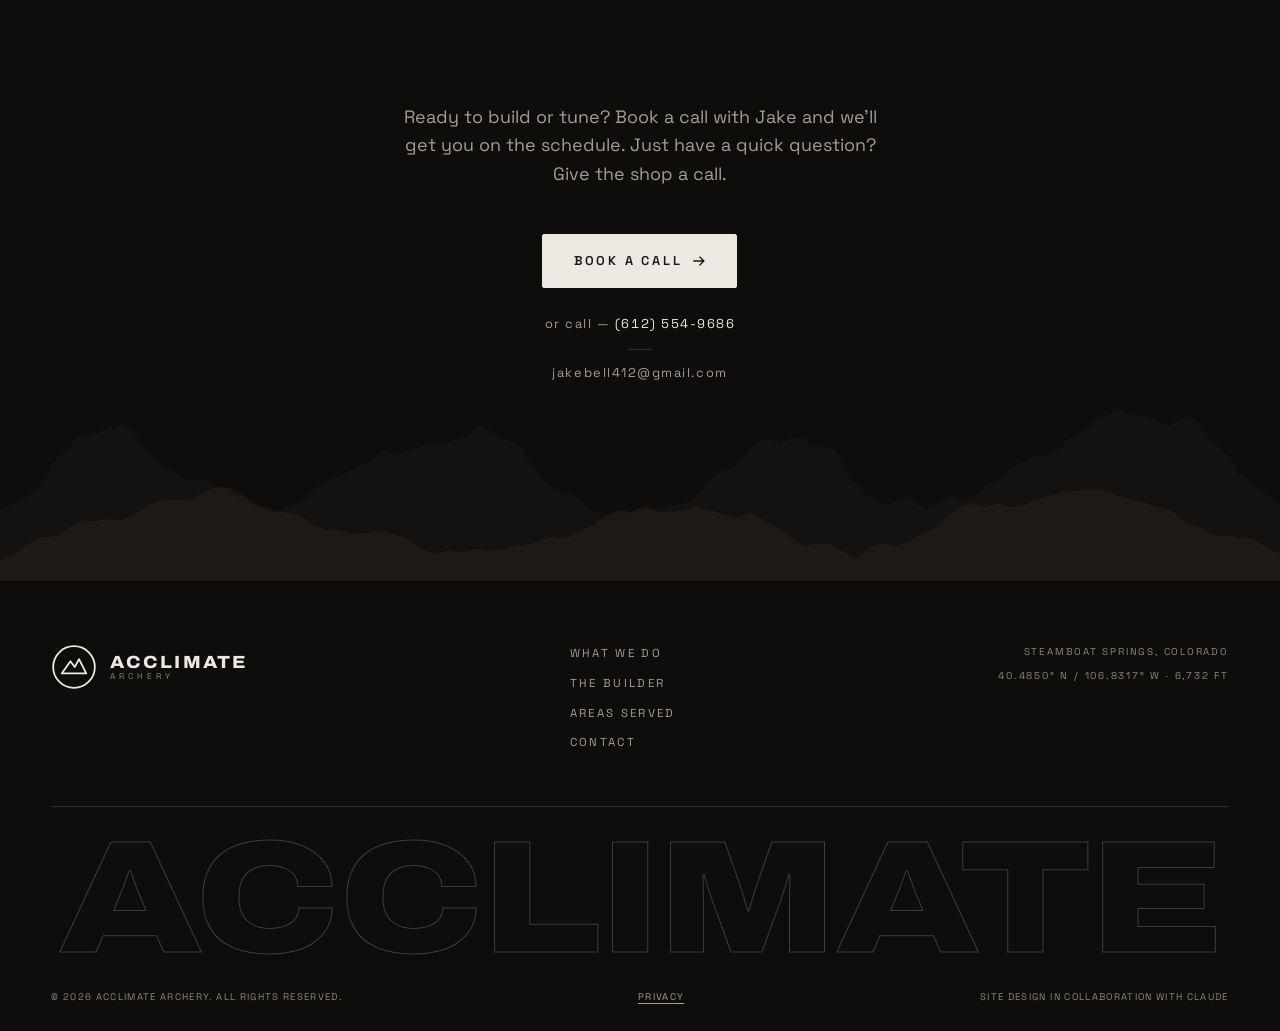
==== commit f7962446: "Safer claim wording, fix section numbers, finalize privacy page - 'Every bow leaves perfect' -> 'dia" ====
--- a/index.html
+++ b/index.html
@@ -218,7 +218,7 @@
         </div>
         <p class="hero__foot-note">Custom builds&ensp;/&ensp;precision tuning&ensp;/&ensp;merch</p>
         <div class="hero__wind" aria-hidden="true">
-          <span>WIND</span><span class="hero__wind-val" id="windVal">3.4 MPH NW</span>
+          <span>ELEV</span><span class="hero__wind-val">6,732 FT</span>
         </div>
       </div>
     </section>
@@ -228,7 +228,7 @@
       <div class="section__head">
         <p class="section__eyebrow" data-reveal><span class="section__eyebrow-dot"></span>01 — What We Do</p>
         <h2 class="section__title" data-split-title>
-          Every bow leaves <em>perfect.</em>
+          Every bow leaves <em>dialed in.</em>
         </h2>
         <p class="section__lede" data-reveal>
           No counter queue. No rushed pro-shop tune. One builder, one shop, and a
@@ -309,7 +309,7 @@
           <ul class="service-card__list">
             <li>"Superfly" snapbacks</li>
             <li>Acclimate Archery tees</li>
-            <li>Small drops, no reprints</li>
+            <li>Small batches</li>
           </ul>
           <a href="#contact" class="service-card__cta service-card__cta--btn" data-cursor="hover">Get in Touch<i aria-hidden="true">→</i></a>
         </article>
@@ -324,7 +324,7 @@
     <section class="craft section section--dark" id="craft">
       <div class="craft__grid">
         <div class="craft__left">
-          <p class="section__eyebrow section__eyebrow--light" data-reveal><span class="section__eyebrow-dot"></span>03 — The Builder</p>
+          <p class="section__eyebrow section__eyebrow--light" data-reveal><span class="section__eyebrow-dot"></span>02 — The Builder</p>
           <h2 class="craft__title" data-split-title>
             For bow hunters,<br /><em>by bow hunters.</em>
           </h2>
@@ -336,7 +336,7 @@
               <path class="craft__sig-path craft__sig-path--fletch" stroke-width="1.2" d="M14 16 L6 8 M22 16 L14 8 M30 15 L22 7"/>
               <path class="craft__sig-path craft__sig-path--fletch" stroke-width="1.2" d="M14 16 L6 24 M22 16 L14 24 M30 15 L22 23"/>
             </svg>
-            <span class="craft__sig-role">Owner &amp; sole proprietor, Acclimate Archery</span>
+            <span class="craft__sig-role">Owner &amp; founder, Acclimate Archery</span>
           </div>
           <div class="craft__specialties" data-reveal>
             <span class="craft__specialties-label">Specialties</span>
@@ -371,8 +371,7 @@
               builds that are dialed in exactly to how you shoot. He's the guy
               people trust to get their setup right, whether that means
               fine-tuning before season or building something from scratch.
-              Ask anyone who's worked with him and they'll tell you the same
-              thing: he's sharp, easy to talk to, and genuinely wants to see
+              Clients say the same thing: he's sharp, easy to talk to, and genuinely wants to see
               you succeed out there.
             </p>
             <div class="craft__facts" data-reveal>
@@ -399,7 +398,7 @@
       <canvas class="territory__gl" id="terrainCanvas" aria-hidden="true"></canvas>
       <div class="territory__scrim" aria-hidden="true"></div>
       <div class="territory__inner">
-        <p class="section__eyebrow section__eyebrow--light" data-reveal><span class="section__eyebrow-dot"></span>02 — Areas Served</p>
+        <p class="section__eyebrow section__eyebrow--light" data-reveal><span class="section__eyebrow-dot"></span>03 — Areas Served</p>
         <h2 class="section__title section__title--light" data-split-title>
           Based in Steamboat.<br /><em>Serving the Yampa Valley.</em>
         </h2>
@@ -513,7 +512,7 @@
     <!-- ======================= BRANDS ======================= -->
     <section class="brands section" id="brands">
       <div class="section__head section__head--tight">
-        <p class="section__eyebrow" data-reveal><span class="section__eyebrow-dot"></span>Partners</p>
+        <p class="section__eyebrow" data-reveal><span class="section__eyebrow-dot"></span>Brands we use</p>
         <h2 class="section__title section__title--sm" data-split-title>Brands we <em>love.</em></h2>
       </div>
       <div class="brands__rows" data-reveal>
@@ -547,8 +546,8 @@
       <canvas class="quote__embers" id="quoteEmbers" aria-hidden="true"></canvas>
       <figure class="quote__fig">
         <blockquote class="quote__text" data-split-title>
-          "A hunt based only on trophies taken falls short of what the ultimate goal should&nbsp;be…
-          <em>time to commune with your inner soul."</em>
+          "A hunt based only on trophies taken falls far short
+          <em>of what the ultimate goal should&nbsp;be."</em>
         </blockquote>
         <figcaption class="quote__cite" data-reveal>— Fred Bear</figcaption>
       </figure>
@@ -661,7 +660,7 @@
       <span class="site-footer__big-text" data-footer-track>ACCLIMATE</span>
     </div>
     <div class="site-footer__bottom">
-      <span>© <span id="year">2026</span> Acclimate Archery LLC. All rights reserved.</span>
+      <span>© <span id="year">2026</span> Acclimate Archery. All rights reserved.</span>
       <a href="privacy.html" class="site-footer__privacy" data-cursor="hover">Privacy</a>
       <span class="site-footer__credit">Site design in collaboration with Claude</span>
     </div>
--- a/css/style.css
+++ b/css/style.css
@@ -1329,11 +1329,6 @@
   font-size: 0.72rem !important; letter-spacing: 0.18em; text-transform: uppercase;
   color: var(--ash-2) !important;
 }
-.legal__draft {
-  margin-bottom: 2rem; padding: 0.9rem 1.1rem;
-  border: 1px solid var(--ember); border-left-width: 4px;
-  background: var(--paper-2);
-}
 .legal-footer { padding-top: 0; }
 .legal-footer a { text-decoration: underline; text-underline-offset: 3px; }
 .site-footer__privacy { color: var(--ash); text-decoration: underline; text-underline-offset: 3px; }
